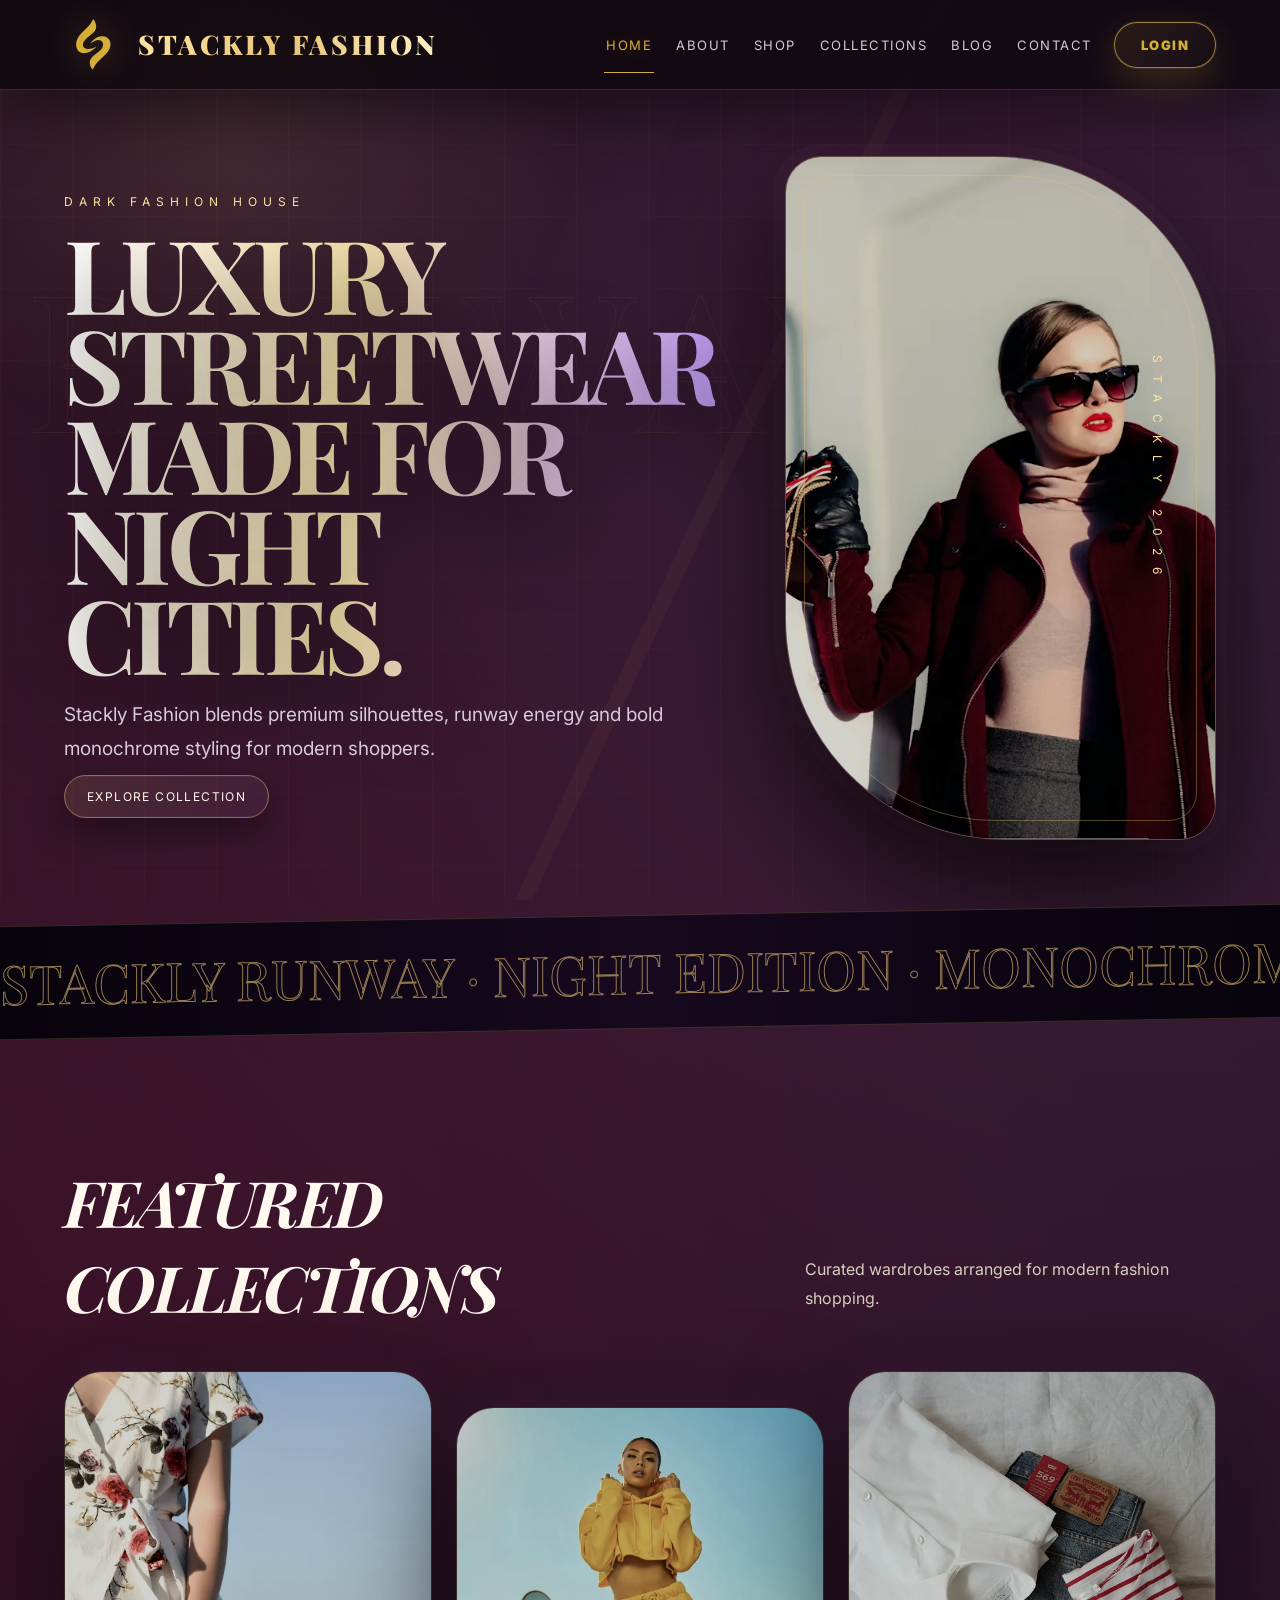
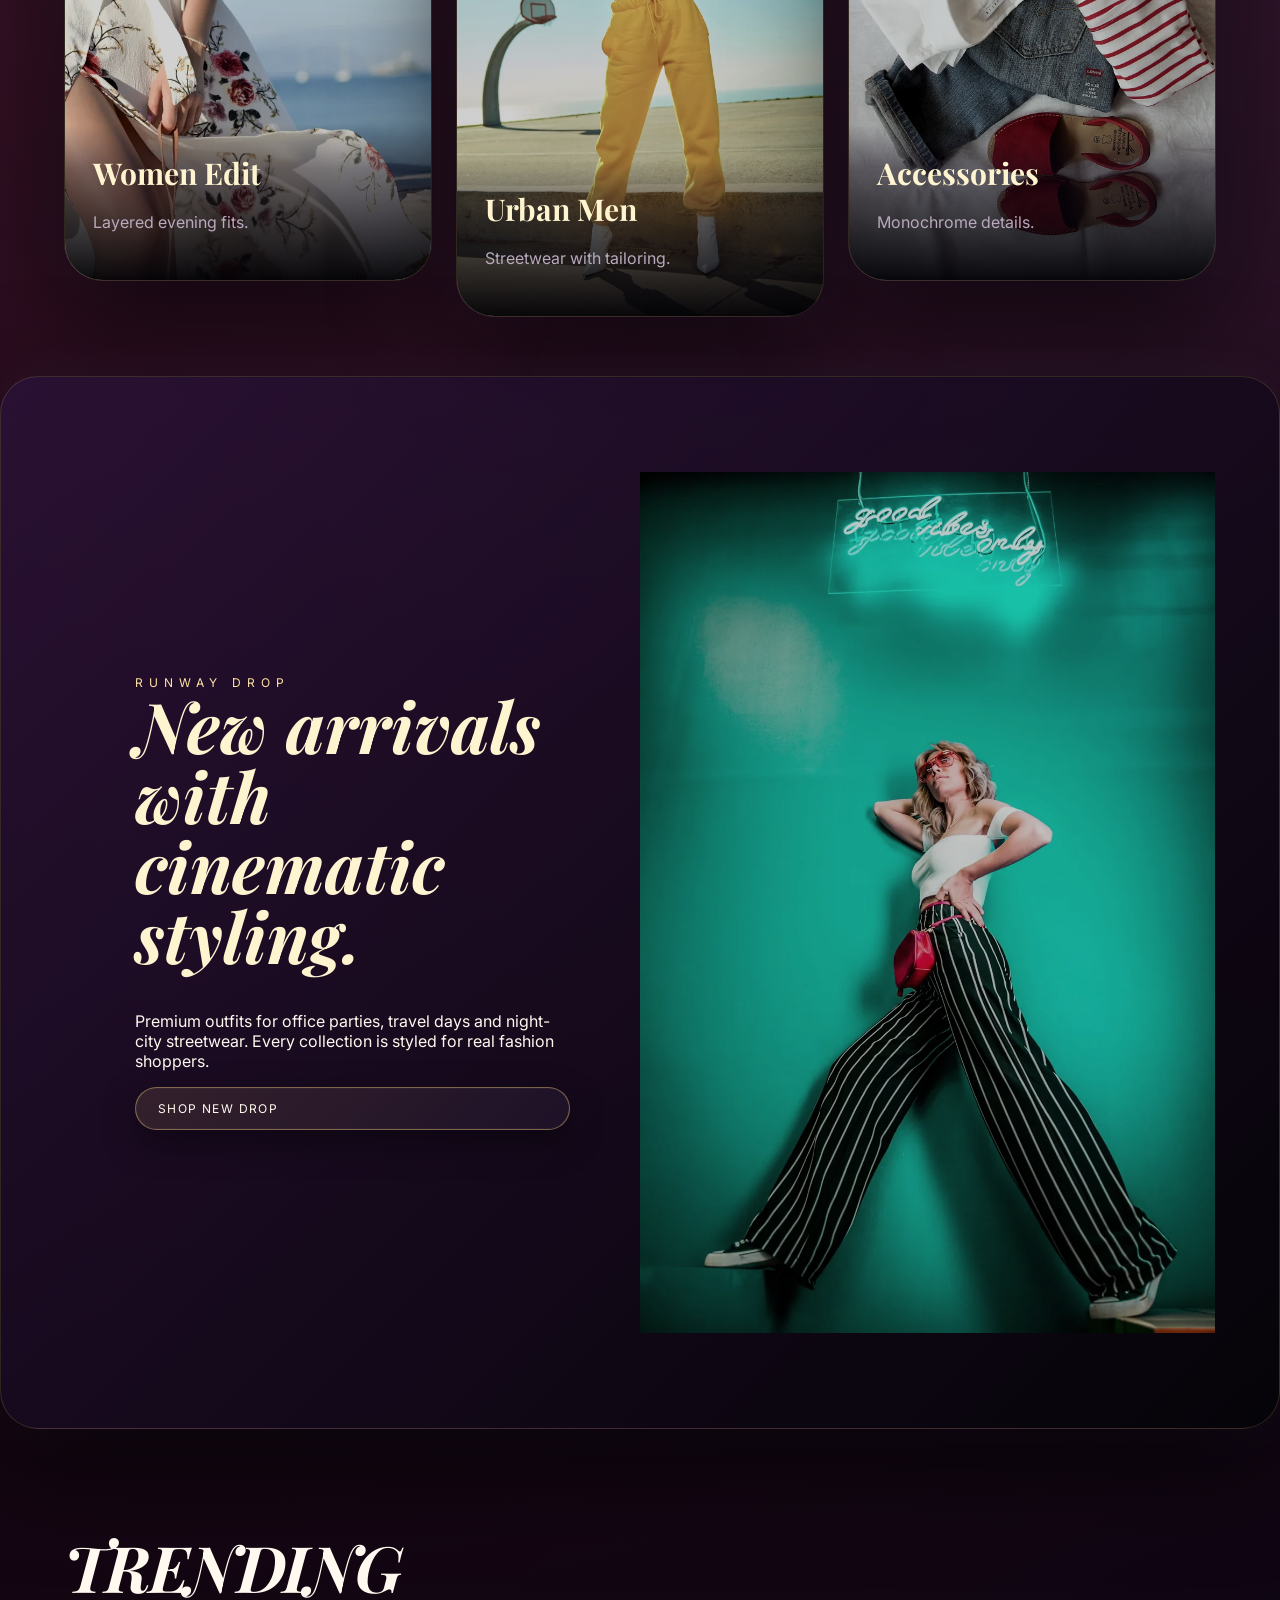
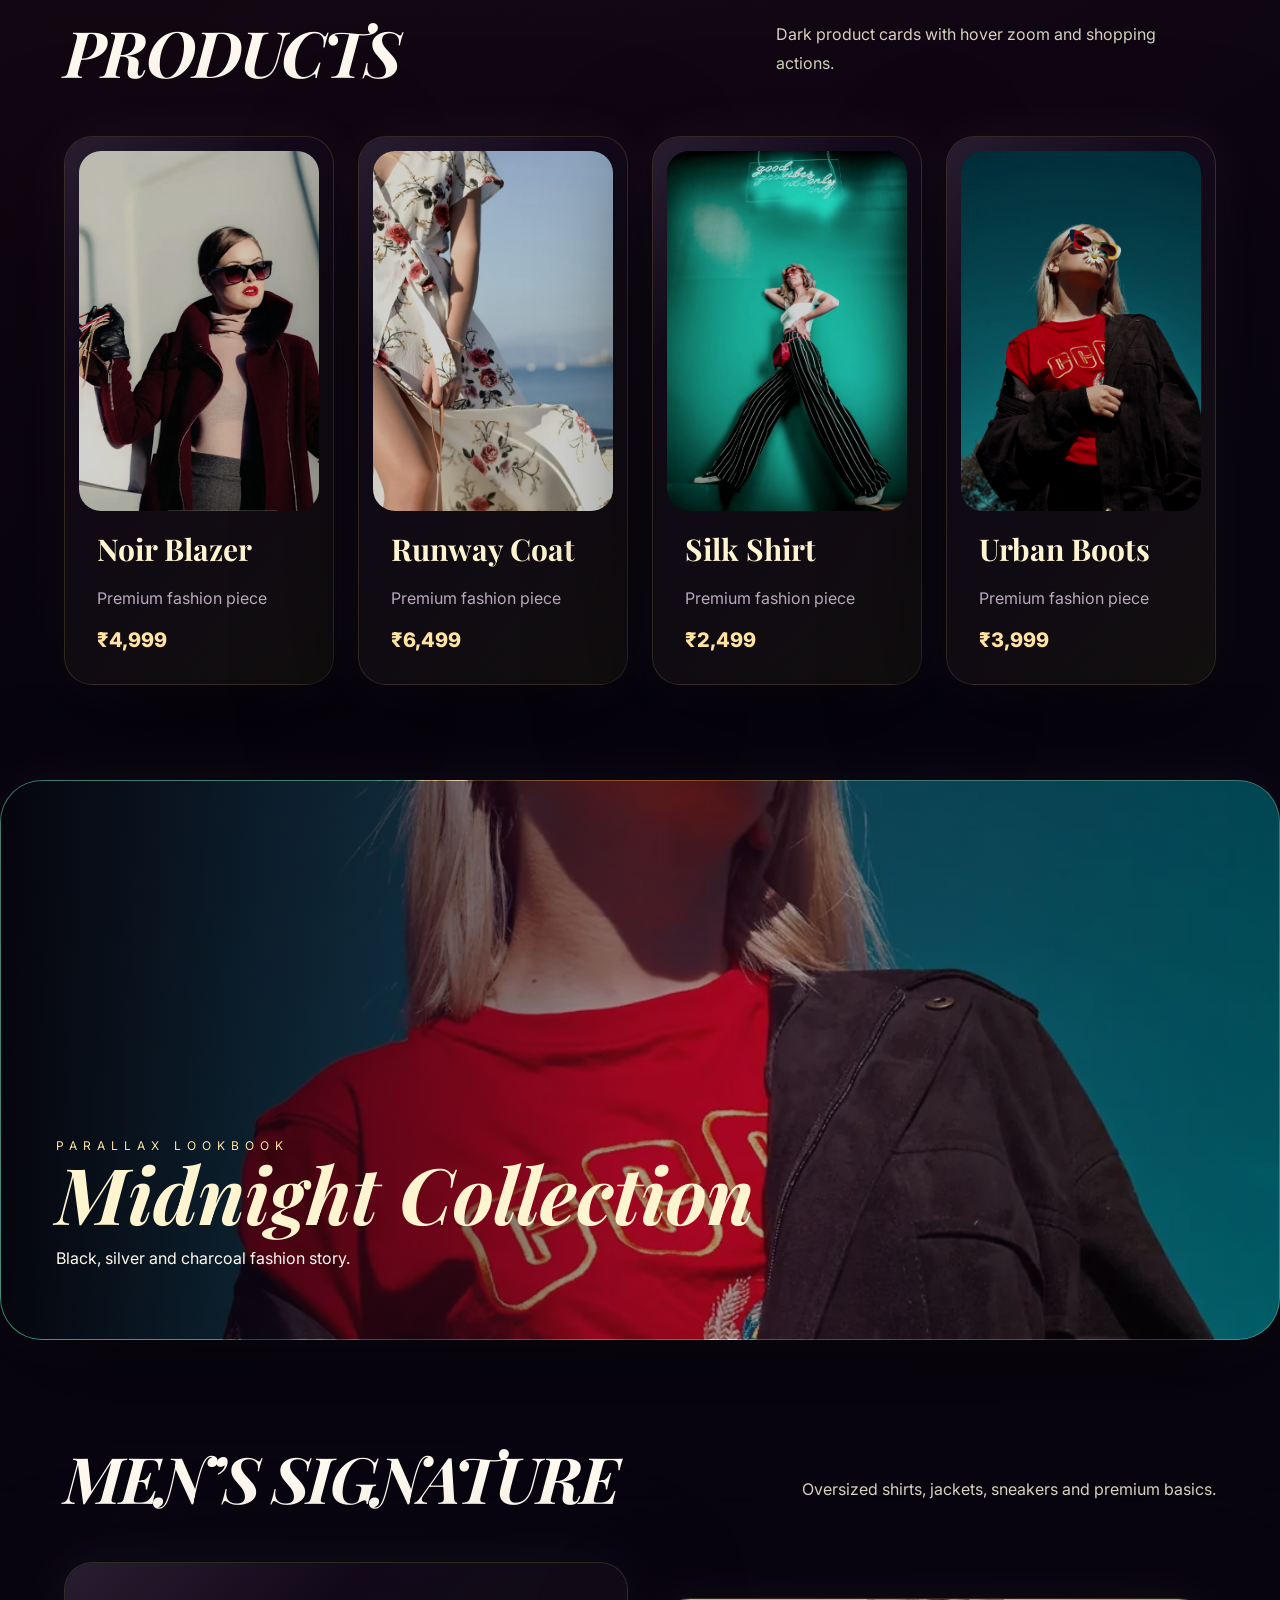
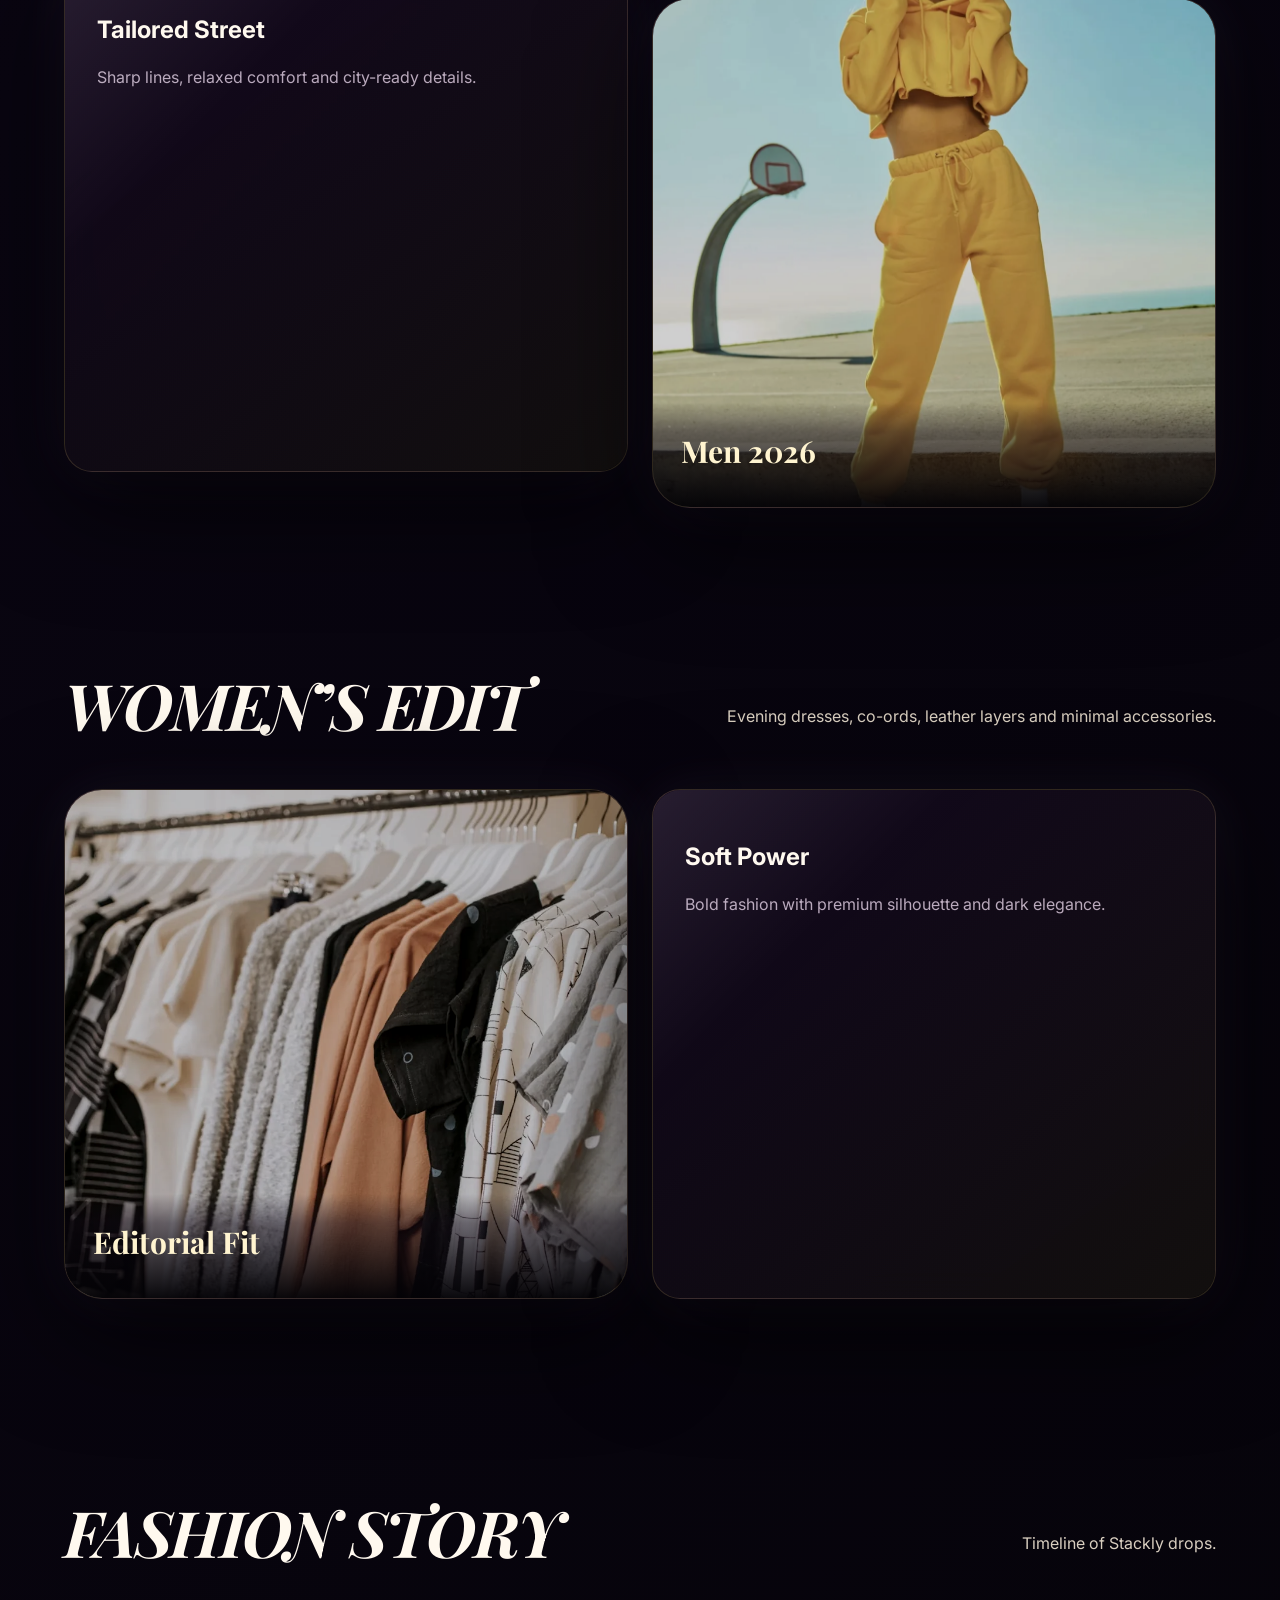
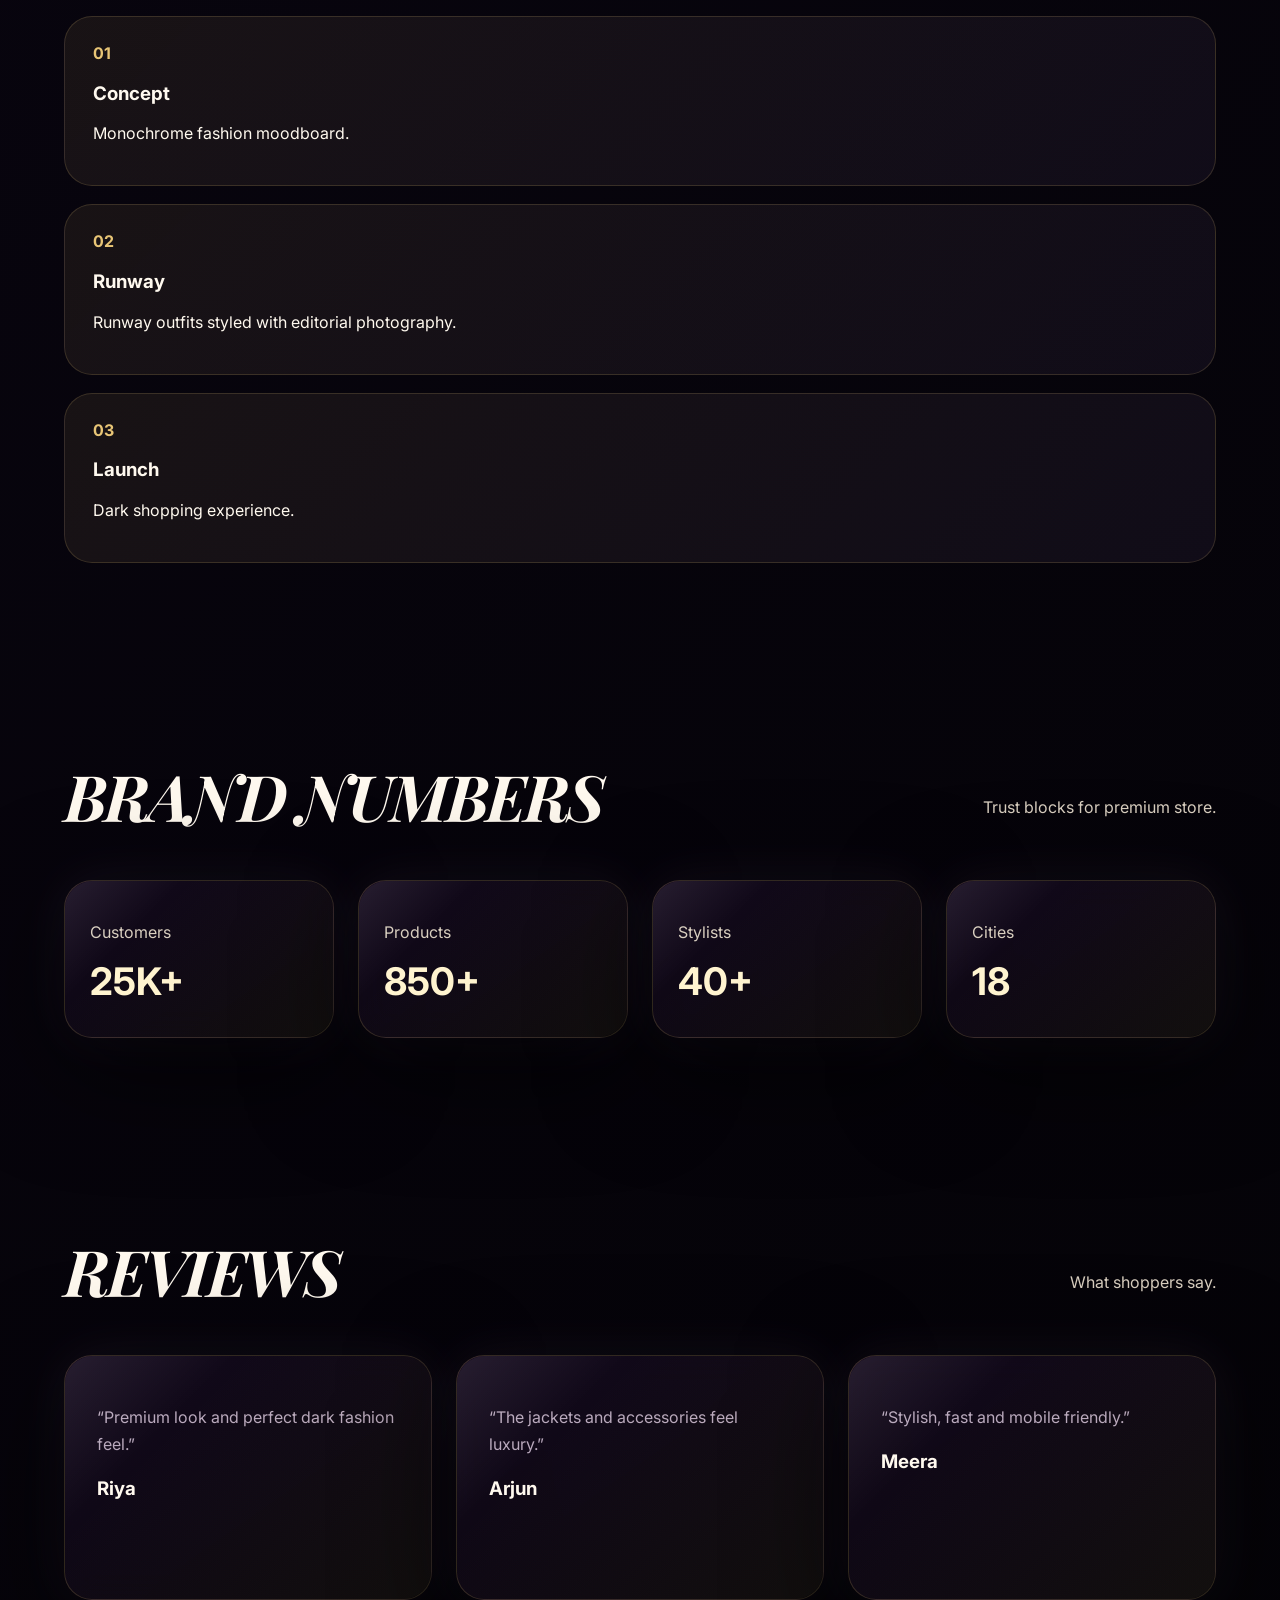
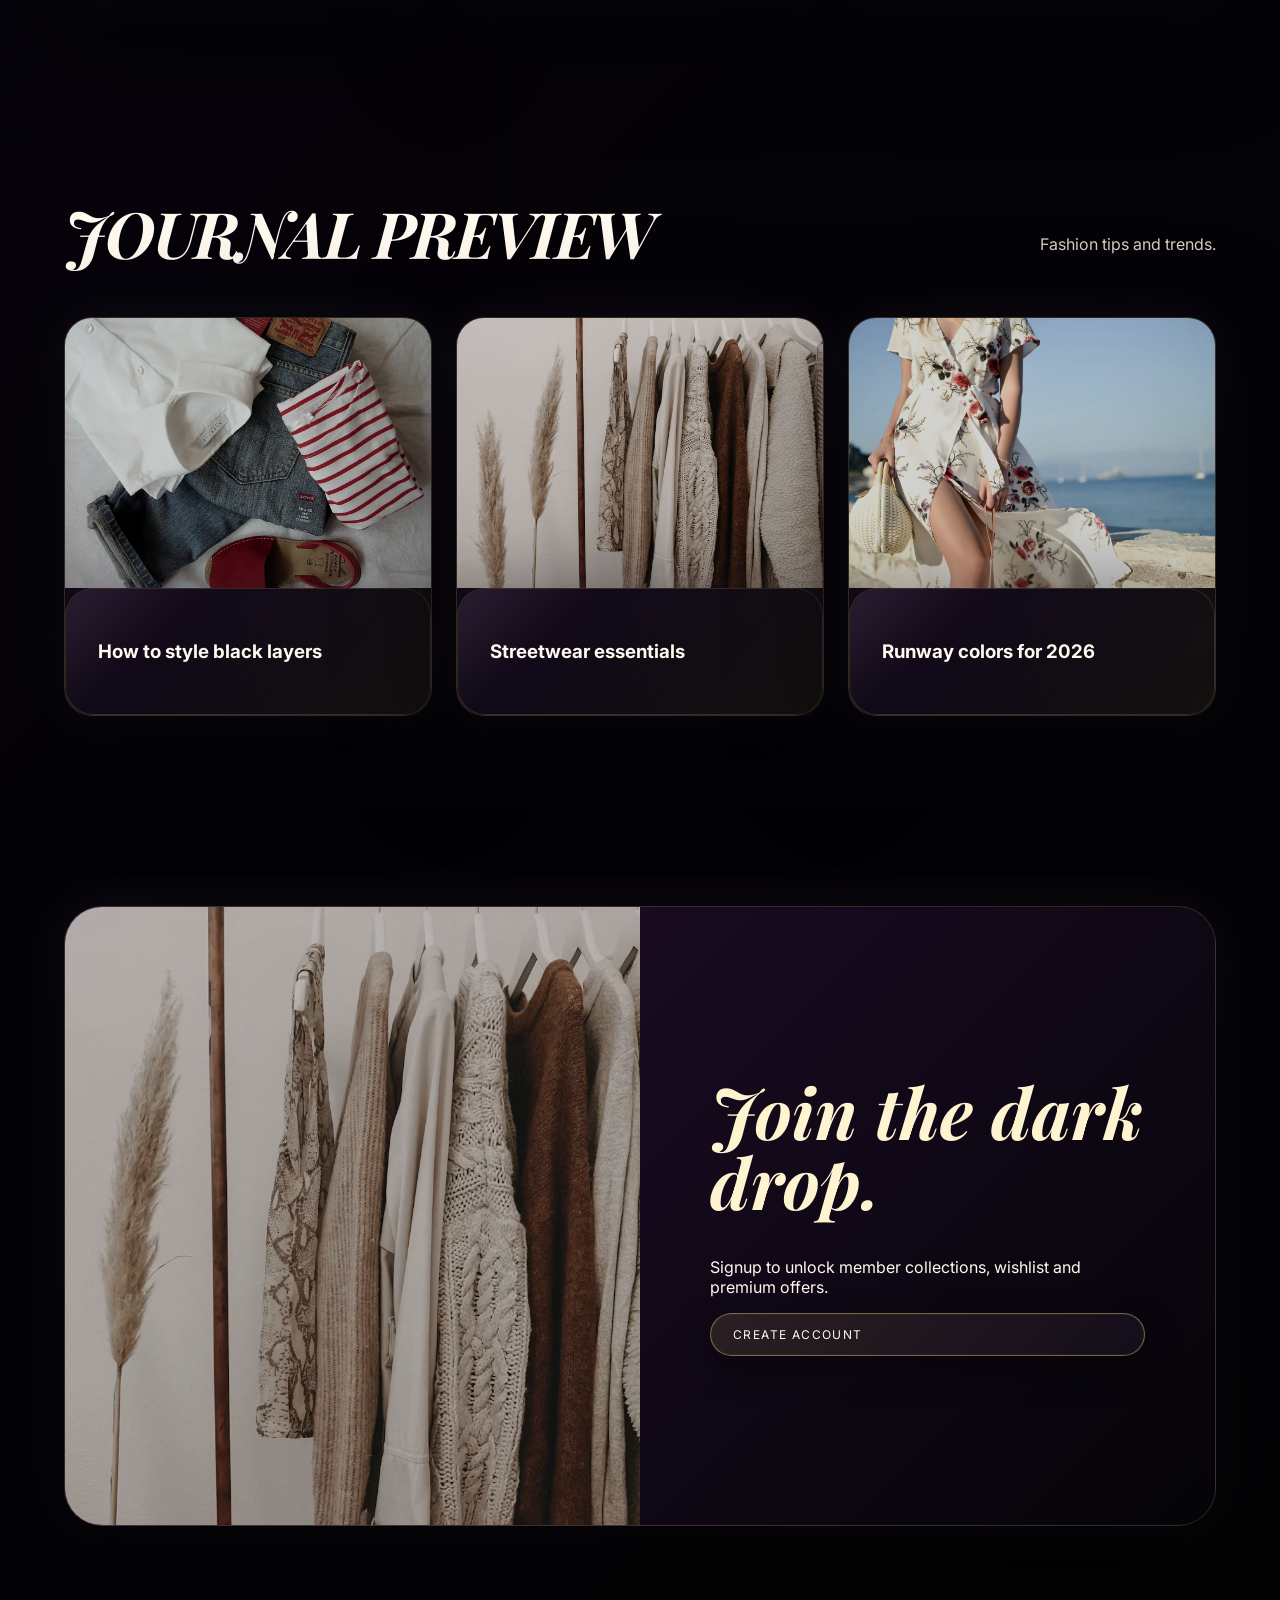
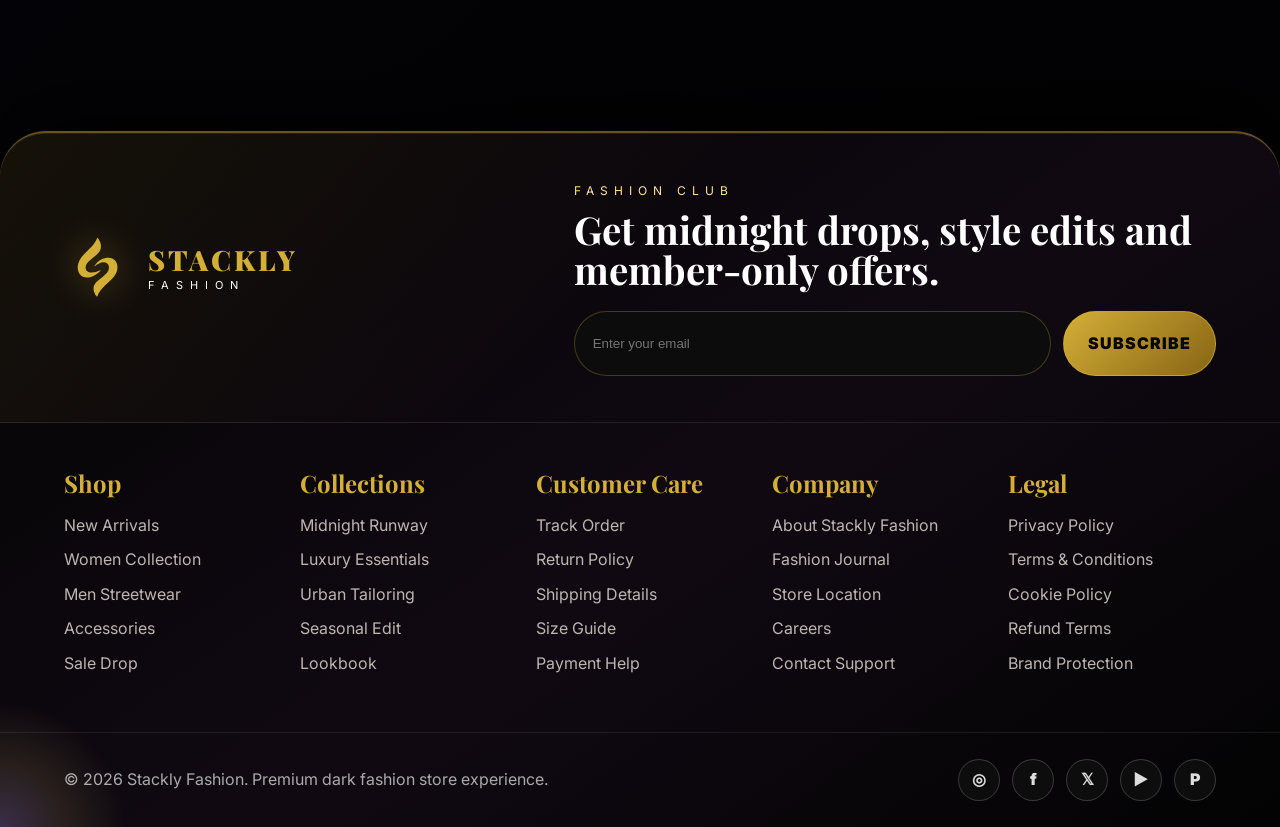
==== index.html @ c0b9db13 "first commit" ====
<!DOCTYPE html><html lang="en"><head><meta charset="UTF-8"><meta name="viewport" content="width=device-width, initial-scale=1.0"><title>Stackly Fashion | Dark Luxury Store</title><link rel="preconnect" href="https://fonts.googleapis.com"><link rel="preconnect" href="https://fonts.gstatic.com" crossorigin><link href="https://fonts.googleapis.com/css2?family=Inter:wght@400;600;800;900&family=Playfair+Display:wght@700;900&display=swap" rel="stylesheet"><link rel="stylesheet" href="css/style.css"></head><body><div class="loader">
  <div class="loader-orbit">
    <span class="orbit-ring ring-one"></span>
    <span class="orbit-ring ring-two"></span>
    <div class="loader-logo-wrap"><img src="assets/stackly-logo.svg" alt="Stackly Fashion Logo"></div>
  </div>
  <div class="loader-brand">
    <span>STACKLY</span>
    <small>FASHION</small>
  </div>
  <div class="loader-line"><span></span></div>
  <p class="loader-copy">Preparing your fashion store</p>
</div><header class="nav"><a class="brand refresh-brand" href="#"><img src="assets/stackly-logo.svg" alt="Stackly Fashion Logo"><span>STACKLY FASHION</span></a><button class="hamb" type="button" aria-label="Open menu">☰</button><nav class="links"><a href="index.html">Home</a><a href="about.html">About</a><a href="shop.html">Shop</a><a href="collections.html">Collections</a><a href="blog.html">Blog</a><a href="contact.html">Contact</a><a class="login-btn" href="login.html">Login</a></nav></header>
<main>
<section class="hero"><div class="reveal"><span class="eyebrow">Dark Fashion House</span><h1>Luxury streetwear made for night cities.</h1><p>Stackly Fashion blends premium silhouettes, runway energy and bold monochrome styling for modern shoppers.</p><a class="btn" href="shop.html">Explore Collection</a></div><div class="hero-img reveal float"><img src="assets/images/fashion-1.webp" alt="Stackly Fashion collection image" loading="lazy"></div></section>
<div class="marquee"><div class="marquee-track"> STACKLY RUNWAY · NIGHT EDITION · MONOCHROME LUXURY · PREMIUM STREETWEAR · STACKLY RUNWAY · NIGHT EDITION · </div></div>
<section class="reveal"><div class="section-title"><h2>Featured Collections</h2><p>Curated wardrobes arranged for modern fashion shopping.</p></div><div class="grid grid-3"><div class="card fashion-card"><img src="assets/images/fashion-2.webp" alt="Stackly Fashion collection image" loading="lazy"><div class="overlay"><h3>Women Edit</h3><p>Layered evening fits.</p></div></div><div class="card fashion-card"><img src="assets/images/fashion-5.webp" alt="Stackly Fashion collection image" loading="lazy"><div class="overlay"><h3>Urban Men</h3><p>Streetwear with tailoring.</p></div></div><div class="card fashion-card"><img src="assets/images/fashion-6.webp" alt="Stackly Fashion collection image" loading="lazy"><div class="overlay"><h3>Accessories</h3><p>Monochrome details.</p></div></div></div></section>
<section class="split reveal"><div class="split-text"><span class="eyebrow">Runway Drop</span><h2>New arrivals with cinematic styling.</h2><p>Premium outfits for office parties, travel days and night-city streetwear. Every collection is styled for real fashion shoppers.</p><a class="btn" href="shop.html">Shop New Drop</a></div><div class="split-img"><img src="assets/images/fashion-3.webp" alt="Stackly Fashion collection image" loading="lazy"></div></section>
<section class="reveal"><div class="section-title"><h2>Trending Products</h2><p>Dark product cards with hover zoom and shopping actions.</p></div><div class="grid grid-4"><div class="product"><div class="pic"><img src="assets/images/fashion-1.webp" alt="Stackly Fashion collection image" loading="lazy"></div><div class="info"><h3>Noir Blazer</h3><p>Premium fashion piece</p><span class="price">₹4,999</span></div></div><div class="product"><div class="pic"><img src="assets/images/fashion-2.webp" alt="Stackly Fashion collection image" loading="lazy"></div><div class="info"><h3>Runway Coat</h3><p>Premium fashion piece</p><span class="price">₹6,499</span></div></div><div class="product"><div class="pic"><img src="assets/images/fashion-3.webp" alt="Stackly Fashion collection image" loading="lazy"></div><div class="info"><h3>Silk Shirt</h3><p>Premium fashion piece</p><span class="price">₹2,499</span></div></div><div class="product"><div class="pic"><img src="assets/images/fashion-7.webp" alt="Stackly Fashion collection image" loading="lazy"></div><div class="info"><h3>Urban Boots</h3><p>Premium fashion piece</p><span class="price">₹3,999</span></div></div></div></section>
<section class="wide-banner reveal" style="background-image:url('assets/images/fashion-7.webp')"><div><span class="eyebrow">Parallax Lookbook</span><h2>Midnight Collection</h2><p>Black, silver and charcoal fashion story.</p></div></section>
<section class="reveal"><div class="section-title"><h2>Men’s Signature</h2><p>Oversized shirts, jackets, sneakers and premium basics.</p></div><div class="grid grid-2"><div class="card pad"><h2>Tailored Street</h2><p>Sharp lines, relaxed comfort and city-ready details.</p></div><div class="card fashion-card"><img src="assets/images/fashion-5.webp" alt="Stackly Fashion collection image" loading="lazy"><div class="overlay"><h3>Men 2026</h3></div></div></div></section>
<section class="reveal"><div class="section-title"><h2>Women’s Edit</h2><p>Evening dresses, co-ords, leather layers and minimal accessories.</p></div><div class="grid grid-2"><div class="card fashion-card"><img src="assets/images/fashion-4.webp" alt="Stackly Fashion collection image" loading="lazy"><div class="overlay"><h3>Editorial Fit</h3></div></div><div class="card pad"><h2>Soft Power</h2><p>Bold fashion with premium silhouette and dark elegance.</p></div></div></section>
<section class="reveal"><div class="section-title"><h2>Fashion Story</h2><p>Timeline of Stackly drops.</p></div><div class="timeline"><div><b>01</b><h3>Concept</h3><p>Monochrome fashion moodboard.</p></div><div><b>02</b><h3>Runway</h3><p>Runway outfits styled with editorial photography.</p></div><div><b>03</b><h3>Launch</h3><p>Dark shopping experience.</p></div></div></section>
<section class="reveal"><div class="section-title"><h2>Brand Numbers</h2><p>Trust blocks for premium store.</p></div><div class="grid grid-4"><div class="stat"><p>Customers</p><h3>25K+</h3></div><div class="stat"><p>Products</p><h3>850+</h3></div><div class="stat"><p>Stylists</p><h3>40+</h3></div><div class="stat"><p>Cities</p><h3>18</h3></div></div></section>
<section class="reviews reveal"><div class="section-title"><h2>Reviews</h2><p>What shoppers say.</p></div><div class="grid grid-3"><div class="card pad"><p>“Premium look and perfect dark fashion feel.”</p><h3>Riya</h3></div><div class="card pad"><p>“The jackets and accessories feel luxury.”</p><h3>Arjun</h3></div><div class="card pad"><p>“Stylish, fast and mobile friendly.”</p><h3>Meera</h3></div></div></section>
<section class="reveal"><div class="section-title"><h2>Journal Preview</h2><p>Fashion tips and trends.</p></div><div class="grid grid-3"><div class="card blog-card"><img src="assets/images/fashion-6.webp" alt="Stackly Fashion collection image" loading="lazy"><div class="card pad"><h3>How to style black layers</h3></div></div><div class="card blog-card"><img src="assets/images/fashion-8.webp" alt="Stackly Fashion collection image" loading="lazy"><div class="card pad"><h3>Streetwear essentials</h3></div></div><div class="card blog-card"><img src="assets/images/fashion-2.webp" alt="Stackly Fashion collection image" loading="lazy"><div class="card pad"><h3>Runway colors for 2026</h3></div></div></div></section>
<section class="reveal"><div class="split"><div class="split-img"><img src="assets/images/fashion-8.webp" alt="Stackly Fashion collection image" loading="lazy"></div><div class="split-text"><h2>Join the dark drop.</h2><p>Signup to unlock member collections, wishlist and premium offers.</p><a class="btn" href="signup.html">Create Account</a></div></div></section>
</main><footer class="footer luxe-footer">
  <div class="footer-top-row">
    <div class="footer-brand refresh-brand" title="Refresh page"><img src="assets/stackly-logo.svg" alt="Stackly Fashion Logo"><div><strong>STACKLY</strong><span>FASHION</span></div></div>
    <div class="footer-newsletter">
      <span class="eyebrow">Fashion Club</span>
      <h3>Get midnight drops, style edits and member-only offers.</h3>
      <div class="footer-input"><input type="email" placeholder="Enter your email"><a href="404.html">Subscribe</a></div>
    </div>
  </div>
  <div class="footer-nav-row">
    <div class="footer-col"><h3>Shop</h3><a href="404.html">New Arrivals</a><a href="404.html">Women Collection</a><a href="404.html">Men Streetwear</a><a href="404.html">Accessories</a><a href="404.html">Sale Drop</a></div>
    <div class="footer-col"><h3>Collections</h3><a href="404.html">Midnight Runway</a><a href="404.html">Luxury Essentials</a><a href="404.html">Urban Tailoring</a><a href="404.html">Seasonal Edit</a><a href="404.html">Lookbook</a></div>
    <div class="footer-col"><h3>Customer Care</h3><a href="404.html">Track Order</a><a href="404.html">Return Policy</a><a href="404.html">Shipping Details</a><a href="404.html">Size Guide</a><a href="404.html">Payment Help</a></div>
    <div class="footer-col"><h3>Company</h3><a href="404.html">About Stackly Fashion</a><a href="404.html">Fashion Journal</a><a href="404.html">Store Location</a><a href="404.html">Careers</a><a href="404.html">Contact Support</a></div>
    <div class="footer-col"><h3>Legal</h3><a href="404.html">Privacy Policy</a><a href="404.html">Terms & Conditions</a><a href="404.html">Cookie Policy</a><a href="404.html">Refund Terms</a><a href="404.html">Brand Protection</a></div>
  </div>
  <div class="footer-bottom-row">
    <p>© <span id="year"></span> Stackly Fashion. Premium dark fashion store experience.</p>
    <div class="footer-social mono-social"><a href="404.html" aria-label="Instagram">◎</a><a href="404.html" aria-label="Facebook">f</a><a href="404.html" aria-label="X">𝕏</a><a href="404.html" aria-label="YouTube">▶</a><a href="404.html" aria-label="Pinterest">P</a></div>
  </div>
</footer><script src="js/main.js"></script></body></html>
---- css/style.css ----
:root{--bg:#050505;--panel:#0d0d0f;--soft:#151517;--line:#28282c;--text:#f4f1ea;--muted:#aaa39a;--silver:#d8d4ca;--gold:#b79b63;--accent:#ffffff;--shadow:0 30px 90px rgba(0,0,0,.55)}*{box-sizing:border-box}html{scroll-behavior:smooth}body{margin:0;background:var(--bg);color:var(--text);font-family:Inter,Arial,sans-serif;overflow-x:hidden}body::before{content:"";position:fixed;inset:0;background:radial-gradient(circle at 20% 10%,rgba(183,155,99,.16),transparent 28%),radial-gradient(circle at 85% 25%,rgba(255,255,255,.07),transparent 22%);pointer-events:none;z-index:-1}
.loader{position:fixed;inset:0;background:radial-gradient(circle at 50% 45%,rgba(212,175,55,.16),transparent 30%),#050505;display:flex;flex-direction:column;align-items:center;justify-content:center;gap:20px;z-index:9999;transition:opacity .9s ease,visibility .9s ease;overflow:hidden}.loader::before{content:"";position:absolute;width:520px;height:520px;border-radius:50%;background:conic-gradient(from 0deg,transparent,#d4af37,transparent,#8f6f24,transparent);filter:blur(32px);opacity:.22;animation:loaderGlowSpin 3s linear infinite}.loader::after{content:"";position:absolute;inset:0;background:linear-gradient(120deg,transparent 0%,rgba(255,255,255,.04) 45%,transparent 65%);transform:translateX(-100%);animation:loaderShine 3s ease-in-out infinite}.loader.hide{opacity:0;visibility:hidden}.loader-orbit{position:relative;width:178px;height:178px;display:grid;place-items:center;z-index:2}.orbit-ring{position:absolute;border-radius:50%;inset:0;border:1px solid rgba(212,175,55,.3)}.ring-one{border-top-color:#d4af37;border-right-color:#f7df91;animation:loaderSpin 1.4s linear infinite}.ring-two{inset:18px;border-bottom-color:#d4af37;border-left-color:#f7df91;animation:loaderSpinReverse 2s linear infinite}.loader-logo-wrap{width:104px;height:104px;border-radius:50%;display:grid;place-items:center;background:radial-gradient(circle,rgba(212,175,55,.18),rgba(255,255,255,.04));border:1px solid rgba(212,175,55,.45);box-shadow:0 0 45px rgba(212,175,55,.32);animation:logoPulse 1.5s ease-in-out infinite}.loader-logo-wrap img{width:74px;height:74px;object-fit:contain;filter:sepia(1) saturate(3.5) hue-rotate(358deg) brightness(1.15)}.loader-brand{position:relative;z-index:2;text-align:center;line-height:.9}.loader-brand span{display:block;font-family:"Playfair Display",serif;font-size:34px;font-weight:900;letter-spacing:8px;color:#d4af37;text-shadow:0 0 24px rgba(212,175,55,.4);animation:brandReveal 1.2s ease both}.loader-brand small{display:block;margin-top:10px;color:#fff;font-size:12px;letter-spacing:12px;animation:brandReveal 1.2s ease .25s both}.loader-line{position:relative;z-index:2;width:220px;height:3px;background:rgba(255,255,255,.12);overflow:hidden;border-radius:20px}.loader-line span{display:block;height:100%;width:0;background:linear-gradient(90deg,#8f6f24,#d4af37,#fff1a8);border-radius:20px;animation:loaderProgress 3s ease forwards}.loader-copy{position:relative;z-index:2;margin:0;color:var(--muted);font-size:13px;letter-spacing:3px;text-transform:uppercase;animation:loaderText 1.2s ease-in-out infinite alternate}@keyframes loaderSpin{to{transform:rotate(360deg)}}@keyframes loaderSpinReverse{to{transform:rotate(-360deg)}}@keyframes loaderGlowSpin{to{transform:rotate(360deg)}}@keyframes loaderShine{50%,100%{transform:translateX(100%)}}@keyframes logoPulse{50%{transform:scale(1.06);box-shadow:0 0 70px rgba(212,175,55,.48)}}@keyframes brandReveal{from{opacity:0;transform:translateY(16px);filter:blur(6px)}to{opacity:1;transform:translateY(0);filter:blur(0)}}@keyframes loaderProgress{to{width:100%}}@keyframes loaderText{from{opacity:.45}to{opacity:1}}
.cursor-glow{position:fixed;width:260px;height:260px;border-radius:50%;background:radial-gradient(circle,rgba(183,155,99,.18),transparent 65%);pointer-events:none;z-index:0;transform:translate(-50%,-50%)}a{color:inherit;text-decoration:none}img{max-width:100%;display:block}.nav{position:fixed;top:0;left:0;width:100%;height:82px;padding:0 5vw;display:flex;align-items:center;justify-content:space-between;z-index:1000;background:rgba(5,5,5,.72);backdrop-filter:blur(22px);border-bottom:1px solid rgba(255,255,255,.08)}.brand{display:flex;align-items:center;gap:13px;font-weight:900;letter-spacing:2px}.brand img{width:48px;height:48px;object-fit:contain;border-radius:50%;filter:grayscale(1) contrast(1.2)}.links{display:flex;align-items:center;gap:27px}.links a{font-size:13px;text-transform:uppercase;color:var(--muted);letter-spacing:1.5px;position:relative}.links a:hover,.links a.active{color:var(--text)}.links a::after{content:"";position:absolute;left:0;bottom:-9px;width:0;height:1px;background:var(--gold);transition:.35s}.links a:hover::after,.links a.active::after{width:100%}.login-btn,.btn{border:1px solid rgba(255,255,255,.25);background:transparent;color:var(--text);padding:13px 22px;text-transform:uppercase;letter-spacing:1.4px;font-size:12px;cursor:pointer;transition:.35s}.login-btn:hover,.btn:hover{background:var(--text);color:#050505}.hamb{display:none;font-size:28px;background:none;color:white;border:0}.hero{min-height:100vh;padding:120px 5vw 50px;display:grid;grid-template-columns:1.05fr .95fr;gap:45px;align-items:center;position:relative}.eyebrow{color:var(--gold);text-transform:uppercase;letter-spacing:4px;font-size:12px}.hero h1,.page-hero h1{font-family:Playfair Display,serif;font-size:clamp(52px,8vw,128px);line-height:.88;margin:18px 0}.hero p,.page-hero p{color:var(--muted);font-size:18px;line-height:1.8;max-width:650px}.hero-img{height:76vh;border-radius:280px 280px 20px 20px;overflow:hidden;box-shadow:var(--shadow);position:relative}.hero-img img{width:100%;height:100%;object-fit:cover;filter:grayscale(.25) contrast(1.1)}.hero-img::after{content:"STACKLY 2026";position:absolute;right:-46px;top:45%;transform:rotate(90deg);letter-spacing:9px;color:#fff;font-size:12px}.marquee{overflow:hidden;border-block:1px solid var(--line);padding:20px 0;background:#080808}.marquee-track{white-space:nowrap;animation:mar 22s linear infinite;font-family:Playfair Display,serif;font-size:44px;color:transparent;-webkit-text-stroke:1px rgba(255,255,255,.45)}@keyframes mar{to{transform:translateX(-50%)}}section{padding:95px 5vw}.section-title{display:flex;justify-content:space-between;align-items:end;gap:30px;margin-bottom:42px}.section-title h2{font-family:Playfair Display,serif;font-size:clamp(36px,5vw,72px);margin:0}.section-title p{color:var(--muted);max-width:520px;line-height:1.8}.grid{display:grid;gap:24px}.grid-2{grid-template-columns:repeat(2,1fr)}.grid-3{grid-template-columns:repeat(3,1fr)}.grid-4{grid-template-columns:repeat(4,1fr)}.card{background:linear-gradient(145deg,#101012,#080809);border:1px solid rgba(255,255,255,.08);box-shadow:var(--shadow);overflow:hidden;position:relative}.card.pad{padding:32px}.fashion-card{height:470px}.fashion-card img,.product img,.story-img img{width:100%;height:100%;object-fit:cover;filter:grayscale(.15);transition:.7s}.fashion-card:hover img,.product:hover img{transform:scale(1.08)}.overlay{position:absolute;inset:auto 0 0;padding:28px;background:linear-gradient(transparent,rgba(0,0,0,.9))}.overlay h3,.product h3{font-family:Playfair Display,serif;font-size:30px;margin:0 0 8px}.overlay p,.card p,.product p{color:var(--muted);line-height:1.7}.split{display:grid;grid-template-columns:1fr 1fr;min-height:620px;background:#0a0a0b;border:1px solid var(--line)}.split-text{padding:70px;display:flex;flex-direction:column;justify-content:center}.split-text h2{font-family:Playfair Display,serif;font-size:70px;line-height:1;margin:0 0 25px}.split-img{overflow:hidden}.split-img img{width:100%;height:100%;object-fit:cover}.product{padding:12px;border:1px solid var(--line);background:#0b0b0c}.product .pic{height:360px;overflow:hidden;background:#111}.product .info{padding:18px}.price{color:var(--gold);font-weight:800}.wide-banner{min-height:560px;display:flex;align-items:end;padding:55px;background-attachment:fixed;background-size:cover;background-position:center;border:1px solid var(--line);position:relative;overflow:hidden}.wide-banner::before{content:"";position:absolute;inset:0;background:linear-gradient(90deg,rgba(0,0,0,.92),rgba(0,0,0,.2))}.wide-banner>*{position:relative}.wide-banner h2{font-family:Playfair Display,serif;font-size:78px;line-height:1;margin:0}.timeline{border-left:1px solid var(--gold);padding-left:35px}.timeline div{margin:0 0 30px}.timeline b{color:var(--gold)}.reviews .card{min-height:245px}.blog-card img{height:270px;width:100%;object-fit:cover}.footer{padding:60px 5vw;background:#020202;border-top:1px solid var(--line);display:grid;grid-template-columns:1.3fr repeat(3,1fr);gap:30px}.footer img{width:70px;filter:grayscale(1) brightness(2)}.footer p,.footer a{color:var(--muted);line-height:1.9}.page-hero{min-height:66vh;padding:145px 5vw 70px;display:flex;align-items:end;background:linear-gradient(rgba(0,0,0,.55),rgba(0,0,0,.85)),var(--hero);background-size:cover;background-position:center}.auth-wrap{min-height:100vh;display:grid;grid-template-columns:1fr 1fr}.auth-art{background:linear-gradient(rgba(0,0,0,.25),rgba(0,0,0,.8)),url('../assets/images/fashion-2.webp');background-size:cover;background-position:center;padding:70px;display:flex;flex-direction:column;justify-content:end}.auth-art h1{font-family:Playfair Display,serif;font-size:74px;line-height:.95}.auth-form{padding:120px 8vw;display:flex;flex-direction:column;justify-content:center;background:#070707}.auth-form img{width:82px;filter:grayscale(1) brightness(2);margin-bottom:25px}.form-box{display:grid;gap:16px}.form-box input,.form-box select,.form-box textarea{width:100%;background:#111;border:1px solid #333;color:white;padding:16px;outline:none}.social{display:flex;gap:12px;margin:18px 0}.social span{width:42px;height:42px;border:1px solid #333;display:grid;place-items:center;border-radius:50%;font-weight:800;color:#ddd}.dash{display:grid;grid-template-columns:260px 1fr;min-height:100vh}.side{background:#050505;border-right:1px solid var(--line);padding:35px;position:sticky;top:0;height:100vh}.side img{width:70px;filter:grayscale(1) brightness(2);margin-bottom:35px}.side a{display:block;color:var(--muted);padding:14px 0;border-bottom:1px solid #151515}.dash-main{padding:45px}.stat{padding:25px;border:1px solid var(--line);background:#0d0d0e}.stat h3{font-size:38px;margin:8px 0}.reveal{opacity:0;transform:translateY(55px);transition:1s}.reveal.show{opacity:1;transform:none}.float{animation:float 5s ease-in-out infinite}@keyframes float{50%{transform:translateY(-22px)}}@media(max-width:980px){.hamb{display:block}.links{position:fixed;top:82px;right:-100%;width:78%;height:calc(100vh - 82px);background:#080808;flex-direction:column;align-items:flex-start;padding:35px;transition:.4s}.links.open{right:0}.hero,.split,.auth-wrap,.dash{grid-template-columns:1fr}.hero-img{height:58vh}.grid-3,.grid-4,.grid-2,.footer{grid-template-columns:1fr}.split-text{padding:40px}.split-text h2,.wide-banner h2{font-size:48px}.dash{display:block}.side{height:auto;position:relative}.auth-art{min-height:55vh}.auth-form{padding:55px 6vw}.fashion-card{height:390px}.product .pic{height:300px}}@media(max-width:560px){section{padding:70px 22px}.nav{padding:0 20px}.brand span{font-size:14px}.hero{padding:110px 22px 40px}.hero h1,.page-hero h1{font-size:48px}.section-title{display:block}.marquee-track{font-size:32px}.wide-banner{padding:25px;min-height:430px}.footer{padding:45px 22px}.auth-art h1{font-size:48px}}
/* ===== Stackly Fashion premium theme update ===== */
.unique-hero,.about-hero,.shop-hero,.collection-hero,.journal-hero,.contact-hero{min-height:82vh;padding:145px 5vw 80px;display:grid;grid-template-columns:1fr .8fr;gap:55px;align-items:end;background:radial-gradient(circle at 25% 20%,rgba(183,155,99,.18),transparent 32%),#050505;overflow:hidden}.unique-hero h1,.shop-hero h1,.collection-hero h1,.journal-hero h1,.contact-hero h1{font-family:Playfair Display,serif;font-size:clamp(48px,7vw,112px);line-height:.9}.tilt-img{height:620px;width:100%;object-fit:cover;border-radius:50% 50% 8px 8px;transform:rotate(3deg);box-shadow:var(--shadow);animation:float 6s ease-in-out infinite}.founder-grid{display:grid;grid-template-columns:1.2fr .6fr 1fr;gap:30px;align-items:center}.founder-grid h2,.featured-article h2,.editor-pick h2,.newsletter h2{font-family:Playfair Display,serif;font-size:58px}.big-number{font-family:Playfair Display,serif;font-size:100px;color:transparent;-webkit-text-stroke:1px var(--gold)}.values{display:grid;grid-template-columns:repeat(3,1fr);gap:22px}.value-card,.contact-card{padding:35px;background:linear-gradient(145deg,#111,#070707);border:1px solid var(--line);transition:.4s}.value-card:hover,.contact-card:hover,.dash-card:hover{transform:translateY(-10px);border-color:var(--gold)}.studio-strip{border-block:1px solid var(--line);display:flex;justify-content:space-between;gap:30px;align-items:center}.studio-strip h2{font-family:Playfair Display,serif;font-size:62px}.studio-strip div{display:flex;gap:22px;flex-wrap:wrap;color:var(--gold);text-transform:uppercase;letter-spacing:2px}.shop-hero{background:linear-gradient(rgba(0,0,0,.35),rgba(0,0,0,.88)),url('../assets/images/fashion-1.webp');background-size:cover;background-position:center;display:flex}.shop-filter{display:flex;gap:15px;flex-wrap:wrap}.shop-filter button,.category-lanes div{background:#0d0d0f;border:1px solid var(--line);color:white;padding:14px 24px;text-transform:uppercase;letter-spacing:1px}.shop-filter .active{background:white;color:black}.category-lanes{display:grid;grid-template-columns:repeat(5,1fr);gap:15px;padding-top:0}.category-lanes div{text-align:center;min-height:110px;display:grid;place-items:center}.deal-tunnel,.editor-pick,.newsletter,.support-strip{margin:80px 5vw;padding:60px;background:linear-gradient(120deg,#151515,#050505);border:1px solid var(--line);text-align:center}.deal-tunnel h2{font-family:Playfair Display,serif;font-size:72px}.look-row,.featured-article,.contact-form-section{display:grid;grid-template-columns:1fr 1fr;gap:45px;align-items:center}.look-row img,.featured-article img{height:520px;width:100%;object-fit:cover}.collection-hero{background:linear-gradient(rgba(0,0,0,.15),rgba(0,0,0,.9)),url('../assets/images/fashion-7.webp');background-size:cover;background-position:center;display:flex}.collection-wall{display:grid;grid-template-columns:1fr 1.2fr 1fr;gap:24px}.collection-wall article{height:560px;position:relative;overflow:hidden;border:1px solid var(--line)}.collection-wall img{width:100%;height:100%;object-fit:cover;transition:.8s}.collection-wall article:hover img{transform:scale(1.1)}.collection-wall h2{position:absolute;bottom:25px;left:25px;font-family:Playfair Display,serif;font-size:40px}.mosaic{display:grid;grid-template-columns:repeat(4,1fr);gap:18px}.mosaic div{min-height:190px;background:#101010;border:1px solid var(--line);display:grid;place-items:center;font-family:Playfair Display,serif;font-size:30px}.horizontal-gallery{display:flex;gap:25px;overflow-x:auto}.horizontal-gallery img{min-width:360px;height:500px;object-fit:cover}.journal-hero{display:flex;background:radial-gradient(circle at 70% 20%,rgba(183,155,99,.2),transparent 26%),#050505}.blog-ticker{display:flex;gap:30px;overflow:hidden;border-block:1px solid var(--line);font-size:42px;font-family:Playfair Display,serif;color:transparent;-webkit-text-stroke:1px #aaa}.newsletter input{background:#111;border:1px solid #333;color:white;padding:16px;min-width:280px}.contact-hero{display:flex;background:linear-gradient(rgba(0,0,0,.55),rgba(0,0,0,.9)),url('../assets/images/fashion-8.webp');background-size:cover;background-position:center}.contact-grid{display:grid;grid-template-columns:1fr 1fr;gap:24px}.map-section iframe{width:100%;height:450px;border:0;filter:grayscale(1) invert(.9);border-radius:20px}.faq details{border:1px solid var(--line);padding:22px;margin-bottom:15px;background:#0c0c0d}.support-strip{display:flex;justify-content:space-between;align-items:center;text-align:left}.new-auth{min-height:100vh;display:grid;grid-template-columns:1fr 1fr;background:#030303}.auth-visual{padding:120px 6vw 70px;background:linear-gradient(rgba(0,0,0,.25),rgba(0,0,0,.85)),url('../assets/images/fashion-5.webp');background-size:cover;background-position:center;display:flex;flex-direction:column;justify-content:end}.signup-art{background-image:linear-gradient(rgba(0,0,0,.25),rgba(0,0,0,.85)),url('../assets/images/fashion-3.webp')}.auth-visual h1{font-family:Playfair Display,serif;font-size:74px;line-height:.95}.auth-badge{border:1px solid #fff;padding:12px 18px;width:max-content;letter-spacing:3px}.auth-panel{padding:125px 8vw 70px;display:flex;flex-direction:column;justify-content:center;background:radial-gradient(circle at 10% 20%,rgba(183,155,99,.12),transparent 30%),#070707}.auth-logo{width:80px;filter:grayscale(1) brightness(2);margin-bottom:25px}.auth-panel h2{font-family:Playfair Display,serif;font-size:54px;margin:0 0 22px}.form-box label{font-size:12px;color:var(--gold);text-transform:uppercase;letter-spacing:1px}.auth-links{display:flex;justify-content:space-between;margin:18px 0;color:var(--muted)}.mono span{filter:grayscale(1);transition:.3s}.mono span:hover{background:white;color:black;transform:translateY(-5px)}.dash-link.active{color:white;border-color:var(--gold)}.dash-panels{display:grid;grid-template-columns:repeat(2,1fr);gap:22px}.dash-card{display:none;padding:30px;background:#0d0d0f;border:1px solid var(--line);transition:.4s}.dash-card.active{display:block;animation:panelIn .45s ease}.dash-card h3{font-family:Playfair Display,serif;font-size:38px;margin:0 0 10px}@keyframes panelIn{from{opacity:0;transform:translateY(20px)}to{opacity:1;transform:none}}.add-cart{margin-top:14px;width:100%}
@media(max-width:980px){.unique-hero,.about-hero,.shop-hero,.collection-hero,.journal-hero,.contact-hero,.founder-grid,.values,.look-row,.featured-article,.contact-form-section,.new-auth,.contact-grid{grid-template-columns:1fr}.category-lanes,.mosaic{grid-template-columns:1fr 1fr}.collection-wall{grid-template-columns:1fr}.dash-panels{grid-template-columns:1fr}.support-strip{display:block}.auth-visual h1{font-size:48px}}
@media(max-width:560px){.category-lanes,.mosaic{grid-template-columns:1fr}.tilt-img{height:430px}.studio-strip{display:block}.collection-wall article{height:420px}.auth-panel,.auth-visual{padding:110px 24px 50px}.newsletter input{min-width:100%;margin-bottom:12px}}


/* ===== Gold SVG Logo Size Fix - Applied Globally ===== */
:root{
  --gold:#D4AF37;
  --gold-light:#F5D67A;
  --gold-dark:#B8860B;
}
.brand{
  display:flex !important;
  align-items:center !important;
  gap:14px !important;
  text-decoration:none !important;
  min-width:max-content;
}
.brand img{
  width:56px !important;
  height:56px !important;
  object-fit:contain !important;
  border-radius:0 !important;
  filter:none !important;
  flex:0 0 auto;
  transition:transform .4s ease, filter .4s ease;
}
.brand span{
  font-size:25px !important;
  line-height:1 !important;
  font-weight:900 !important;
  letter-spacing:2px !important;
  color:var(--gold) !important;
  text-transform:uppercase !important;
  white-space:nowrap !important;
  text-shadow:0 0 18px rgba(212,175,55,.22);
}
.brand:hover img{transform:rotate(8deg) scale(1.08)}
.loader img{
  width:170px !important;
  height:auto !important;
  object-fit:contain !important;
  filter:none !important;
}
.footer img{
  width:78px !important;
  height:78px !important;
  object-fit:contain !important;
  filter:none !important;
  margin-bottom:14px;
}
.footer h2{
  color:var(--gold) !important;
  font-size:30px !important;
  letter-spacing:1px;
}
.auth-logo,
.auth-form img{
  width:76px !important;
  height:76px !important;
  object-fit:contain !important;
  filter:none !important;
  margin-bottom:24px !important;
}
.side img{
  width:68px !important;
  height:68px !important;
  object-fit:contain !important;
  filter:none !important;
  margin-bottom:16px !important;
}
.side h2{
  color:var(--gold) !important;
  font-size:22px !important;
  line-height:1.2;
  margin:0 0 28px !important;
}
@media(max-width:980px){
  .brand img{width:48px !important;height:48px !important;}
  .brand span{font-size:20px !important;letter-spacing:1.4px !important;}
}
@media(max-width:560px){
  .brand{gap:9px !important;}
  .brand img{width:42px !important;height:42px !important;}
  .brand span{font-size:15px !important;letter-spacing:.8px !important;}
  .loader img{width:135px !important;}
  .footer img{width:64px !important;height:64px !important;}
  .auth-logo,.auth-form img{width:62px !important;height:62px !important;}
  .side img{width:58px !important;height:58px !important;}
}

/* =========================================================
   NEW THEME: STACKLY FASHION — OBSIDIAN RUNWAY
   Fashion theme refresh. Functionality/classes preserved.
   ========================================================= */
:root{
  --bg:#030206;
  --panel:#0b0711;
  --soft:#130c1d;
  --line:rgba(232,197,118,.18);
  --text:#fff9ef;
  --muted:#b9a9bd;
  --silver:#f2dfb1;
  --gold:#E8C576;
  --gold-light:#FFE3A3;
  --gold-dark:#B9862F;
  --accent:#C7A0FF;
  --wine:#6f1637;
  --plum:#2a1238;
  --shadow:0 30px 110px rgba(0,0,0,.74),0 0 55px rgba(199,160,255,.08);
}
body{
  background:
    radial-gradient(circle at 8% 12%,rgba(111,22,55,.42),transparent 29%),
    radial-gradient(circle at 88% 4%,rgba(199,160,255,.20),transparent 24%),
    linear-gradient(135deg,#030206 0%,#090511 42%,#020202 100%);
}
body::before{
  background:
    linear-gradient(90deg,rgba(232,197,118,.035) 1px,transparent 1px),
    linear-gradient(rgba(232,197,118,.025) 1px,transparent 1px),
    radial-gradient(circle at 18% 14%,rgba(232,197,118,.13),transparent 28%),
    radial-gradient(circle at 78% 28%,rgba(111,22,55,.20),transparent 30%);
  background-size:72px 72px,72px 72px,auto,auto;
  opacity:.88;
}
body::after{content:"";position:fixed;inset:0;pointer-events:none;z-index:-1;background:linear-gradient(115deg,transparent 0 55%,rgba(232,197,118,.045) 55% 56%,transparent 56% 100%)}
.loader{background:radial-gradient(circle,rgba(232,197,118,.12),#020202 54%)}
.cursor-glow{background:radial-gradient(circle,rgba(199,160,255,.24),rgba(232,197,118,.12),transparent 68%);mix-blend-mode:screen}
.nav{height:90px;background:rgba(3,2,6,.68);border-bottom:1px solid rgba(232,197,118,.18);box-shadow:0 16px 70px rgba(0,0,0,.55)}
.brand img{width:60px!important;height:60px!important;filter:drop-shadow(0 0 18px rgba(232,197,118,.32))!important}
.brand span{font-family:Playfair Display,serif!important;font-size:27px!important;letter-spacing:3px!important;background:linear-gradient(90deg,var(--gold-light),var(--gold),#fff0c2);-webkit-background-clip:text;background-clip:text;color:transparent!important;text-shadow:none!important}
.links{gap:20px}
.links a{padding:11px 2px;color:#d7cbdc;border-radius:999px;transition:.35s}
.links a:not(.login-btn):hover,.links a.active{color:#fff;letter-spacing:2px}
.login-btn,.btn{border:1px solid rgba(232,197,118,.45);background:linear-gradient(135deg,rgba(232,197,118,.12),rgba(199,160,255,.06));box-shadow:inset 0 0 0 1px rgba(255,255,255,.03),0 12px 35px rgba(0,0,0,.4);border-radius:999px;color:#fff9ef!important}
.login-btn:hover,.btn:hover{background:linear-gradient(135deg,var(--gold-light),var(--gold-dark));color:#0b0711!important;transform:translateY(-3px);box-shadow:0 18px 60px rgba(232,197,118,.24)}
.hero{grid-template-columns:.92fr 1.08fr;gap:70px;padding-top:145px;isolation:isolate}
.hero::before{content:"RUNWAY";position:absolute;left:2vw;top:25%;font-family:Playfair Display,serif;font-size:15vw;color:transparent;-webkit-text-stroke:1px rgba(232,197,118,.08);z-index:-1;letter-spacing:.08em}
.eyebrow{color:var(--gold-light);letter-spacing:6px}
.hero h1,.page-hero h1,.unique-hero h1,.shop-hero h1,.collection-hero h1,.journal-hero h1,.contact-hero h1{font-family:Playfair Display,serif;text-transform:uppercase;letter-spacing:-.045em;background:linear-gradient(92deg,#fff 0%,#fde7b0 43%,#c7a0ff 100%);-webkit-background-clip:text;background-clip:text;color:transparent;text-shadow:0 30px 80px rgba(0,0,0,.62)}
.hero p,.page-hero p{font-size:19px;color:#d7cbdc}
.hero-img{border-radius:36px 220px 36px 220px;border:1px solid rgba(232,197,118,.28);box-shadow:0 45px 120px rgba(0,0,0,.78),0 0 0 12px rgba(255,255,255,.025);transform:rotate(-2deg)}
.hero-img img{filter:saturate(.85) contrast(1.15) brightness(.82)}
.hero-img::before{content:"";position:absolute;inset:18px;border:1px solid rgba(232,197,118,.34);border-radius:28px 190px 28px 190px;z-index:2;pointer-events:none}.hero-img::after{color:var(--gold-light);right:-58px;letter-spacing:12px}
.marquee{background:linear-gradient(90deg,#07030c,#17091e,#07030c);border-block:1px solid rgba(232,197,118,.2);transform:skewY(-1deg);margin:15px 0 35px}.marquee-track{font-size:54px;-webkit-text-stroke:1px rgba(232,197,118,.62);animation-duration:18s}
section{position:relative}.section-title h2{font-style:italic;text-transform:uppercase;letter-spacing:-.04em}.section-title p{color:#cfc0d3}
.card,.product,.stat,.value-card,.contact-card,.dash-card{background:linear-gradient(145deg,rgba(24,12,34,.86),rgba(5,4,8,.93));border:1px solid rgba(232,197,118,.18);border-radius:28px;box-shadow:var(--shadow);backdrop-filter:blur(16px)}
.card::before,.product::before,.stat::before,.value-card::before,.contact-card::before,.dash-card::before{content:"";position:absolute;inset:0;border-radius:inherit;background:linear-gradient(135deg,rgba(255,255,255,.08),transparent 28%,rgba(232,197,118,.06));pointer-events:none}.card,.product,.stat,.value-card,.contact-card,.dash-card{overflow:hidden;position:relative}
.card:hover,.product:hover,.stat:hover{transform:translateY(-10px) scale(1.01);border-color:rgba(232,197,118,.48);box-shadow:0 40px 130px rgba(0,0,0,.85),0 0 60px rgba(232,197,118,.09)}
.fashion-card{height:510px;border-radius:38px}.fashion-card:nth-child(2){transform:translateY(36px)}.fashion-card img,.product img,.blog-card img{filter:saturate(.75) contrast(1.12) brightness(.82)}
.overlay{background:linear-gradient(transparent 0%,rgba(13,6,20,.45) 28%,rgba(3,2,6,.96) 100%)}.overlay h3,.product h3{color:#fff4d0}.price{color:var(--gold-light);font-size:20px}
.split{border:1px solid rgba(232,197,118,.18);border-radius:38px;overflow:hidden;background:linear-gradient(135deg,rgba(42,18,56,.82),rgba(5,4,8,.95));box-shadow:var(--shadow)}.split-text h2{font-style:italic;color:#fff4d0}.split-img img{filter:saturate(.85) brightness(.78)}
.product .pic{border-radius:22px;background:#08050d}.product{padding:14px;transition:.45s}.product .info{position:relative;z-index:2}.wide-banner{border-radius:42px;border-color:rgba(232,197,118,.28);box-shadow:var(--shadow);background-attachment:scroll!important}.wide-banner::before{background:linear-gradient(90deg,rgba(6,2,10,.97),rgba(45,14,45,.42),rgba(0,0,0,.22))}.wide-banner h2{font-style:italic;color:#fff4d0}.timeline{border-left:0;padding-left:0;display:grid;gap:18px}.timeline div{margin:0;padding:26px 28px;border-radius:28px;background:linear-gradient(135deg,rgba(232,197,118,.08),rgba(199,160,255,.06));border:1px solid rgba(232,197,118,.17)}
.footer{background:linear-gradient(145deg,#050307,#12091a);border-top:1px solid rgba(232,197,118,.18);border-radius:50px 50px 0 0;margin-top:50px}.footer img{filter:drop-shadow(0 0 22px rgba(232,197,118,.35))!important}.footer h2,.footer h3{color:var(--gold-light)}
.page-hero,.unique-hero,.about-hero,.shop-hero,.collection-hero,.journal-hero,.contact-hero{border-bottom:1px solid rgba(232,197,118,.18);position:relative;overflow:hidden}.page-hero::after,.unique-hero::after,.shop-hero::after,.collection-hero::after,.journal-hero::after,.contact-hero::after{content:"";position:absolute;right:-9vw;top:18%;width:34vw;height:34vw;border:1px solid rgba(232,197,118,.13);border-radius:50%;box-shadow:inset 0 0 90px rgba(199,160,255,.08)}
.tilt-img{border-radius:260px 40px 260px 40px;border:1px solid rgba(232,197,118,.24);filter:saturate(.78) brightness(.82);transform:rotate(-4deg)}
.values,.category-lanes,.mosaic{gap:28px}.studio-strip,.deal-tunnel,.editor-pick,.newsletter,.support-strip{border-radius:40px;background:linear-gradient(120deg,rgba(42,18,56,.8),rgba(5,4,8,.95));border:1px solid rgba(232,197,118,.22);box-shadow:var(--shadow)}
.collection-wall article{border-radius:42px;border-color:rgba(232,197,118,.24)}.collection-wall h2{color:#fff4d0;text-shadow:0 15px 50px #000}.horizontal-gallery img{border-radius:170px 170px 22px 22px;border:1px solid rgba(232,197,118,.24);filter:saturate(.82) brightness(.78)}
.blog-ticker{background:linear-gradient(90deg,#0d0613,#1b0a20);padding:20px 0;-webkit-text-stroke:1px rgba(232,197,118,.65);border-color:rgba(232,197,118,.18)}
.map-section iframe{border-radius:38px;filter:grayscale(1) invert(.92) contrast(1.15) sepia(.25);box-shadow:var(--shadow)}.faq details{border-radius:24px;border-color:rgba(232,197,118,.18);background:rgba(14,8,20,.92)}
.new-auth{background:radial-gradient(circle at 80% 15%,rgba(232,197,118,.14),transparent 28%),linear-gradient(135deg,#030206,#12091a)}.auth-visual{border-right:1px solid rgba(232,197,118,.22)}.auth-badge{border-radius:999px;color:var(--gold-light);border-color:rgba(232,197,118,.44);background:rgba(0,0,0,.25)}.auth-panel{background:radial-gradient(circle at 15% 10%,rgba(199,160,255,.18),transparent 30%),rgba(5,3,8,.94)}.auth-panel h2{font-style:italic;color:#fff4d0}.form-box input,.form-box select,.form-box textarea{border-radius:999px;background:rgba(255,255,255,.045);border:1px solid rgba(232,197,118,.2);transition:.3s}.form-box textarea{border-radius:28px}.form-box input:focus,.form-box select:focus,.form-box textarea:focus{border-color:var(--gold-light);box-shadow:0 0 0 4px rgba(232,197,118,.08)}.social span{border-color:rgba(232,197,118,.3);background:rgba(255,255,255,.04)}
.dash{background:linear-gradient(135deg,#030206,#0b0611 46%,#020202)}.side{background:linear-gradient(180deg,#100818,#050307);border-right:1px solid rgba(232,197,118,.18)}.side a{border-bottom:1px solid rgba(232,197,118,.1);border-radius:16px;padding:14px 18px;margin-bottom:6px}.side a:hover,.dash-link.active{background:linear-gradient(90deg,rgba(232,197,118,.16),rgba(199,160,255,.07));color:#fff!important;border-color:rgba(232,197,118,.22)}.dash-main{background:radial-gradient(circle at 90% 0,rgba(199,160,255,.14),transparent 30%)}.dash-card h3,.stat h3{color:#fff4d0}
.reveal{transform:translateY(70px) scale(.98);transition:opacity .95s ease,transform .95s cubic-bezier(.2,.8,.2,1)}.reveal.show{transform:none}.float{animation:float 5.5s ease-in-out infinite}.hamb{color:var(--gold-light)}
@media(max-width:980px){.links{background:rgba(8,4,12,.96);border-left:1px solid rgba(232,197,118,.18)}.hero{grid-template-columns:1fr}.fashion-card:nth-child(2){transform:none}.brand img{width:50px!important;height:50px!important}.brand span{font-size:20px!important}.nav{height:84px}.links{top:84px;height:calc(100vh - 84px)}}
@media(max-width:560px){.brand span{font-size:14px!important}.brand img{width:42px!important;height:42px!important}.hero-img{border-radius:28px 120px 28px 120px}.marquee-track{font-size:36px}.card,.product,.stat,.split,.wide-banner,.studio-strip,.deal-tunnel,.editor-pick,.newsletter,.support-strip{border-radius:24px}}

/* Fixed Stackly Fashion brand beside logo */
.auth-brand{
    display:flex;
    align-items:center;
    gap:14px;
    margin-bottom:28px;
}
.auth-brand img{
    width:62px;
    height:62px;
    object-fit:contain;
}
.auth-brand div{
    display:flex;
    flex-direction:column;
    line-height:1;
}
.auth-brand strong{
    color:#D4AF37;
    font-size:28px;
    font-weight:900;
    letter-spacing:3px;
}
.auth-brand span{
    color:#fff;
    font-size:12px;
    letter-spacing:8px;
    margin-top:7px;
}
.brand span{
    color:#D4AF37;
}
.login-btn.dashboard-visible{
    border-color:#D4AF37;
    color:#D4AF37;
}
.side img{
    width:62px;
    height:62px;
    object-fit:contain;
}
.side h2{
    color:#D4AF37;
}
@media(max-width:640px){
    .auth-brand img{width:48px;height:48px}
    .auth-brand strong{font-size:22px}
    .auth-brand span{font-size:10px;letter-spacing:5px}
}

/* Final functionality/content polish */
.dashboard-page .nav{display:none!important}
.dashboard-page .loader{z-index:9999}
.dash{padding-top:0!important;min-height:100vh}
.dash-main{padding:48px 4vw!important}
.dash-main h1{font-family:Playfair Display,serif;font-size:clamp(42px,5vw,72px);line-height:.95;margin:12px 0 34px;color:#fff4d0}
.dash-content{padding:55px 0!important}
.side-brand,.footer-brand{display:flex;align-items:center;gap:14px;margin-bottom:28px}
.side-brand img,.footer-brand img{width:62px!important;height:62px!important;object-fit:contain;filter:drop-shadow(0 0 18px rgba(212,175,55,.45))!important;margin:0!important}
.side-brand div,.footer-brand div{display:flex;flex-direction:column;line-height:1}
.side-brand strong,.footer-brand strong{font-size:25px;font-weight:900;letter-spacing:3px;color:#D4AF37;font-family:Playfair Display,serif}
.side-brand span,.footer-brand span{font-size:11px;letter-spacing:7px;color:#fff;margin-top:6px}
.footer-brand{margin-bottom:18px}.footer-brand img{width:70px!important;height:70px!important}.footer-brand strong{font-size:28px}
.login-btn{position:relative;overflow:hidden;border:1px solid rgba(212,175,55,.75)!important;background:linear-gradient(135deg,#d4af37,#7a5b18)!important;color:#050505!important;font-weight:900!important;padding:14px 26px!important;box-shadow:0 0 0 1px rgba(255,255,255,.08),0 14px 40px rgba(212,175,55,.22)!important}
.login-btn::before{content:"";position:absolute;top:0;left:-80%;width:55%;height:100%;background:linear-gradient(90deg,transparent,rgba(255,255,255,.65),transparent);transform:skewX(-18deg);transition:.55s}.login-btn:hover::before{left:130%}.login-btn:hover{transform:translateY(-4px) scale(1.03)!important;color:#050505!important}
.dash-panels{grid-template-columns:1fr!important}.dash-card{min-height:230px}.dash-card p{font-size:17px;max-width:820px}.dash-detail{margin:22px 0;padding:20px;border:1px solid rgba(212,175,55,.2);border-radius:20px;background:rgba(212,175,55,.07);color:#f8e7b6;font-weight:700;line-height:1.7}.side a{font-size:14px;letter-spacing:.4px}.side h2{margin-top:4px;margin-bottom:22px;color:#fff4d0!important;font-family:Playfair Display,serif}.stat p,.dash-card p,.section-title p{color:#d9cfc0}
@media(max-width:980px){.dash{display:block}.side{height:auto;position:relative}.side-brand img{width:52px!important;height:52px!important}.dash-main{padding:35px 22px!important}.dash-main h1{font-size:44px}.footer-brand strong{font-size:24px}.footer-brand span{letter-spacing:5px}}

/* =========================================================
   Final responsive + loader dark background improvement
   ========================================================= */
.loader{
  background:
    radial-gradient(circle at center, rgba(212,175,55,.16) 0%, rgba(212,175,55,.06) 24%, transparent 42%),
    linear-gradient(135deg,#000000 0%,#030303 42%,#08050d 100%) !important;
  backdrop-filter: blur(12px);
}
.loader::before{opacity:.28 !important;filter:blur(24px) !important;}
.loader::after{background:linear-gradient(120deg,transparent 0%,rgba(212,175,55,.045) 45%,transparent 68%) !important;}
.loader-logo-wrap{background:#060606 !important;border:1px solid rgba(212,175,55,.75) !important;}
.loader-copy{color:#d9c792 !important;}

html{overflow-x:hidden;}
body{overflow-x:hidden;width:100%;}
.nav{max-width:100vw;}
.brand{min-width:0;}
.brand span{white-space:nowrap;}

@media(max-width:1180px){
  .links{gap:14px;}
  .links a{font-size:12px;letter-spacing:1px;}
  .login-btn{padding:12px 18px!important;}
  .grid-4{grid-template-columns:repeat(2,1fr);}
  .hero{gap:38px;}
}

@media(max-width:980px){
  .cursor-glow{display:none;}
  .nav{height:78px!important;padding:0 24px!important;}
  .brand img{width:48px!important;height:48px!important;}
  .brand span{font-size:18px!important;letter-spacing:1.6px!important;}
  .hamb{display:grid!important;place-items:center;width:46px;height:46px;border:1px solid rgba(212,175,55,.35);border-radius:50%;font-size:24px;z-index:1002;}
  .links{
    top:78px!important;
    height:calc(100vh - 78px)!important;
    width:min(86vw,360px)!important;
    padding:30px 24px!important;
    gap:0!important;
    overflow-y:auto;
    box-shadow:-30px 0 80px rgba(0,0,0,.65);
  }
  .links a{width:100%;padding:17px 0!important;border-bottom:1px solid rgba(212,175,55,.13);font-size:14px!important;}
  .links .login-btn{width:100%;margin-top:18px;text-align:center;border-radius:999px!important;padding:15px 20px!important;}
  .hero{min-height:auto;padding:118px 24px 45px!important;grid-template-columns:1fr!important;gap:34px!important;}
  .hero h1,.page-hero h1,.unique-hero h1,.shop-hero h1,.collection-hero h1,.journal-hero h1,.contact-hero h1{font-size:clamp(42px,10vw,72px)!important;line-height:.95!important;letter-spacing:-.035em!important;}
  .hero p,.page-hero p{font-size:16px!important;line-height:1.7!important;}
  .hero-img{height:60vh!important;min-height:420px;max-height:620px;width:100%;transform:none!important;border-radius:30px 140px 30px 140px!important;}
  section{padding:74px 24px!important;}
  .section-title{display:block!important;margin-bottom:30px!important;}
  .section-title h2{font-size:clamp(34px,8vw,56px)!important;}
  .grid-2,.grid-3,.grid-4,.founder-grid,.values,.look-row,.featured-article,.contact-grid,.contact-form-section,.unique-hero,.about-hero,.shop-hero,.collection-hero,.journal-hero,.contact-hero{grid-template-columns:1fr!important;}
  .fashion-card{height:430px!important;transform:none!important;}
  .product .pic{height:320px!important;}
  .split{grid-template-columns:1fr!important;min-height:auto!important;}
  .split-text{padding:44px 28px!important;}
  .split-text h2,.wide-banner h2{font-size:clamp(38px,9vw,58px)!important;}
  .wide-banner{min-height:420px!important;padding:34px!important;background-attachment:scroll!important;}
  .footer{grid-template-columns:1fr 1fr!important;border-radius:34px 34px 0 0!important;gap:24px!important;}
  .new-auth,.auth-wrap{grid-template-columns:1fr!important;}
  .auth-visual,.auth-art{min-height:420px!important;padding:120px 28px 44px!important;border-right:0!important;border-bottom:1px solid rgba(212,175,55,.18);}
  .auth-visual h1,.auth-art h1{font-size:clamp(44px,10vw,70px)!important;}
  .auth-panel,.auth-form{padding:50px 28px!important;}
  .dash{display:block!important;}
  .side{position:relative!important;height:auto!important;padding:24px!important;}
  .side-brand{margin-bottom:20px!important;}
  .side nav{display:grid;grid-template-columns:repeat(2,minmax(0,1fr));gap:10px;}
  .side a{margin:0!important;padding:13px 12px!important;font-size:13px!important;text-align:center;border:1px solid rgba(212,175,55,.12)!important;}
  .dash-main{padding:32px 22px!important;}
  .dash-main h1{font-size:clamp(36px,9vw,56px)!important;}
  .dash-panels,.grid{gap:18px!important;}
}

@media(max-width:640px){
  .loader-orbit{width:142px!important;height:142px!important;}
  .loader-logo-wrap{width:84px!important;height:84px!important;}
  .loader-logo-wrap img{width:58px!important;height:58px!important;}
  .loader-brand span{font-size:25px!important;letter-spacing:5px!important;}
  .loader-brand small{font-size:10px!important;letter-spacing:8px!important;}
  .loader-line{width:178px!important;}
  .loader-copy{font-size:11px!important;letter-spacing:2px!important;text-align:center;padding:0 20px;}
  .nav{height:72px!important;padding:0 16px!important;}
  .brand{gap:9px!important;max-width:calc(100vw - 80px);}
  .brand img{width:40px!important;height:40px!important;}
  .brand span{font-size:14px!important;letter-spacing:.8px!important;overflow:hidden;text-overflow:ellipsis;}
  .hamb{width:40px;height:40px;font-size:20px;}
  .links{top:72px!important;height:calc(100vh - 72px)!important;width:88vw!important;}
  .hero{padding:104px 18px 35px!important;}
  .hero h1,.page-hero h1{font-size:42px!important;}
  .hero-img{height:430px!important;min-height:360px!important;border-radius:24px 95px 24px 95px!important;}
  .hero-img::after{display:none;}
  section{padding:58px 18px!important;}
  .page-hero{min-height:52vh!important;padding:120px 18px 48px!important;}
  .marquee{margin:0 0 20px!important;}
  .marquee-track{font-size:30px!important;}
  .fashion-card{height:360px!important;border-radius:26px!important;}
  .overlay{padding:22px!important;}
  .overlay h3,.product h3{font-size:25px!important;}
  .product{padding:10px!important;}
  .product .pic{height:270px!important;}
  .product .info{padding:15px!important;}
  .wide-banner{min-height:360px!important;padding:24px!important;border-radius:24px!important;}
  .split-text{padding:32px 22px!important;}
  .card.pad{padding:24px!important;}
  .stat h3{font-size:30px!important;}
  .footer{grid-template-columns:1fr!important;padding:42px 20px!important;margin-top:25px!important;}
  .footer-brand img{width:54px!important;height:54px!important;}
  .footer-brand strong{font-size:22px!important;}
  .footer-brand span{font-size:10px!important;letter-spacing:4px!important;}
  .auth-brand img{width:46px!important;height:46px!important;}
  .auth-brand strong{font-size:20px!important;letter-spacing:2px!important;}
  .auth-brand span{font-size:9px!important;letter-spacing:4px!important;}
  .auth-visual,.auth-art{min-height:360px!important;padding:96px 20px 34px!important;}
  .auth-panel,.auth-form{padding:38px 20px!important;}
  .form-box input,.form-box select,.form-box textarea{padding:14px 16px!important;font-size:14px;}
  .social{flex-wrap:wrap;}
  .side{padding:20px 16px!important;}
  .side-brand img{width:46px!important;height:46px!important;}
  .side-brand strong{font-size:20px!important;}
  .side-brand span{font-size:9px!important;letter-spacing:4px!important;}
  .side nav{grid-template-columns:1fr!important;}
  .dash-main{padding:28px 16px!important;}
  .dash-card{min-height:auto!important;padding:22px!important;}
  .dash-detail{padding:16px!important;font-size:14px!important;}
  .category-lanes,.mosaic{grid-template-columns:1fr!important;}
  .collection-wall article{height:360px!important;}
  .tilt-img{height:350px!important;}
  .studio-strip,.deal-tunnel,.editor-pick,.newsletter,.support-strip{border-radius:24px!important;padding:24px!important;}
  .newsletter input{min-width:100%!important;width:100%!important;}
}

@media(max-width:380px){
  .brand span{font-size:12px!important;}
  .hero h1,.page-hero h1{font-size:36px!important;}
  .hero-img{height:360px!important;}
  .btn,.login-btn{padding:12px 16px!important;font-size:11px!important;}
}


/* Final footer, 404, brand refresh and dashboard polish */
.luxe-footer{display:block!important;padding:0!important;background:linear-gradient(145deg,#040404,#100912 55%,#030303)!important;border-top:1px solid rgba(212,175,55,.25)!important;border-radius:46px 46px 0 0!important;margin-top:70px!important;overflow:hidden!important}
.footer-top-row{display:grid;grid-template-columns:1fr 1.35fr;gap:34px;align-items:center;padding:46px 5vw;border-bottom:1px solid rgba(255,255,255,.08)}
.footer-newsletter h3{font-family:Playfair Display,serif;font-size:clamp(28px,3vw,48px);line-height:1.05;margin:10px 0 22px;color:#fff}.footer-input{display:flex;gap:12px;max-width:650px}.footer-input input{flex:1;background:#0c0c0d;border:1px solid rgba(212,175,55,.28);color:#fff;padding:16px 18px;border-radius:999px;outline:none}.footer-input a{border:1px solid rgba(212,175,55,.65);background:linear-gradient(135deg,#d4af37,#876414);color:#060606!important;padding:16px 24px;border-radius:999px;text-transform:uppercase;letter-spacing:1px;font-weight:900;white-space:nowrap}.footer-nav-row{display:grid!important;grid-template-columns:repeat(5,minmax(150px,1fr));gap:28px;padding:44px 5vw;border-bottom:1px solid rgba(255,255,255,.08)}.footer-col{min-width:0}.footer-col h3{color:#D4AF37!important;font-family:Playfair Display,serif;font-size:24px;margin:0 0 16px}.footer-col a{display:block;color:#bdb7b1!important;line-height:1.35!important;margin:0 0 13px;transition:.25s}.footer-col a:hover{color:#fff!important;transform:translateX(6px)}.footer-bottom-row{display:flex;align-items:center;justify-content:space-between;gap:24px;padding:26px 5vw}.footer-bottom-row p{margin:0;color:#aaa!important}.mono-social{display:flex;align-items:center;gap:12px;flex-wrap:wrap}.mono-social a,.social.mono a{width:42px;height:42px;border:1px solid rgba(255,255,255,.18);border-radius:50%;display:grid;place-items:center;color:#ddd!important;background:#0d0d0e;text-decoration:none;font-weight:900;filter:grayscale(1);transition:.3s}.mono-social a:hover,.social.mono a:hover{border-color:#D4AF37;color:#D4AF37!important;transform:translateY(-4px)}.footer-brand.refresh-brand{width:max-content}.refresh-brand:hover img{transform:rotate(6deg) scale(1.06);transition:.35s}.not-found-hero{min-height:100vh!important}.error-actions{display:flex;gap:16px;flex-wrap:wrap;margin-top:26px}.dash-main #userDashHeading{text-transform:none;font-family:Playfair Display,serif}.dash-card.active{display:block}.dash-card{display:none}.side-brand.refresh-brand{cursor:pointer}.auth-brand.refresh-brand{width:max-content}.brand.refresh-brand{cursor:pointer}
@media(max-width:1050px){.footer-top-row{grid-template-columns:1fr}.footer-nav-row{grid-template-columns:repeat(3,1fr)}}
@media(max-width:720px){.footer-top-row{padding:36px 22px}.footer-nav-row{grid-template-columns:1fr 1fr;padding:34px 22px;gap:22px}.footer-bottom-row{padding:24px 22px;display:block}.footer-social{margin-top:18px}.footer-input{display:grid}.footer-input a{text-align:center}.mono-social a,.social.mono a{width:40px;height:40px}.error-actions .btn{width:100%;text-align:center}.not-found-hero{padding-inline:22px!important}}
@media(max-width:430px){.footer-nav-row{grid-template-columns:1fr}.footer-col a{margin-bottom:10px}.footer-newsletter h3{font-size:30px}.footer-brand strong{font-size:20px!important}.footer-brand span{letter-spacing:4px!important}}

/* Login/Signup centered circular logo */
.login-screen .auth-brand,
.signup-screen .auth-brand{
display:flex;
flex-direction:column;
justify-content:center;
align-items:center;
text-align:center;
gap:12px;
width:100%;
}
.login-screen .auth-brand img,
.signup-screen .auth-brand img{
width:90px;
height:90px;
padding:12px;
border:2px solid #D4AF37;
border-radius:50%;
background:rgba(212,175,55,.08);
box-shadow:0 0 25px rgba(212,175,55,.25);
}


/* === Final requested fixes: keep existing animations, improve auth logo, mobile menus, active nav === */
body.no-scroll{overflow:hidden!important;}

/* Active page differentiation */
.links a.active-page,
.links a[aria-current="page"]{
  color:#D4AF37!important;
  text-shadow:0 0 18px rgba(212,175,55,.42);
}
.links a.active-page::after,
.links a[aria-current="page"]::after{width:100%!important;background:#D4AF37!important;}

/* Premium login button style */
.login-btn{
  border-color:rgba(212,175,55,.7)!important;
  color:#D4AF37!important;
  border-radius:999px!important;
  background:linear-gradient(135deg,rgba(212,175,55,.12),rgba(255,255,255,.02))!important;
  box-shadow:0 0 0 rgba(212,175,55,0);
}
.login-btn:hover,.login-btn:focus{
  background:linear-gradient(135deg,#D4AF37,#8f6f24)!important;
  color:#050505!important;
  box-shadow:0 12px 34px rgba(212,175,55,.24)!important;
}

/* Login and Signup logo centered with animated golden circle */
.login-screen .auth-brand,
.signup-screen .auth-brand{
  position:relative!important;
  display:flex!important;
  flex-direction:column!important;
  align-items:center!important;
  justify-content:center!important;
  text-align:center!important;
  gap:14px!important;
  width:100%!important;
  margin:0 auto 32px!important;
  padding-top:8px!important;
}
.login-screen .auth-brand::before,
.signup-screen .auth-brand::before{
  content:"";
  position:absolute;
  top:-7px;
  left:50%;
  width:124px;
  height:124px;
  transform:translateX(-50%);
  border-radius:50%;
  border:2px dashed rgba(212,175,55,.78);
  box-shadow:0 0 30px rgba(212,175,55,.22), inset 0 0 18px rgba(212,175,55,.08);
  animation:authCircleRotate 12s linear infinite;
  pointer-events:none;
}
.login-screen .auth-brand::after,
.signup-screen .auth-brand::after{
  content:"";
  position:absolute;
  top:3px;
  left:50%;
  width:104px;
  height:104px;
  transform:translateX(-50%);
  border-radius:50%;
  background:radial-gradient(circle,rgba(212,175,55,.15),transparent 68%);
  filter:blur(2px);
  animation:authGlow 2.6s ease-in-out infinite;
  pointer-events:none;
}
.login-screen .auth-brand img,
.signup-screen .auth-brand img{
  position:relative!important;
  z-index:2!important;
  width:92px!important;
  height:92px!important;
  padding:14px!important;
  margin:0 auto 14px!important;
  border:2px solid #D4AF37!important;
  border-radius:50%!important;
  background:linear-gradient(145deg,rgba(212,175,55,.18),rgba(255,255,255,.03))!important;
  box-shadow:0 0 32px rgba(212,175,55,.34)!important;
  animation:authLogoFloat 3s ease-in-out infinite, logoPulse 2.2s ease-in-out infinite!important;
}
.login-screen .auth-brand div,
.signup-screen .auth-brand div{position:relative;z-index:3;text-align:center!important;display:block!important;}
.login-screen .auth-brand strong,
.signup-screen .auth-brand strong{display:block!important;color:#D4AF37!important;font-size:28px!important;letter-spacing:4px!important;line-height:1!important;}
.login-screen .auth-brand span,
.signup-screen .auth-brand span{display:block!important;color:#fff!important;font-size:11px!important;letter-spacing:9px!important;margin-top:7px!important;}
@keyframes authCircleRotate{from{transform:translateX(-50%) rotate(0deg)}to{transform:translateX(-50%) rotate(360deg)}}
@keyframes authGlow{0%,100%{opacity:.55;transform:translateX(-50%) scale(.96)}50%{opacity:1;transform:translateX(-50%) scale(1.08)}}
@keyframes authLogoFloat{0%,100%{transform:translateY(0)}50%{transform:translateY(-7px)}}

/* Mobile public hamburger: cover full screen without content overflow */
@media(max-width:900px){
  .hamb{display:grid!important;place-items:center;border:1px solid rgba(212,175,55,.34)!important;border-radius:50%;background:rgba(212,175,55,.08)!important;color:#D4AF37!important;z-index:1002;}
  .links{
    position:fixed!important;
    top:0!important;
    right:-100%!important;
    width:100vw!important;
    height:100vh!important;
    padding:110px 28px 34px!important;
    display:flex!important;
    flex-direction:column!important;
    justify-content:center!important;
    align-items:center!important;
    gap:21px!important;
    background:radial-gradient(circle at 50% 10%,rgba(212,175,55,.16),transparent 32%),rgba(3,3,3,.98)!important;
    backdrop-filter:blur(26px)!important;
    transition:right .45s ease!important;
    z-index:1001!important;
    overflow-y:auto!important;
  }
  .links.open{right:0!important;}
  .links a{font-size:17px!important;letter-spacing:2px!important;color:#eee!important;padding:10px 0!important;}
  .links a.active-page{color:#D4AF37!important;}
  .links .login-btn{width:min(320px,88vw)!important;text-align:center!important;margin-top:10px!important;}
}

/* Dashboard mobile hamburger menu */
.dash-menu-btn{display:none;}
@media(max-width:900px){
  .dashboard-page .dash{display:block!important;min-height:100vh;}
  .dash-menu-btn{
    display:grid!important;
    place-items:center;
    position:fixed;
    top:18px;
    right:18px;
    width:48px;
    height:48px;
    border-radius:50%;
    border:1px solid rgba(212,175,55,.55);
    background:rgba(5,5,5,.92);
    color:#D4AF37;
    font-size:24px;
    z-index:1205;
    box-shadow:0 10px 30px rgba(0,0,0,.35);
  }
  .side{
    position:fixed!important;
    top:0!important;
    left:-100%!important;
    width:min(86vw,360px)!important;
    height:100vh!important;
    z-index:1204!important;
    overflow-y:auto!important;
    transition:left .42s ease!important;
    padding:78px 20px 28px!important;
    background:linear-gradient(160deg,#050505,#120d08 65%,#050505)!important;
    border-right:1px solid rgba(212,175,55,.28)!important;
  }
  .dashboard-page.dash-menu-open .side{left:0!important;}
  .dashboard-page.dash-menu-open::after{
    content:"";
    position:fixed;inset:0;background:rgba(0,0,0,.72);z-index:1203;backdrop-filter:blur(3px);
  }
  .side nav,.side{scrollbar-width:thin;}
  .side a{display:block!important;text-align:left!important;margin:0 0 10px!important;}
  .dash-main{padding:92px 18px 34px!important;width:100%!important;}
  .dash-main .grid-4{grid-template-columns:1fr 1fr!important;}
  .dash-content{overflow:hidden!important;}
  .dash-card{width:100%!important;}
}
@media(max-width:520px){
  .dash-main .grid-4{grid-template-columns:1fr!important;}
  .dash-main h1{font-size:38px!important;line-height:1!important;}
  .dash-menu-btn{top:14px;right:14px;width:44px;height:44px;}
  .login-screen .auth-brand::before,.signup-screen .auth-brand::before{width:112px;height:112px;}
  .login-screen .auth-brand::after,.signup-screen .auth-brand::after{width:96px;height:96px;}
  .login-screen .auth-brand img,.signup-screen .auth-brand img{width:84px!important;height:84px!important;}
}


/* === Patch: working home hamburger, dashboard mobile header, footer separation === */
.no-scroll{overflow:hidden!important;}
.links.open{right:0!important;}
@media(max-width:980px){
  .nav{isolation:isolate;}
  .hamb{cursor:pointer!important;line-height:1!important;}
  .links{
    position:fixed!important;
    left:auto!important;
    right:-110%!important;
    top:0!important;
    width:100vw!important;
    height:100vh!important;
    padding:105px 28px 36px!important;
    background:radial-gradient(circle at 70% 0%,rgba(212,175,55,.18),transparent 34%),linear-gradient(145deg,#030303,#0d0804 62%,#050505)!important;
    display:flex!important;
    flex-direction:column!important;
    align-items:center!important;
    justify-content:center!important;
    gap:16px!important;
    z-index:1001!important;
    transition:right .42s ease!important;
    overflow-y:auto!important;
  }
  .links.open{right:0!important;}
  .links a{width:min(360px,88vw)!important;text-align:center!important;border-bottom:1px solid rgba(212,175,55,.16)!important;padding:15px 0!important;}
  .hamb{position:relative!important;z-index:1003!important;}
}

/* dashboard mobile top logo left + menu right */
.dashboard-mobile-head{display:none;}
@media(max-width:900px){
  .dashboard-mobile-head{
    display:flex!important;
    align-items:center!important;
    justify-content:space-between!important;
    position:fixed!important;
    top:0!important;left:0!important;right:0!important;
    height:72px!important;
    padding:0 74px 0 16px!important;
    background:rgba(3,3,3,.96)!important;
    border-bottom:1px solid rgba(212,175,55,.22)!important;
    z-index:1202!important;
    backdrop-filter:blur(18px)!important;
  }
  .dashboard-mobile-head .side-brand{display:flex!important;align-items:center!important;gap:10px!important;margin:0!important;cursor:pointer;}
  .dashboard-mobile-head img{width:42px!important;height:42px!important;object-fit:contain!important;}
  .dashboard-mobile-head strong{font-size:18px!important;letter-spacing:1.2px!important;color:#D4AF37!important;display:block!important;line-height:1!important;}
  .dashboard-mobile-head span{font-size:9px!important;letter-spacing:4px!important;color:#fff!important;display:block!important;margin-top:4px!important;}
  .dash-menu-btn{top:14px!important;right:16px!important;z-index:1210!important;}
  .dashboard-page .side{padding-top:92px!important;}
  .dashboard-page .side>.side-brand{display:none!important;}
}

/* clear footer separation so it never merges with home/page content */
main + .luxe-footer,
main + .footer,
.luxe-footer{
  position:relative!important;
  margin-top:110px!important;
  border-top:2px solid rgba(212,175,55,.45)!important;
  box-shadow:0 -36px 80px rgba(0,0,0,.72), inset 0 1px 0 rgba(255,255,255,.07)!important;
  clear:both!important;
}
.luxe-footer::before{
  content:"";
  position:absolute;
  left:5vw;right:5vw;top:-44px;height:1px;
  background:linear-gradient(90deg,transparent,#D4AF37,transparent);
}
.luxe-footer::after{
  content:"STACKLY FASHION FOOTER";
  position:absolute;
  top:-58px;left:50%;transform:translateX(-50%);
  color:#D4AF37;font-size:10px;letter-spacing:4px;
  background:#050505;padding:0 18px;white-space:nowrap;
}
.footer-top-row{background:linear-gradient(135deg,rgba(212,175,55,.08),transparent 48%)!important;}
@media(max-width:640px){
  main + .luxe-footer,.luxe-footer{margin-top:82px!important;border-radius:28px 28px 0 0!important;}
  .luxe-footer::after{font-size:9px;letter-spacing:2px;top:-50px;}
  .luxe-footer::before{top:-36px;}
}
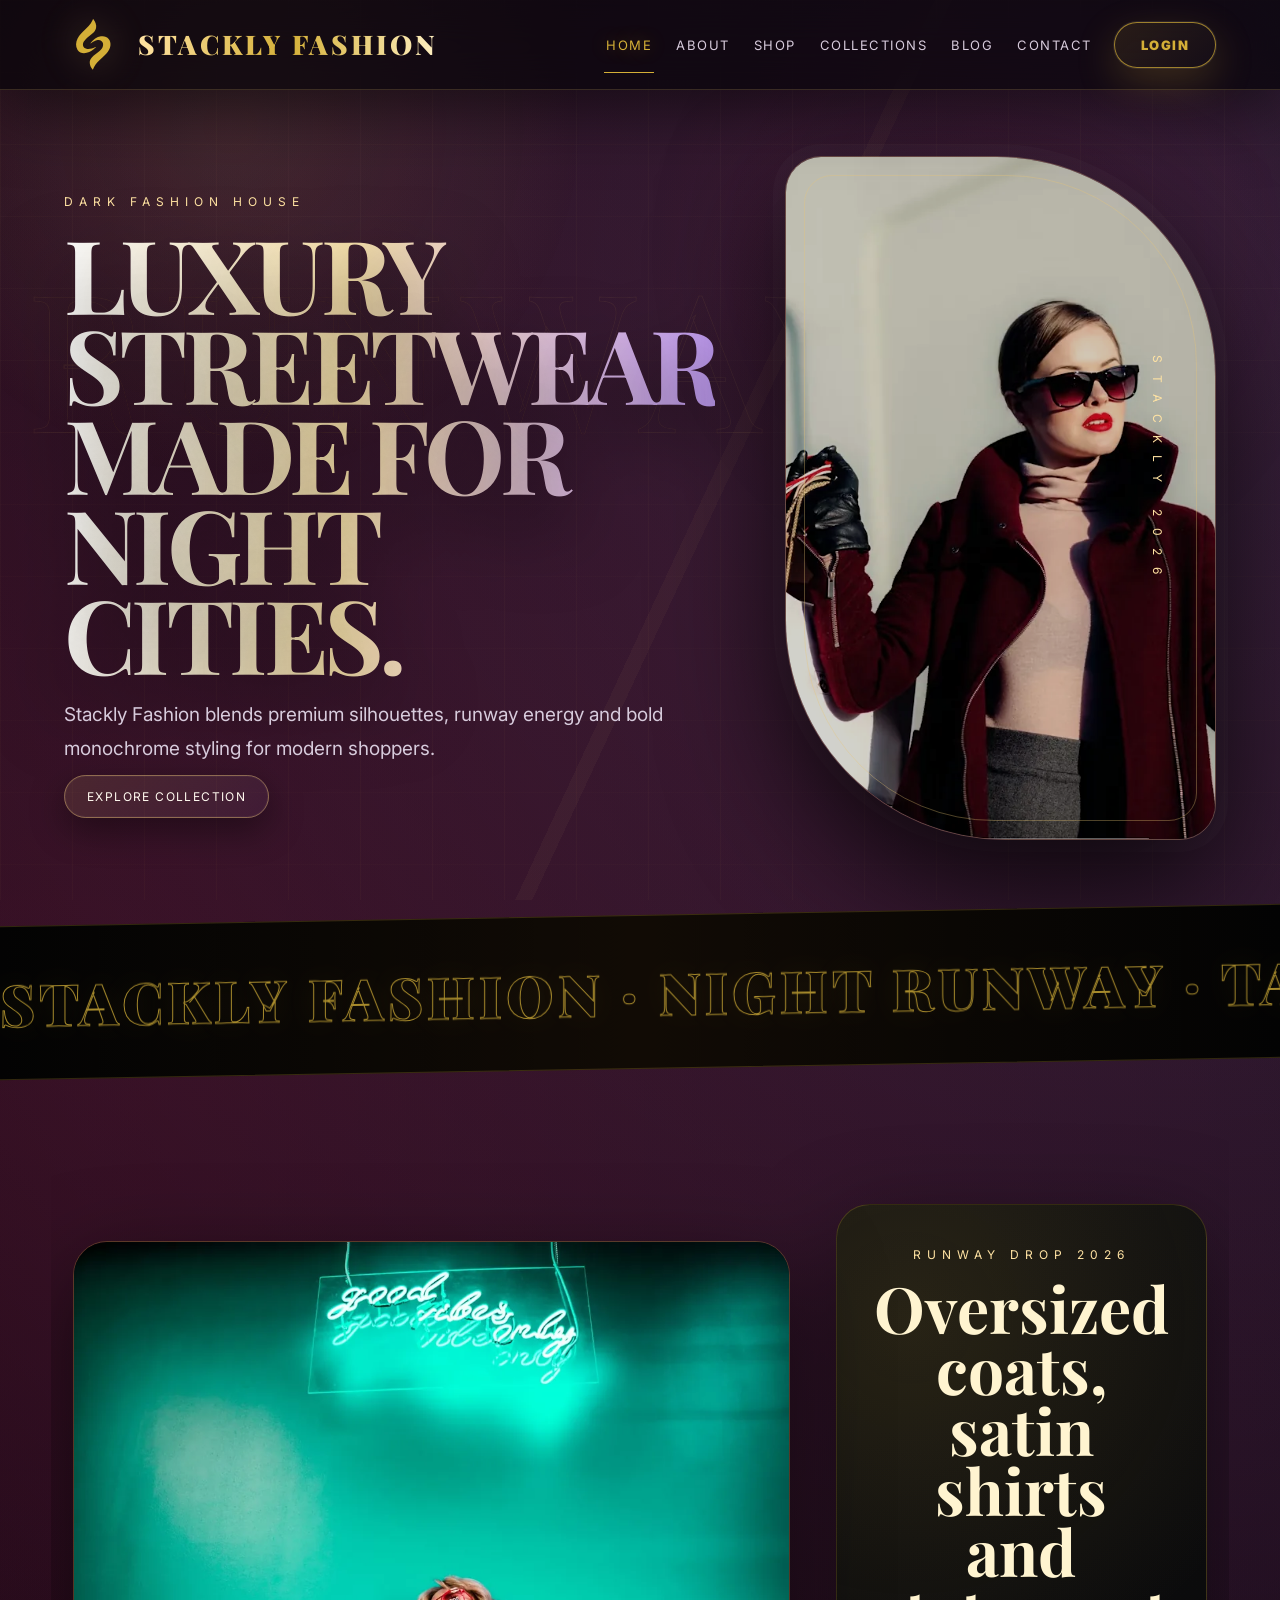
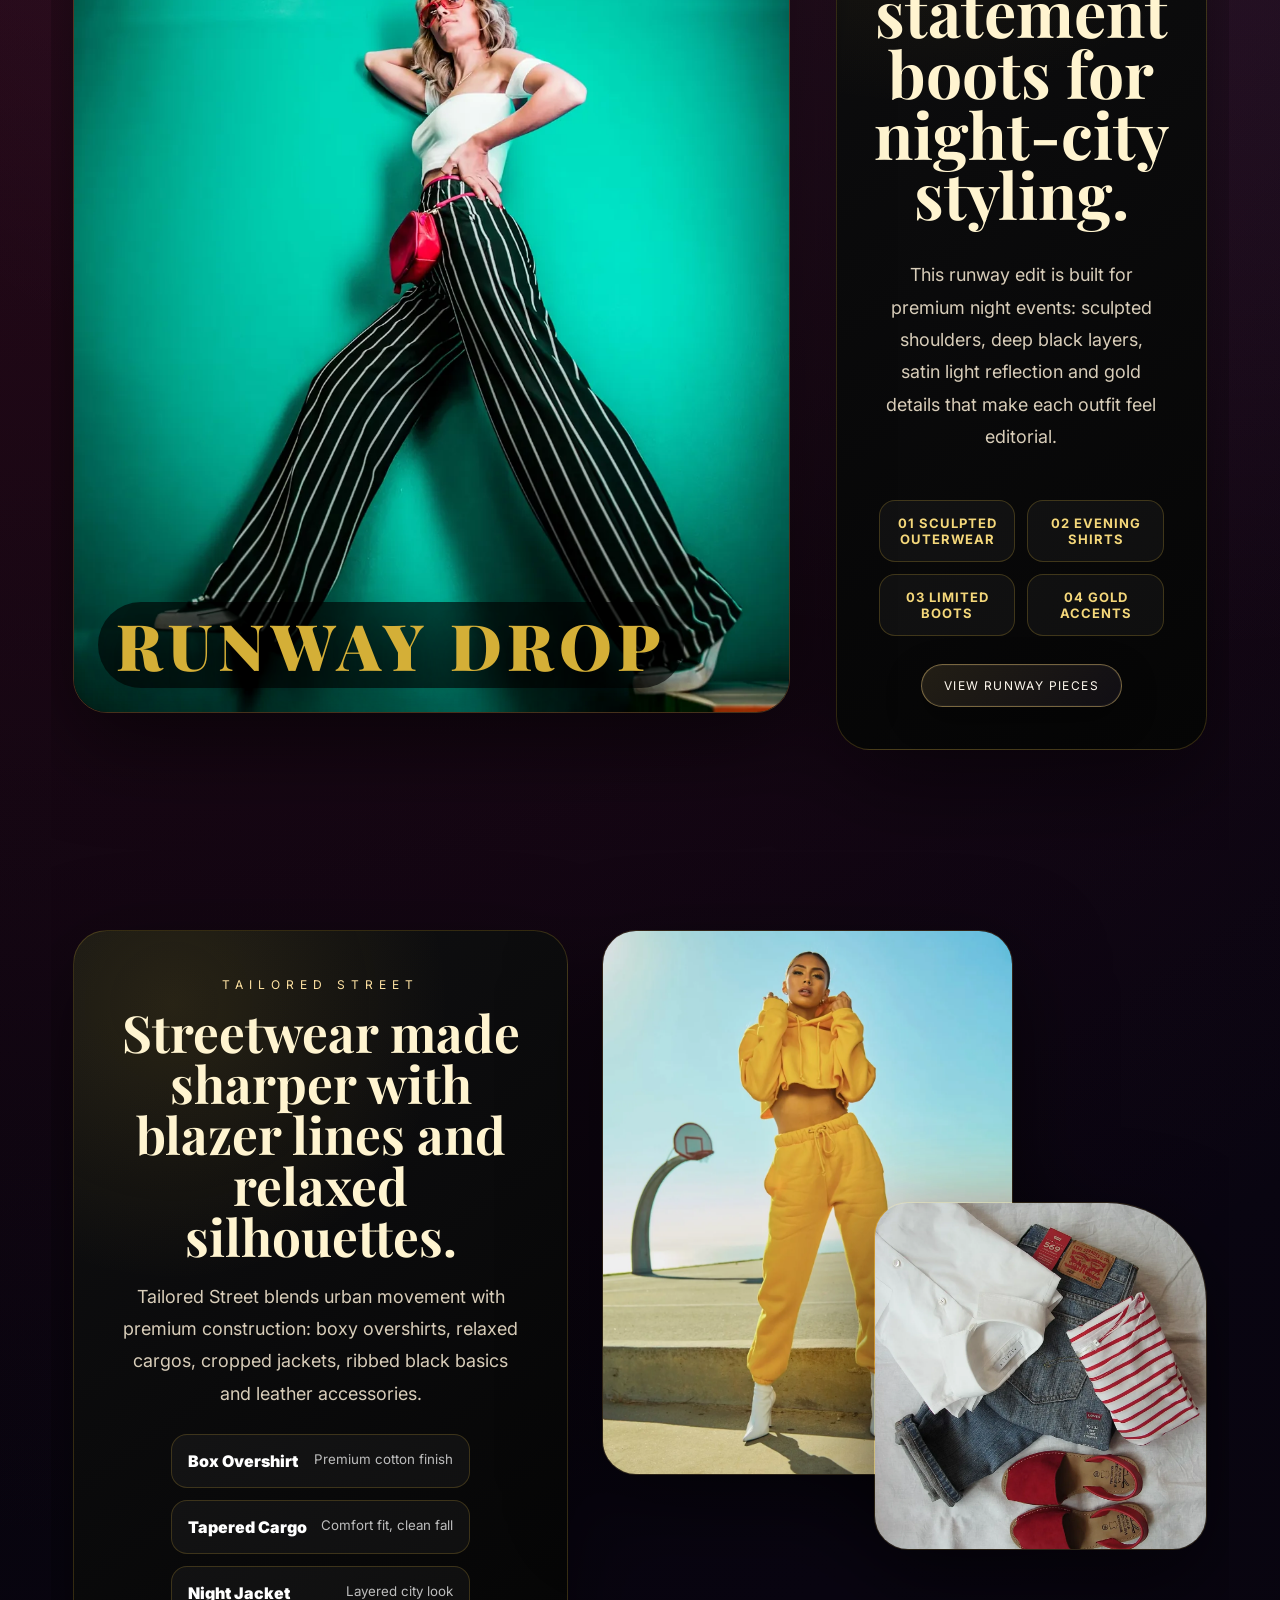
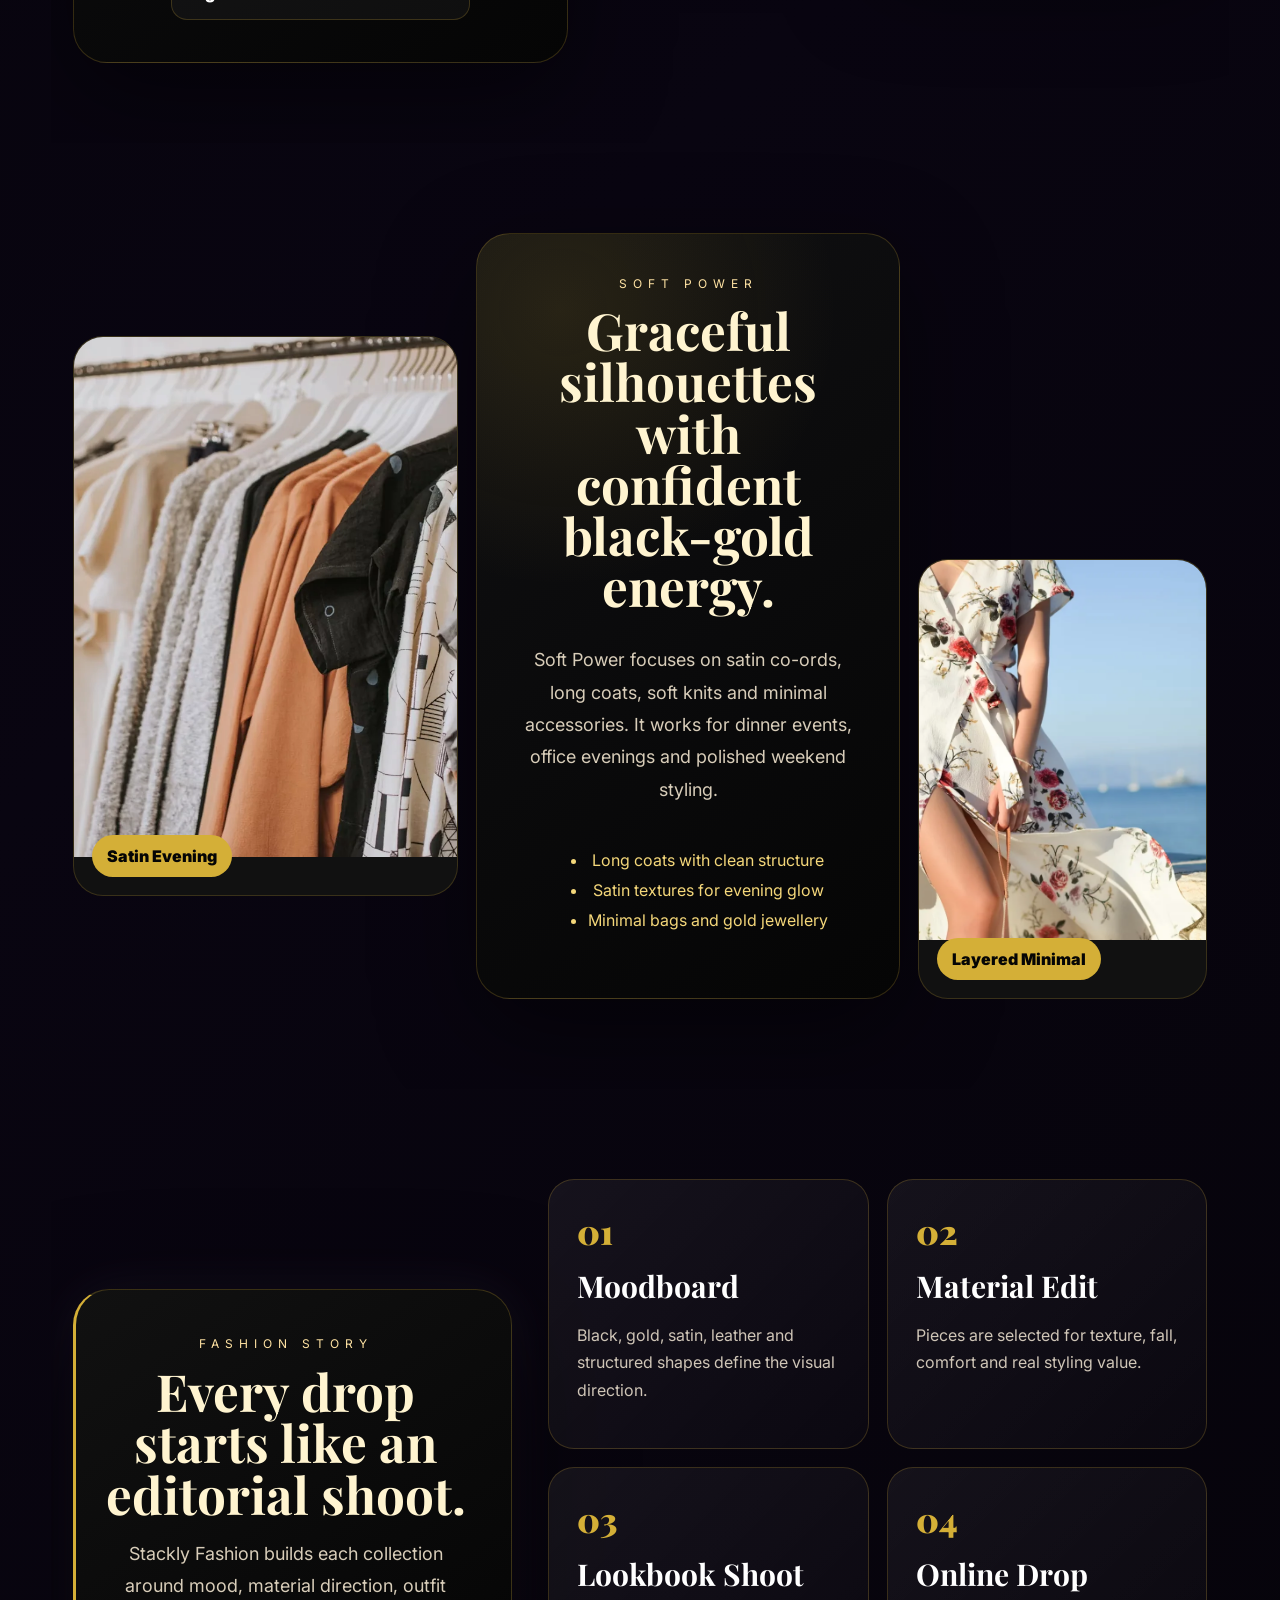
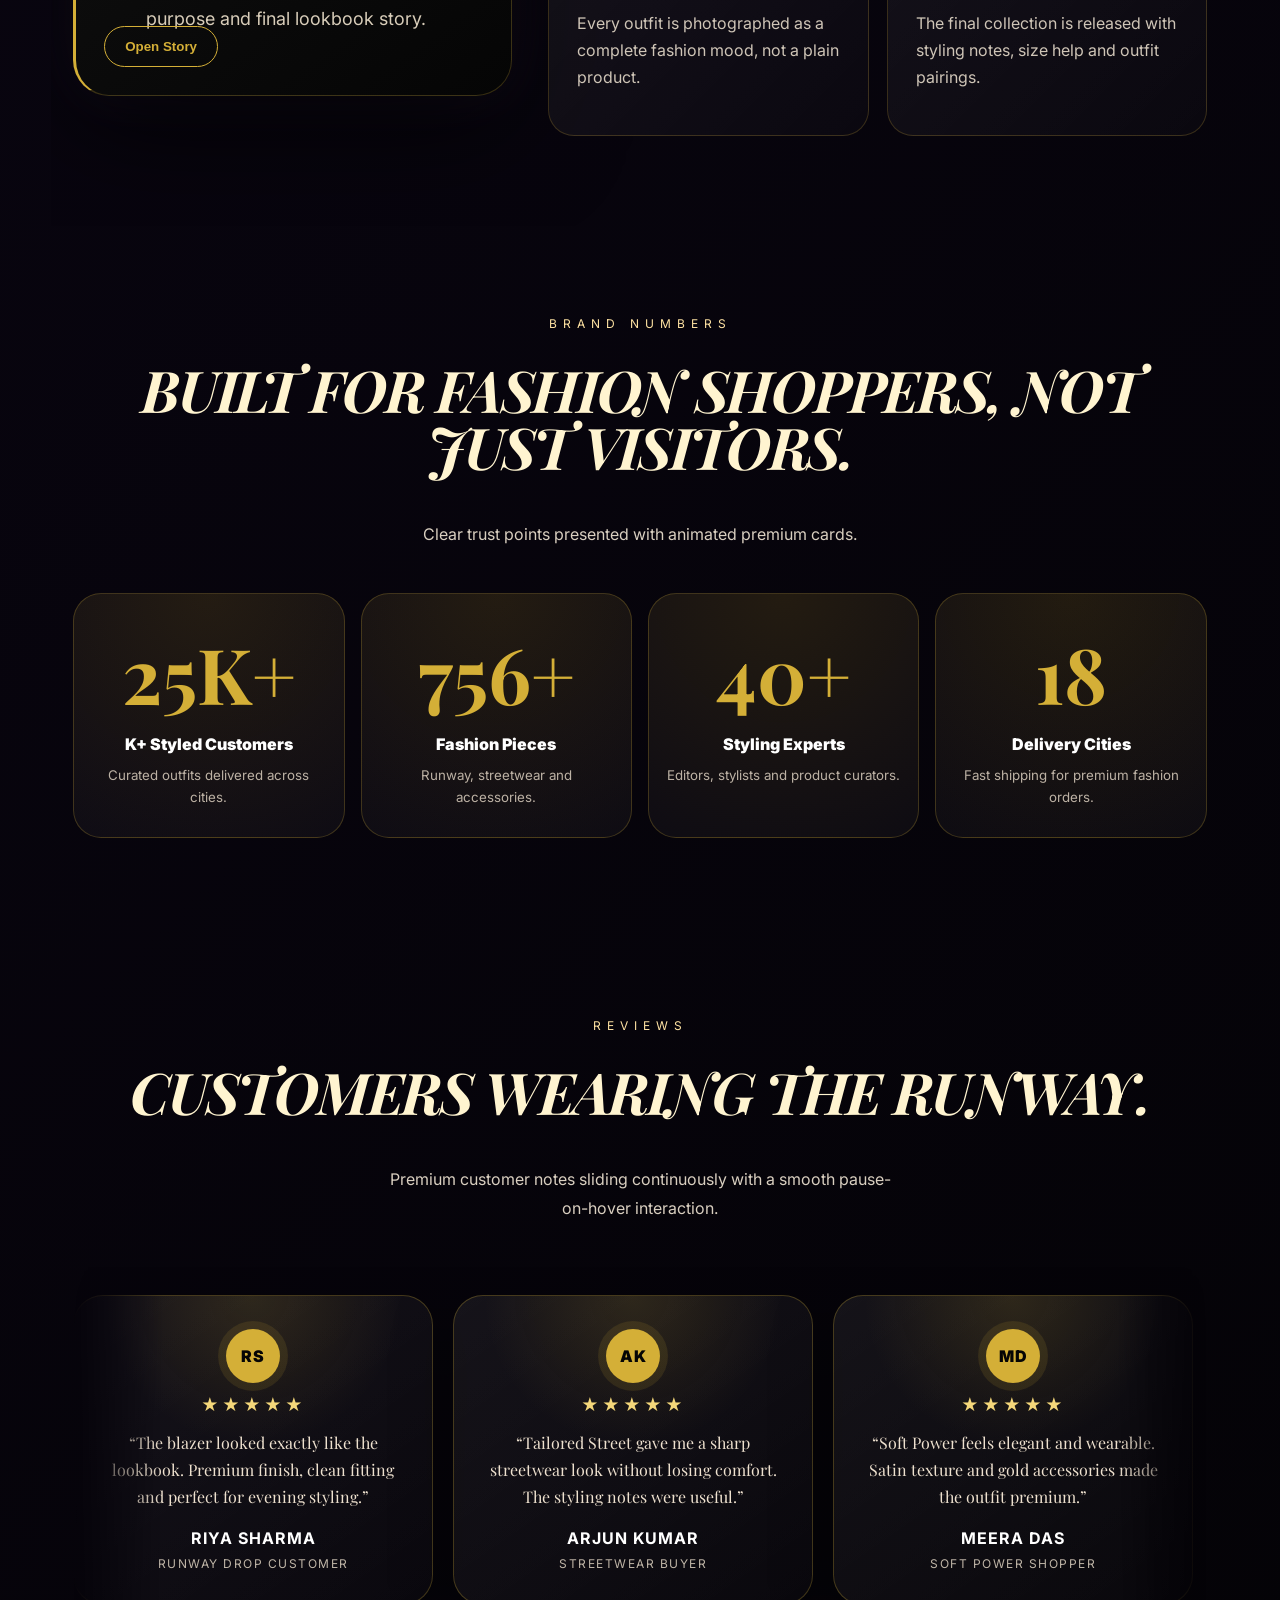
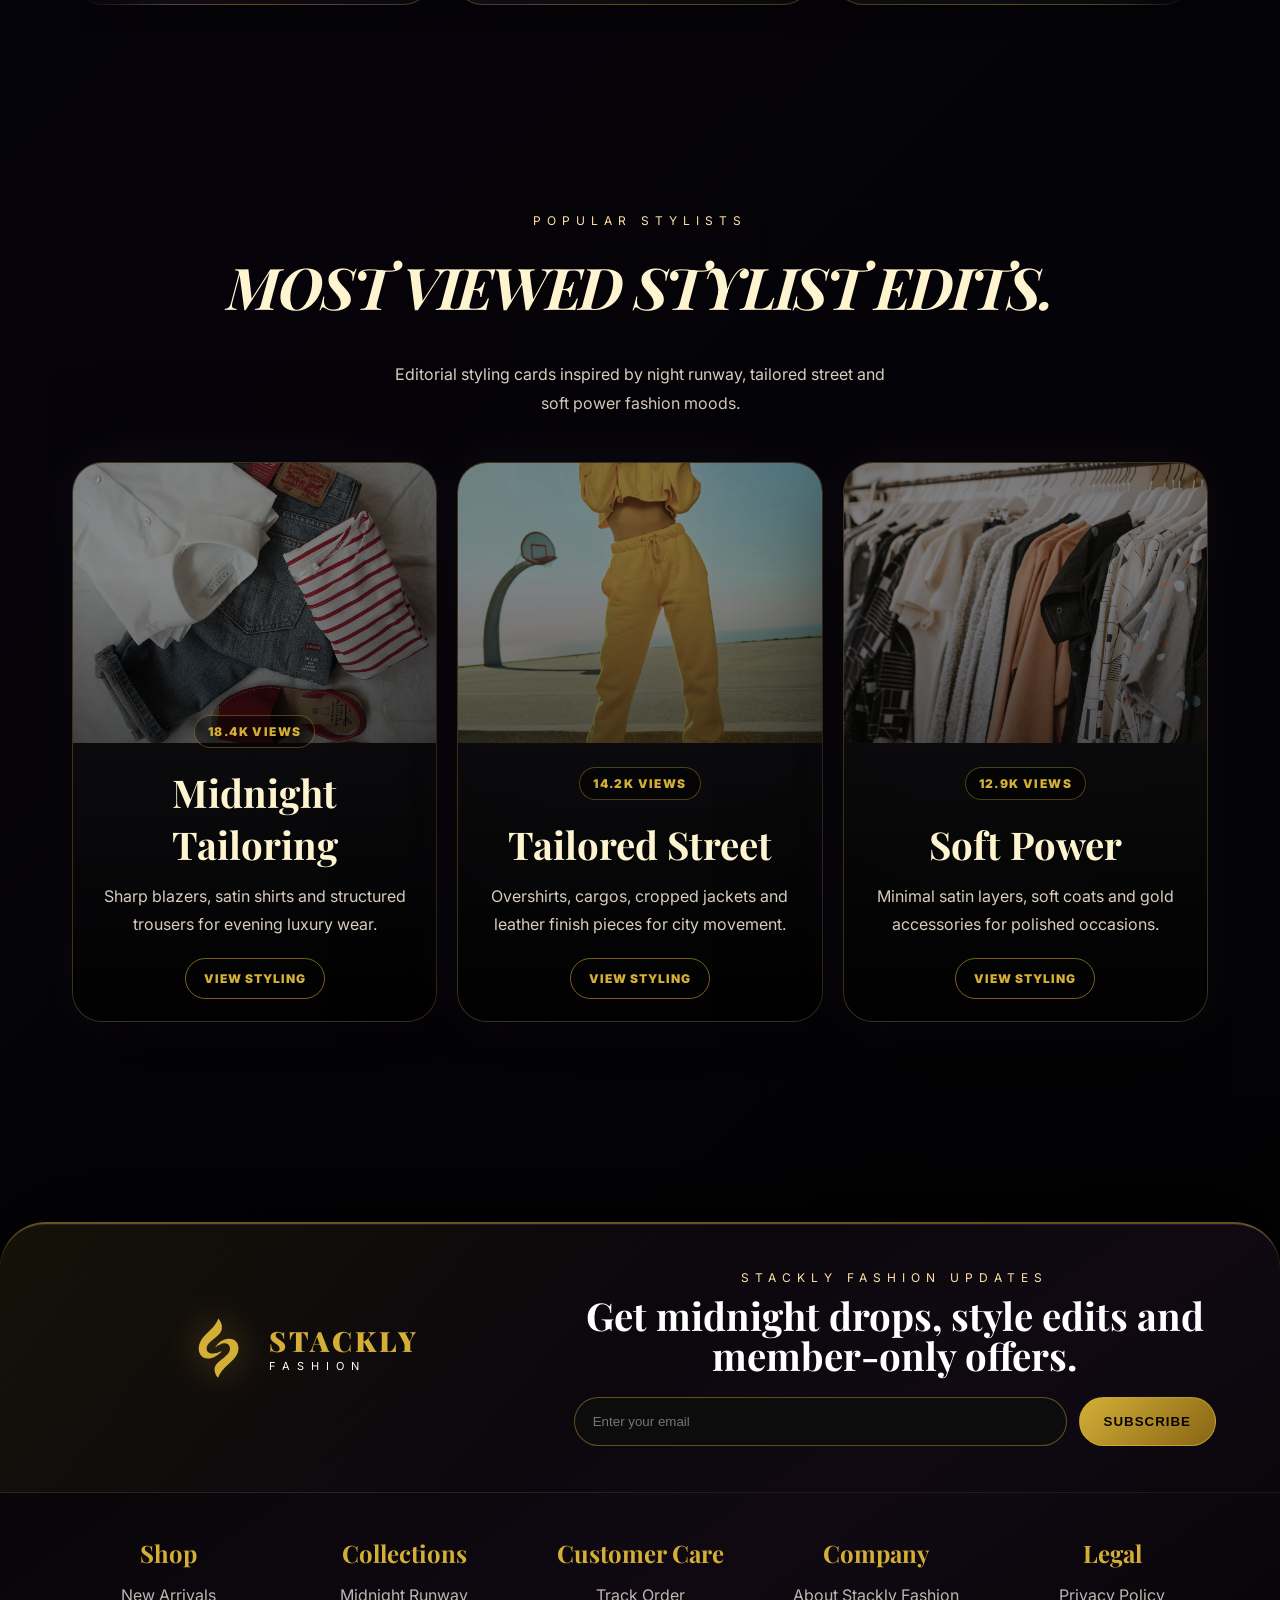
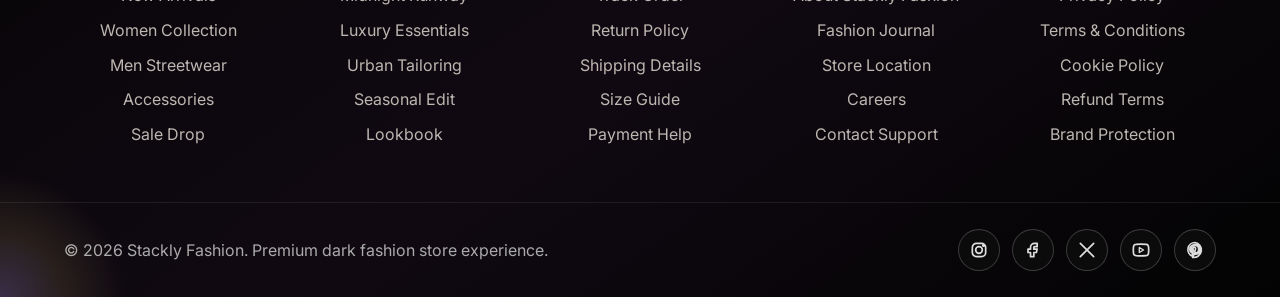
==== commit a88f4de6: "Your second commit message" ====
--- a/index.html
+++ b/index.html
@@ -1,4 +1,4 @@
-<!DOCTYPE html><html lang="en"><head><meta charset="UTF-8"><meta name="viewport" content="width=device-width, initial-scale=1.0"><title>Stackly Fashion | Dark Luxury Store</title><link rel="preconnect" href="https://fonts.googleapis.com"><link rel="preconnect" href="https://fonts.gstatic.com" crossorigin><link href="https://fonts.googleapis.com/css2?family=Inter:wght@400;600;800;900&family=Playfair+Display:wght@700;900&display=swap" rel="stylesheet"><link rel="stylesheet" href="css/style.css"></head><body><div class="loader">
+<!DOCTYPE html><html lang="en"><head><meta charset="UTF-8"><meta name="viewport" content="width=device-width, initial-scale=1.0"><title>Stackly Fashion | Premium Dark Fashion Store</title><link rel="preconnect" href="https://fonts.googleapis.com"><link rel="preconnect" href="https://fonts.gstatic.com" crossorigin><link href="https://fonts.googleapis.com/css2?family=Inter:wght@400;600;800;900&family=Playfair+Display:wght@700;900&display=swap" rel="stylesheet"><link rel="stylesheet" href="css/style.css"></head><body><div class="loader">
   <div class="loader-orbit">
     <span class="orbit-ring ring-one"></span>
     <span class="orbit-ring ring-two"></span>
@@ -13,25 +13,55 @@
 </div><header class="nav"><a class="brand refresh-brand" href="#"><img src="assets/stackly-logo.svg" alt="Stackly Fashion Logo"><span>STACKLY FASHION</span></a><button class="hamb" type="button" aria-label="Open menu">☰</button><nav class="links"><a href="index.html">Home</a><a href="about.html">About</a><a href="shop.html">Shop</a><a href="collections.html">Collections</a><a href="blog.html">Blog</a><a href="contact.html">Contact</a><a class="login-btn" href="login.html">Login</a></nav></header>
 <main>
 <section class="hero"><div class="reveal"><span class="eyebrow">Dark Fashion House</span><h1>Luxury streetwear made for night cities.</h1><p>Stackly Fashion blends premium silhouettes, runway energy and bold monochrome styling for modern shoppers.</p><a class="btn" href="shop.html">Explore Collection</a></div><div class="hero-img reveal float"><img src="assets/images/fashion-1.webp" alt="Stackly Fashion collection image" loading="lazy"></div></section>
-<div class="marquee"><div class="marquee-track"> STACKLY RUNWAY · NIGHT EDITION · MONOCHROME LUXURY · PREMIUM STREETWEAR · STACKLY RUNWAY · NIGHT EDITION · </div></div>
-<section class="reveal"><div class="section-title"><h2>Featured Collections</h2><p>Curated wardrobes arranged for modern fashion shopping.</p></div><div class="grid grid-3"><div class="card fashion-card"><img src="assets/images/fashion-2.webp" alt="Stackly Fashion collection image" loading="lazy"><div class="overlay"><h3>Women Edit</h3><p>Layered evening fits.</p></div></div><div class="card fashion-card"><img src="assets/images/fashion-5.webp" alt="Stackly Fashion collection image" loading="lazy"><div class="overlay"><h3>Urban Men</h3><p>Streetwear with tailoring.</p></div></div><div class="card fashion-card"><img src="assets/images/fashion-6.webp" alt="Stackly Fashion collection image" loading="lazy"><div class="overlay"><h3>Accessories</h3><p>Monochrome details.</p></div></div></div></section>
-<section class="split reveal"><div class="split-text"><span class="eyebrow">Runway Drop</span><h2>New arrivals with cinematic styling.</h2><p>Premium outfits for office parties, travel days and night-city streetwear. Every collection is styled for real fashion shoppers.</p><a class="btn" href="shop.html">Shop New Drop</a></div><div class="split-img"><img src="assets/images/fashion-3.webp" alt="Stackly Fashion collection image" loading="lazy"></div></section>
-<section class="reveal"><div class="section-title"><h2>Trending Products</h2><p>Dark product cards with hover zoom and shopping actions.</p></div><div class="grid grid-4"><div class="product"><div class="pic"><img src="assets/images/fashion-1.webp" alt="Stackly Fashion collection image" loading="lazy"></div><div class="info"><h3>Noir Blazer</h3><p>Premium fashion piece</p><span class="price">₹4,999</span></div></div><div class="product"><div class="pic"><img src="assets/images/fashion-2.webp" alt="Stackly Fashion collection image" loading="lazy"></div><div class="info"><h3>Runway Coat</h3><p>Premium fashion piece</p><span class="price">₹6,499</span></div></div><div class="product"><div class="pic"><img src="assets/images/fashion-3.webp" alt="Stackly Fashion collection image" loading="lazy"></div><div class="info"><h3>Silk Shirt</h3><p>Premium fashion piece</p><span class="price">₹2,499</span></div></div><div class="product"><div class="pic"><img src="assets/images/fashion-7.webp" alt="Stackly Fashion collection image" loading="lazy"></div><div class="info"><h3>Urban Boots</h3><p>Premium fashion piece</p><span class="price">₹3,999</span></div></div></div></section>
-<section class="wide-banner reveal" style="background-image:url('assets/images/fashion-7.webp')"><div><span class="eyebrow">Parallax Lookbook</span><h2>Midnight Collection</h2><p>Black, silver and charcoal fashion story.</p></div></section>
-<section class="reveal"><div class="section-title"><h2>Men’s Signature</h2><p>Oversized shirts, jackets, sneakers and premium basics.</p></div><div class="grid grid-2"><div class="card pad"><h2>Tailored Street</h2><p>Sharp lines, relaxed comfort and city-ready details.</p></div><div class="card fashion-card"><img src="assets/images/fashion-5.webp" alt="Stackly Fashion collection image" loading="lazy"><div class="overlay"><h3>Men 2026</h3></div></div></div></section>
-<section class="reveal"><div class="section-title"><h2>Women’s Edit</h2><p>Evening dresses, co-ords, leather layers and minimal accessories.</p></div><div class="grid grid-2"><div class="card fashion-card"><img src="assets/images/fashion-4.webp" alt="Stackly Fashion collection image" loading="lazy"><div class="overlay"><h3>Editorial Fit</h3></div></div><div class="card pad"><h2>Soft Power</h2><p>Bold fashion with premium silhouette and dark elegance.</p></div></div></section>
-<section class="reveal"><div class="section-title"><h2>Fashion Story</h2><p>Timeline of Stackly drops.</p></div><div class="timeline"><div><b>01</b><h3>Concept</h3><p>Monochrome fashion moodboard.</p></div><div><b>02</b><h3>Runway</h3><p>Runway outfits styled with editorial photography.</p></div><div><b>03</b><h3>Launch</h3><p>Dark shopping experience.</p></div></div></section>
-<section class="reveal"><div class="section-title"><h2>Brand Numbers</h2><p>Trust blocks for premium store.</p></div><div class="grid grid-4"><div class="stat"><p>Customers</p><h3>25K+</h3></div><div class="stat"><p>Products</p><h3>850+</h3></div><div class="stat"><p>Stylists</p><h3>40+</h3></div><div class="stat"><p>Cities</p><h3>18</h3></div></div></section>
-<section class="reviews reveal"><div class="section-title"><h2>Reviews</h2><p>What shoppers say.</p></div><div class="grid grid-3"><div class="card pad"><p>“Premium look and perfect dark fashion feel.”</p><h3>Riya</h3></div><div class="card pad"><p>“The jackets and accessories feel luxury.”</p><h3>Arjun</h3></div><div class="card pad"><p>“Stylish, fast and mobile friendly.”</p><h3>Meera</h3></div></div></section>
-<section class="reveal"><div class="section-title"><h2>Journal Preview</h2><p>Fashion tips and trends.</p></div><div class="grid grid-3"><div class="card blog-card"><img src="assets/images/fashion-6.webp" alt="Stackly Fashion collection image" loading="lazy"><div class="card pad"><h3>How to style black layers</h3></div></div><div class="card blog-card"><img src="assets/images/fashion-8.webp" alt="Stackly Fashion collection image" loading="lazy"><div class="card pad"><h3>Streetwear essentials</h3></div></div><div class="card blog-card"><img src="assets/images/fashion-2.webp" alt="Stackly Fashion collection image" loading="lazy"><div class="card pad"><h3>Runway colors for 2026</h3></div></div></div></section>
-<section class="reveal"><div class="split"><div class="split-img"><img src="assets/images/fashion-8.webp" alt="Stackly Fashion collection image" loading="lazy"></div><div class="split-text"><h2>Join the dark drop.</h2><p>Signup to unlock member collections, wishlist and premium offers.</p><a class="btn" href="signup.html">Create Account</a></div></div></section>
+<div class="marquee premium-marquee runway-marquee"><div class="marquee-track marquee-ltr"><span>STACKLY FASHION · NIGHT RUNWAY · TAILORED STREET · SOFT POWER · </span><span>STACKLY FASHION · NIGHT RUNWAY · TAILORED STREET · SOFT POWER · </span><span>STACKLY FASHION · NIGHT RUNWAY · TAILORED STREET · SOFT POWER · </span></div></div>
+<section class="runway-drop-xl reveal home-block">
+  <div class="runway-xl-image tilt-card"><img src="assets/images/fashion-3.webp" alt="Large Stackly Fashion runway drop model" loading="lazy"><span>RUNWAY DROP</span></div>
+  <div class="runway-xl-copy"><span class="eyebrow">Runway Drop 2026</span><h2>Oversized coats, satin shirts and statement boots for night-city styling.</h2><p>This runway edit is built for premium night events: sculpted shoulders, deep black layers, satin light reflection and gold details that make each outfit feel editorial.</p><div class="runway-feature-list"><b>01 Sculpted outerwear</b><b>02 Evening shirts</b><b>03 Limited boots</b><b>04 Gold accents</b></div><a class="btn magnetic" href="shop.html">View Runway Pieces</a></div>
+</section>
+<section class="tailored-street-showcase reveal home-block">
+  <div class="street-copy glass-panel"><span class="eyebrow">Tailored Street</span><h2>Streetwear made sharper with blazer lines and relaxed silhouettes.</h2><p>Tailored Street blends urban movement with premium construction: boxy overshirts, relaxed cargos, cropped jackets, ribbed black basics and leather accessories.</p><div class="street-products"><article><span>Box Overshirt</span><small>Premium cotton finish</small></article><article><span>Tapered Cargo</span><small>Comfort fit, clean fall</small></article><article><span>Night Jacket</span><small>Layered city look</small></article></div></div>
+  <div class="street-gallery"><img src="assets/images/fashion-5.webp" alt="Tailored streetwear fashion model" loading="lazy"><img src="assets/images/fashion-6.webp" alt="Stackly Fashion streetwear accessories" loading="lazy"></div>
+</section>
+<section class="soft-power-editorial reveal home-block">
+  <div class="soft-power-grid"><article class="soft-image-card"><img src="assets/images/fashion-4.webp" alt="Soft power satin evening fashion" loading="lazy"><span>Satin Evening</span></article><article class="soft-copy-card glass-panel"><span class="eyebrow">Soft Power</span><h2>Graceful silhouettes with confident black-gold energy.</h2><p>Soft Power focuses on satin co-ords, long coats, soft knits and minimal accessories. It works for dinner events, office evenings and polished weekend styling.</p><ul><li>Long coats with clean structure</li><li>Satin textures for evening glow</li><li>Minimal bags and gold jewellery</li></ul></article><article class="soft-image-card small"><img src="assets/images/fashion-2.webp" alt="Premium soft power layered outfit" loading="lazy"><span>Layered Minimal</span></article></div>
+</section>
+<section class="fashion-story-premium reveal home-block">
+  <div class="story-sticky-card"><span class="eyebrow">Fashion Story</span><h2>Every drop starts like an editorial shoot.</h2><p>Stackly Fashion builds each collection around mood, material direction, outfit purpose and final lookbook story.</p><button class="story-popup open-fashion-modal" data-title="Fashion Story" data-copy="Moodboard, fabric selection, outfit testing, shoot styling and curated product launch — this is how Stackly Fashion creates a premium collection.">Open Story</button></div>
+  <div class="story-lux-timeline"><article><span>01</span><h3>Moodboard</h3><p>Black, gold, satin, leather and structured shapes define the visual direction.</p></article><article><span>02</span><h3>Material Edit</h3><p>Pieces are selected for texture, fall, comfort and real styling value.</p></article><article><span>03</span><h3>Lookbook Shoot</h3><p>Every outfit is photographed as a complete fashion mood, not a plain product.</p></article><article><span>04</span><h3>Online Drop</h3><p>The final collection is released with styling notes, size help and outfit pairings.</p></article></div>
+</section>
+<section class="brand-numbers-premium reveal home-block premium-center"><div class="section-title center-title"><span class="eyebrow">Brand Numbers</span><h2>Built for fashion shoppers, not just visitors.</h2><p>Clear trust points presented with animated premium cards.</p></div><div class="numbers-lux-grid"><article><h3 data-count="25">0</h3><p>K+ Styled Customers</p><small>Curated outfits delivered across cities.</small></article><article><h3 data-count="850">0</h3><p>Fashion Pieces</p><small>Runway, streetwear and accessories.</small></article><article><h3 data-count="40">0</h3><p>Styling Experts</p><small>Editors, stylists and product curators.</small></article><article><h3 data-count="18">0</h3><p>Delivery Cities</p><small>Fast shipping for premium fashion orders.</small></article></div></section>
+<section class="reviews-premium-carousel review-marquee-section reveal home-block premium-center">
+  <div class="section-title center-title">
+    <span class="eyebrow">Reviews</span>
+    <h2>Customers wearing the runway.</h2>
+    <p>Premium customer notes sliding continuously with a smooth pause-on-hover interaction.</p>
+  </div>
+  <div class="review-scroll-frame" aria-label="Stackly Fashion customer reviews">
+    <div class="review-scroll-track">
+      <article class="review-slide-card"><div class="review-avatar">RS</div><div class="stars">★★★★★</div><p>“The blazer looked exactly like the lookbook. Premium finish, clean fitting and perfect for evening styling.”</p><h3>RIYA SHARMA</h3><span>Runway Drop Customer</span></article>
+      <article class="review-slide-card"><div class="review-avatar">AK</div><div class="stars">★★★★★</div><p>“Tailored Street gave me a sharp streetwear look without losing comfort. The styling notes were useful.”</p><h3>ARJUN KUMAR</h3><span>Streetwear Buyer</span></article>
+      <article class="review-slide-card"><div class="review-avatar">MD</div><div class="stars">★★★★★</div><p>“Soft Power feels elegant and wearable. Satin texture and gold accessories made the outfit premium.”</p><h3>MEERA DAS</h3><span>Soft Power Shopper</span></article>
+      <article class="review-slide-card"><div class="review-avatar">NR</div><div class="stars">★★★★★</div><p>“Fast delivery, luxury packaging and a product that feels much better than a regular online store.”</p><h3>NAVEEN RAJ</h3><span>Luxury Essentials Buyer</span></article>
+      <article class="review-slide-card"><div class="review-avatar">PS</div><div class="stars">★★★★★</div><p>“The night collection gave my wardrobe a strong premium look. The gold accessories are my favourite.”</p><h3>PRIYA S</h3><span>Accessories Customer</span></article>
+      <article class="review-slide-card"><div class="review-avatar">DK</div><div class="stars">★★★★★</div><p>“Great fit guidance, smooth checkout and the product photos helped me style the full outfit.”</p><h3>DHINESH K</h3><span>Verified Shopper</span></article>
+      <article class="review-slide-card"><div class="review-avatar">RS</div><div class="stars">★★★★★</div><p>“The blazer looked exactly like the lookbook. Premium finish, clean fitting and perfect for evening styling.”</p><h3>RIYA SHARMA</h3><span>Runway Drop Customer</span></article>
+      <article class="review-slide-card"><div class="review-avatar">AK</div><div class="stars">★★★★★</div><p>“Tailored Street gave me a sharp streetwear look without losing comfort. The styling notes were useful.”</p><h3>ARJUN KUMAR</h3><span>Streetwear Buyer</span></article>
+      <article class="review-slide-card"><div class="review-avatar">MD</div><div class="stars">★★★★★</div><p>“Soft Power feels elegant and wearable. Satin texture and gold accessories made the outfit premium.”</p><h3>MEERA DAS</h3><span>Soft Power Shopper</span></article>
+      <article class="review-slide-card"><div class="review-avatar">NR</div><div class="stars">★★★★★</div><p>“Fast delivery, luxury packaging and a product that feels much better than a regular online store.”</p><h3>NAVEEN RAJ</h3><span>Luxury Essentials Buyer</span></article>
+      <article class="review-slide-card"><div class="review-avatar">PS</div><div class="stars">★★★★★</div><p>“The night collection gave my wardrobe a strong premium look. The gold accessories are my favourite.”</p><h3>PRIYA S</h3><span>Accessories Customer</span></article>
+      <article class="review-slide-card"><div class="review-avatar">DK</div><div class="stars">★★★★★</div><p>“Great fit guidance, smooth checkout and the product photos helped me style the full outfit.”</p><h3>DHINESH K</h3><span>Verified Shopper</span></article>
+    </div>
+  </div>
+</section>
+<section class="stylist-views-section reveal home-block premium-center"><div class="section-title center-title"><span class="eyebrow">Popular Stylists</span><h2>Most viewed stylist edits.</h2><p>Editorial styling cards inspired by night runway, tailored street and soft power fashion moods.</p></div><div class="stylist-card-grid"><article class="stylist-card tilt-card"><img src="assets/images/fashion-6.webp" alt="Popular stylist card for midnight tailoring" loading="lazy"><div><span>18.4K Views</span><h3>Midnight Tailoring</h3><p>Sharp blazers, satin shirts and structured trousers for evening luxury wear.</p><a href="404.html">View Styling</a></div></article><article class="stylist-card tilt-card"><img src="assets/images/fashion-5.webp" alt="Popular stylist card for tailored streetwear" loading="lazy"><div><span>14.2K Views</span><h3>Tailored Street</h3><p>Overshirts, cargos, cropped jackets and leather finish pieces for city movement.</p><a href="404.html">View Styling</a></div></article><article class="stylist-card tilt-card"><img src="assets/images/fashion-4.webp" alt="Popular stylist card for soft power outfits" loading="lazy"><div><span>12.9K Views</span><h3>Soft Power</h3><p>Minimal satin layers, soft coats and gold accessories for polished occasions.</p><a href="404.html">View Styling</a></div></article></div></section>
+<div class="fashion-modal" aria-hidden="true"><div><button class="close-fashion-modal" type="button">×</button><h2></h2><p></p></div></div>
 </main><footer class="footer luxe-footer">
   <div class="footer-top-row">
     <div class="footer-brand refresh-brand" title="Refresh page"><img src="assets/stackly-logo.svg" alt="Stackly Fashion Logo"><div><strong>STACKLY</strong><span>FASHION</span></div></div>
     <div class="footer-newsletter">
-      <span class="eyebrow">Fashion Club</span>
+      <span class="eyebrow">Stackly Fashion Updates</span>
       <h3>Get midnight drops, style edits and member-only offers.</h3>
-      <div class="footer-input"><input type="email" placeholder="Enter your email"><a href="404.html">Subscribe</a></div>
+      <form class="footer-input" action="404.html"><input type="email" placeholder="Enter your email" aria-label="Footer subscription email" required><button type="submit">Subscribe</button></form>
     </div>
   </div>
   <div class="footer-nav-row">
@@ -43,6 +73,12 @@
   </div>
   <div class="footer-bottom-row">
     <p>© <span id="year"></span> Stackly Fashion. Premium dark fashion store experience.</p>
-    <div class="footer-social mono-social"><a href="404.html" aria-label="Instagram">◎</a><a href="404.html" aria-label="Facebook">f</a><a href="404.html" aria-label="X">𝕏</a><a href="404.html" aria-label="YouTube">▶</a><a href="404.html" aria-label="Pinterest">P</a></div>
+    <div class="footer-social mono-social">
+      <a href="404.html" aria-label="Instagram"><svg viewBox="0 0 24 24" aria-hidden="true"><rect x="4" y="4" width="16" height="16" rx="5"></rect><circle cx="12" cy="12" r="4"></circle><circle cx="17.5" cy="6.5" r="1"></circle></svg></a>
+      <a href="404.html" aria-label="Facebook"><svg viewBox="0 0 24 24" aria-hidden="true"><path d="M14 8h3V4h-3c-3 0-5 2-5 5v2H6v4h3v5h4v-5h3l1-4h-4V9c0-.6.4-1 1-1z"></path></svg></a>
+      <a href="404.html" aria-label="X"><svg viewBox="0 0 24 24" aria-hidden="true"><path d="M4 4l16 16M20 4L4 20"></path></svg></a>
+      <a href="404.html" aria-label="YouTube"><svg viewBox="0 0 24 24" aria-hidden="true"><path d="M21 8.2s-.2-1.5-.8-2.1c-.8-.8-1.7-.8-2.1-.9C15.2 5 12 5 12 5s-3.2 0-6.1.2c-.4 0-1.3.1-2.1.9C3.2 6.7 3 8.2 3 8.2S2.8 10 2.8 11.8v.4C2.8 14 3 15.8 3 15.8s.2 1.5.8 2.1c.8.8 1.9.8 2.4.9 1.7.2 5.8.2 5.8.2s3.2 0 6.1-.2c.4 0 1.3-.1 2.1-.9.6-.6.8-2.1.8-2.1s.2-1.8.2-3.6v-.4c0-1.8-.2-3.6-.2-3.6z"></path><path d="M10 9v6l5-3z"></path></svg></a>
+      <a href="404.html" aria-label="Pinterest"><svg viewBox="0 0 24 24" aria-hidden="true"><path d="M12 3a8.5 8.5 0 0 0-3.1 16.4c-.1-.7-.2-1.8 0-2.6l1-4.1s-.3-.6-.3-1.5c0-1.4.8-2.5 1.8-2.5.9 0 1.3.6 1.3 1.4 0 .9-.6 2.2-.9 3.4-.2 1 .5 1.8 1.5 1.8 1.8 0 3.1-1.9 3.1-4.6 0-2.4-1.7-4.1-4.2-4.1-2.9 0-4.6 2.2-4.6 4.4 0 .9.3 1.8.8 2.3.1.1.1.2.1.4l-.3 1.1c0 .2-.2.3-.4.2-1.2-.6-2-2.3-2-3.7 0-3 2.2-5.8 6.4-5.8 3.4 0 6 2.4 6 5.6 0 3.3-2.1 6-5 6-1 0-1.9-.5-2.2-1.1l-.6 2.3c-.2.8-.8 1.9-1.2 2.6A8.5 8.5 0 1 0 12 3z"></path></svg></a>
+    </div>
   </div>
 </footer><script src="js/main.js"></script></body></html>
--- a/css/style.css
+++ b/css/style.css
@@ -667,3 +667,1414 @@
   .luxe-footer::after{font-size:9px;letter-spacing:2px;top:-50px;}
   .luxe-footer::before{top:-36px;}
 }
+
+/* === Home page requested premium section fixes only === */
+.runway-drop{
+  display:grid;
+  grid-template-columns:1.08fr .92fr;
+  gap:42px;
+  align-items:center;
+  padding-block:100px!important;
+}
+.runway-copy{
+  min-height:560px;
+  padding:64px;
+  border:1px solid rgba(212,175,55,.22);
+  border-radius:42px;
+  background:
+    radial-gradient(circle at 14% 8%, rgba(212,175,55,.16), transparent 34%),
+    linear-gradient(135deg, rgba(18,12,18,.96), rgba(4,4,5,.94));
+  box-shadow:var(--shadow);
+  display:flex;
+  flex-direction:column;
+  justify-content:center;
+  position:relative;
+  overflow:hidden;
+}
+.runway-copy::after{
+  content:"NEW DROP";
+  position:absolute;
+  right:-36px;
+  bottom:44px;
+  transform:rotate(-90deg);
+  color:rgba(212,175,55,.2);
+  letter-spacing:8px;
+  font-size:12px;
+  font-weight:900;
+}
+.runway-copy h2{
+  font-family:Playfair Display,serif;
+  font-size:clamp(46px,5.6vw,86px);
+  line-height:.94;
+  margin:18px 0 22px;
+  color:#fff4d0;
+  font-style:italic;
+}
+.runway-copy p{
+  color:#ded2bd;
+  font-size:18px;
+  line-height:1.85;
+  max-width:680px;
+}
+.runway-points{
+  display:flex;
+  flex-wrap:wrap;
+  gap:12px;
+  margin:28px 0 32px;
+}
+.runway-points span{
+  border:1px solid rgba(212,175,55,.34);
+  color:#f3d98f;
+  border-radius:999px;
+  padding:10px 14px;
+  font-size:12px;
+  text-transform:uppercase;
+  letter-spacing:1.4px;
+  background:rgba(212,175,55,.06);
+}
+.runway-media{
+  height:560px;
+  border-radius:42px 180px 42px 42px;
+  overflow:hidden;
+  border:1px solid rgba(212,175,55,.25);
+  box-shadow:var(--shadow);
+  position:relative;
+  animation:float 5.5s ease-in-out infinite;
+}
+.runway-media img{
+  width:100%;
+  height:100%;
+  object-fit:cover;
+  filter:saturate(.85) brightness(.82) contrast(1.08);
+  transition:transform .9s cubic-bezier(.2,.8,.2,1);
+}
+.runway-media:hover img{transform:scale(1.07)}
+.runway-note{
+  position:absolute;
+  left:24px;
+  bottom:24px;
+  padding:18px 20px;
+  background:rgba(5,5,5,.76);
+  border:1px solid rgba(212,175,55,.32);
+  border-radius:22px;
+  backdrop-filter:blur(14px);
+}
+.runway-note strong{display:block;color:#D4AF37;font-size:32px;font-family:Playfair Display,serif;line-height:1}
+.runway-note span{display:block;color:#fff;font-size:12px;letter-spacing:2px;text-transform:uppercase;margin-top:6px}
+
+.signature-section{position:relative;overflow:hidden}
+.signature-layout{
+  display:grid;
+  grid-template-columns:1.06fr .94fr;
+  gap:30px;
+  align-items:stretch;
+}
+.signature-layout.reverse-layout{grid-template-columns:.94fr 1.06fr}
+.signature-card{
+  min-height:500px;
+  border-radius:38px;
+  border:1px solid rgba(212,175,55,.22);
+  background:
+    linear-gradient(135deg, rgba(212,175,55,.1), transparent 34%),
+    linear-gradient(145deg,#0f0c10,#050506);
+  box-shadow:var(--shadow);
+  display:flex;
+  flex-direction:column;
+  justify-content:center;
+}
+.signature-card h2{
+  font-family:Playfair Display,serif;
+  font-size:clamp(40px,4.6vw,70px);
+  line-height:.98;
+  margin:16px 0 20px;
+  color:#fff4d0;
+  font-style:italic;
+}
+.signature-card p{font-size:17px;color:#d8ccbb;max-width:720px}
+.signature-card ul{margin:22px 0 30px;padding:0;list-style:none;display:grid;gap:12px;color:#cfc5b6}
+.signature-card li{position:relative;padding-left:26px;line-height:1.6}
+.signature-card li::before{content:"✦";position:absolute;left:0;color:#D4AF37}
+.signature-image{
+  min-height:500px;
+  border-radius:38px;
+  overflow:hidden;
+  border:1px solid rgba(212,175,55,.22);
+  position:relative;
+  box-shadow:var(--shadow);
+}
+.signature-image img{width:100%;height:100%;object-fit:cover;filter:saturate(.82) brightness(.8);transition:transform .8s ease}
+.signature-image:hover img{transform:scale(1.06)}
+.image-label{
+  position:absolute;
+  top:24px;
+  right:24px;
+  background:rgba(0,0,0,.7);
+  color:#f5d67a;
+  border:1px solid rgba(212,175,55,.32);
+  border-radius:999px;
+  padding:12px 18px;
+  font-size:12px;
+  text-transform:uppercase;
+  letter-spacing:2px;
+  backdrop-filter:blur(10px);
+}
+.soft-power-card{background:linear-gradient(135deg,rgba(199,160,255,.1),transparent 36%),linear-gradient(145deg,#0c0911,#050506)}
+
+.fashion-story{
+  display:grid;
+  grid-template-columns:.9fr 1.1fr;
+  gap:38px;
+  align-items:start;
+}
+.story-head{
+  position:sticky;
+  top:110px;
+  border:1px solid rgba(212,175,55,.22);
+  border-radius:38px;
+  padding:46px;
+  background:linear-gradient(145deg,#0d090f,#050505);
+  box-shadow:var(--shadow);
+}
+.story-head h2{font-family:Playfair Display,serif;font-size:clamp(42px,5vw,76px);line-height:.95;color:#fff4d0;margin:16px 0 20px;font-style:italic}
+.story-head p{color:#d8ccbb;line-height:1.85}
+.story-steps{display:grid;gap:18px}
+.story-steps article{
+  padding:30px;
+  border:1px solid rgba(212,175,55,.2);
+  border-radius:30px;
+  background:linear-gradient(135deg,rgba(212,175,55,.08),rgba(255,255,255,.025));
+  transition:transform .45s ease,border-color .45s ease,box-shadow .45s ease;
+}
+.story-steps article:hover{transform:translateY(-8px);border-color:rgba(212,175,55,.48);box-shadow:0 24px 70px rgba(0,0,0,.45)}
+.story-steps span{display:inline-grid;place-items:center;width:50px;height:50px;border-radius:50%;border:1px solid rgba(212,175,55,.4);color:#D4AF37;font-family:Playfair Display,serif;font-size:22px;margin-bottom:18px}
+.story-steps h3{font-family:Playfair Display,serif;font-size:32px;margin:0 0 10px;color:#fff}
+.story-steps p{margin:0;color:#cfc5b6;line-height:1.7}
+
+.brand-numbers .section-title{align-items:center}
+.numbers-panel{
+  display:grid;
+  grid-template-columns:repeat(4,1fr);
+  gap:18px;
+  padding:18px;
+  border:1px solid rgba(212,175,55,.22);
+  border-radius:38px;
+  background:linear-gradient(135deg,rgba(212,175,55,.08),rgba(255,255,255,.025));
+  box-shadow:var(--shadow);
+}
+.number-card{
+  min-height:245px;
+  padding:28px;
+  border-radius:28px;
+  background:linear-gradient(145deg,#0b0b0d,#050505);
+  border:1px solid rgba(255,255,255,.08);
+  position:relative;
+  overflow:hidden;
+  transition:transform .45s ease,border-color .45s ease;
+}
+.number-card::after{content:"";position:absolute;inset:auto -30% -40% -30%;height:90px;background:radial-gradient(circle,rgba(212,175,55,.18),transparent 70%)}
+.number-card:hover{transform:translateY(-10px);border-color:rgba(212,175,55,.45)}
+.number-card small{color:#D4AF37;text-transform:uppercase;letter-spacing:2px;font-weight:800}
+.number-card h3{font-family:Playfair Display,serif;font-size:clamp(42px,4vw,68px);margin:18px 0 12px;color:#fff4d0}
+.number-card p{color:#cfc5b6;line-height:1.7;margin:0}
+
+.premium-reviews{position:relative}
+.review-row{display:grid;grid-template-columns:1.25fr .9fr .9fr;gap:20px;align-items:stretch}
+.review-card{
+  min-height:290px;
+  padding:34px;
+  border:1px solid rgba(212,175,55,.22);
+  border-radius:34px;
+  background:linear-gradient(145deg,#0e0b10,#050506);
+  box-shadow:var(--shadow);
+  transition:transform .45s ease,border-color .45s ease;
+}
+.review-card:hover{transform:translateY(-10px);border-color:rgba(212,175,55,.48)}
+.featured-review{background:radial-gradient(circle at 15% 12%,rgba(212,175,55,.18),transparent 34%),linear-gradient(145deg,#141017,#050506)}
+.stars{color:#D4AF37;letter-spacing:4px;margin-bottom:22px;font-size:17px}
+.review-card p{font-family:Playfair Display,serif;font-size:clamp(24px,2.2vw,36px);line-height:1.35;margin:0 0 28px;color:#fff4d0}
+.review-card:not(.featured-review) p{font-size:23px}
+.review-card h3{margin:0 0 6px;font-size:20px;color:#fff}
+.review-card span{color:#b9ad9f;font-size:13px;letter-spacing:1px;text-transform:uppercase}
+
+@media(max-width:980px){
+  .runway-drop,.signature-layout,.signature-layout.reverse-layout,.fashion-story,.review-row{grid-template-columns:1fr!important}
+  .runway-copy,.runway-media,.signature-card,.signature-image{min-height:auto!important}
+  .runway-media{height:460px!important;border-radius:34px 120px 34px 34px!important}
+  .runway-copy{padding:44px 28px!important}
+  .story-head{position:relative!important;top:auto!important;padding:34px!important}
+  .numbers-panel{grid-template-columns:repeat(2,1fr)!important}
+  .signature-image{height:470px!important}
+}
+@media(max-width:560px){
+  .runway-drop{padding-block:58px!important}
+  .runway-copy{padding:34px 22px!important;border-radius:26px!important}
+  .runway-copy h2,.signature-card h2,.story-head h2{font-size:38px!important}
+  .runway-copy p,.signature-card p{font-size:15px!important}
+  .runway-media{height:360px!important;border-radius:24px 80px 24px 24px!important}
+  .runway-points span{font-size:10px;padding:9px 11px}
+  .signature-card{padding:28px!important;border-radius:26px!important}
+  .signature-image{height:360px!important;border-radius:26px!important}
+  .story-head,.story-steps article,.number-card,.review-card{border-radius:24px!important;padding:24px!important}
+  .numbers-panel{grid-template-columns:1fr!important;padding:12px!important;border-radius:26px!important}
+  .number-card{min-height:auto!important}
+  .review-card{min-height:auto!important}
+  .review-card p,.review-card:not(.featured-review) p{font-size:22px!important}
+}
+
+/* Premium redesigned inner pages: About, Shop, Collections, Blog */
+.page-couture-hero,.shop-editorial-hero,.collection-cinema,.journal-premium-hero{
+  width:min(1180px,92%);margin:120px auto 70px;position:relative;overflow:hidden;
+  border:1px solid rgba(212,175,55,.22);border-radius:42px;
+  background:radial-gradient(circle at 18% 16%,rgba(212,175,55,.16),transparent 32%),linear-gradient(135deg,#111014,#050505 70%);
+  box-shadow:0 30px 90px rgba(0,0,0,.55);
+}
+.page-couture-hero{display:grid;grid-template-columns:1fr .78fr;gap:28px;align-items:center;padding:42px;min-height:640px}
+.couture-copy h1,.shop-editorial-hero h1,.collection-cinema h1,.journal-premium-hero h1{font-family:Playfair Display,serif;font-size:clamp(44px,6vw,88px);line-height:.94;margin:14px 0;color:#fff4d0;text-transform:uppercase;letter-spacing:-2px}
+.couture-copy p,.shop-editorial-hero p,.collection-cinema p,.journal-premium-hero p{color:#d9cfc2;font-size:18px;line-height:1.8;max-width:650px}
+.couture-actions{display:flex;gap:14px;flex-wrap:wrap;margin-top:28px}.ghost-btn{display:inline-flex;align-items:center;justify-content:center;min-height:48px;padding:0 24px;border:1px solid rgba(212,175,55,.34);border-radius:999px;color:#fff;text-decoration:none;transition:.35s ease}.ghost-btn:hover{background:rgba(212,175,55,.12);transform:translateY(-3px)}
+.couture-frame{height:540px;border-radius:32px 140px 32px 32px;overflow:hidden;position:relative;border:1px solid rgba(212,175,55,.3)}
+.couture-frame img,.shop-editorial-hero>img,.collection-feature img,.journal-feature img{width:100%;height:100%;object-fit:cover;filter:saturate(.95) contrast(1.08);transition:transform 1s ease}.couture-frame:hover img,.shop-editorial-hero:hover>img,.collection-feature:hover img,.journal-feature:hover img{transform:scale(1.06)}
+.couture-frame span{position:absolute;right:20px;bottom:20px;background:rgba(5,5,5,.78);border:1px solid rgba(212,175,55,.32);border-radius:999px;color:#D4AF37;padding:12px 18px;font-weight:900;letter-spacing:2px}
+.float-card{animation:premiumFloat 5s ease-in-out infinite}@keyframes premiumFloat{0%,100%{transform:translateY(0)}50%{transform:translateY(-12px)}}
+.atelier-story,.collection-feature,.journal-feature{width:min(1180px,92%);margin:70px auto;display:grid;grid-template-columns:.9fr 1fr;gap:34px;align-items:center}
+.story-image-stack{position:relative;min-height:520px}.story-image-stack img{position:absolute;object-fit:cover;border:1px solid rgba(212,175,55,.22);box-shadow:0 24px 80px rgba(0,0,0,.55);transition:.7s ease}.story-image-stack img:first-child{width:72%;height:78%;left:0;top:0;border-radius:32px}.story-image-stack img:last-child{width:58%;height:58%;right:0;bottom:0;border-radius:32px 90px 32px 32px}.story-image-stack:hover img:first-child{transform:translate(-8px,-8px)}.story-image-stack:hover img:last-child{transform:translate(8px,8px)}
+.story-content,.collection-feature>div,.journal-feature>div{padding:42px;border:1px solid rgba(212,175,55,.18);border-radius:34px;background:linear-gradient(145deg,rgba(212,175,55,.07),rgba(255,255,255,.025))}.story-content h2,.collection-feature h2,.journal-feature h2,.design-philosophy h2,.lookbook-stage h2,.style-guide-list h2{font-family:Playfair Display,serif;font-size:clamp(36px,4vw,64px);line-height:1;margin:12px 0;color:#fff4d0}.story-content p,.collection-feature p,.journal-feature p,.lookbook-stage p{color:#d7ccbd;line-height:1.8}.story-content ul{padding-left:18px;color:#D4AF37;line-height:2}
+.mission-vision,.philosophy-grid,.why-stackly,.shop-categories-premium,.service-ribbon,.trend-cards{width:min(1180px,92%);margin:70px auto;display:grid;grid-template-columns:repeat(2,1fr);gap:22px}.mission-vision article,.philosophy-grid div,.why-stackly,.shop-categories-premium article,.service-ribbon div,.trend-cards article{padding:34px;border-radius:30px;border:1px solid rgba(212,175,55,.2);background:linear-gradient(145deg,#0c0b0d,#050505);transition:transform .45s ease,border-color .45s ease,box-shadow .45s ease}.mission-vision article:hover,.philosophy-grid div:hover,.shop-categories-premium article:hover,.service-ribbon div:hover,.trend-cards article:hover{transform:translateY(-10px);border-color:rgba(212,175,55,.52);box-shadow:0 26px 70px rgba(0,0,0,.5)}
+.mission-vision span,.shop-categories-premium span,.trend-cards b,.philosophy-grid b{color:#D4AF37;font-weight:900;letter-spacing:2px}.mission-vision h3,.philosophy-grid h3,.shop-categories-premium h3,.service-ribbon h3,.trend-cards h3{font-family:Playfair Display,serif;font-size:32px;color:#fff;margin:14px 0}.mission-vision p,.philosophy-grid p,.shop-categories-premium p,.service-ribbon p,.trend-cards p,.why-list p{color:#cfc5b8;line-height:1.7}.design-philosophy,.latest-journal,.premium-product-stage,.accessory-gallery,.trend-board,.style-guide-list{width:min(1180px,92%);margin:70px auto}.why-stackly{grid-template-columns:.8fr 1.2fr;align-items:start}.why-list{display:grid;gap:16px}
+.shop-editorial-hero{display:grid;grid-template-columns:1fr .86fr;gap:30px;align-items:center;padding:42px}.shop-editorial-hero>img{height:560px;border-radius:30px 120px 30px 30px;border:1px solid rgba(212,175,55,.3)}.shop-categories-premium{grid-template-columns:repeat(4,1fr)}
+.product-showcase-grid{display:grid;grid-template-columns:1fr 1fr;gap:22px}.premium-product{min-height:520px;position:relative;overflow:hidden;border-radius:34px;border:1px solid rgba(212,175,55,.2);background:#050505;box-shadow:0 24px 80px rgba(0,0,0,.45)}.premium-product img{width:100%;height:100%;object-fit:cover;transition:transform .9s ease}.premium-product:hover img{transform:scale(1.08)}.premium-product::after{content:"";position:absolute;inset:0;background:linear-gradient(180deg,transparent 35%,rgba(0,0,0,.88))}.premium-product div{position:absolute;left:24px;right:24px;bottom:24px;z-index:2}.premium-product h3{font-family:Playfair Display,serif;font-size:36px;color:#fff4d0;margin:0}.premium-product p{color:#ddd;margin:8px 0}.premium-product span{display:block;color:#D4AF37;font-weight:900;font-size:22px;margin-bottom:16px}.tall-product{grid-row:span 2;min-height:680px}.sale-capsule{width:min(1180px,92%);margin:70px auto;padding:45px;border-radius:34px;display:flex;align-items:center;justify-content:space-between;gap:24px;border:1px solid rgba(212,175,55,.28);background:radial-gradient(circle at 20% 20%,rgba(212,175,55,.14),transparent 35%),linear-gradient(135deg,#171113,#050505)}.sale-capsule h2{font-family:Playfair Display,serif;font-size:clamp(34px,4vw,58px);color:#fff4d0;margin:0 0 12px}.sale-capsule p{color:#cfc5b8}.service-ribbon{grid-template-columns:repeat(3,1fr)}
+.collection-cinema{padding:42px}.cinema-strip{display:grid;grid-template-columns:1fr 1.25fr 1fr;gap:16px;margin-top:34px}.cinema-strip img{height:440px;width:100%;object-fit:cover;border-radius:26px;border:1px solid rgba(212,175,55,.24);transition:.7s ease}.cinema-strip img:nth-child(2){height:520px}.cinema-strip img:hover{transform:translateY(-10px) scale(1.02)}.collection-feature{grid-template-columns:1fr 1fr}.collection-feature.reverse{grid-template-columns:1fr 1fr}.collection-feature img{height:560px;border-radius:34px;border:1px solid rgba(212,175,55,.24)}.accessory-grid,.journal-grid{display:grid;grid-template-columns:repeat(3,1fr);gap:22px}.accessory-grid article,.journal-grid article{border:1px solid rgba(212,175,55,.2);border-radius:30px;overflow:hidden;background:#080808;transition:.45s ease}.accessory-grid article:hover,.journal-grid article:hover{transform:translateY(-10px);border-color:rgba(212,175,55,.5)}.accessory-grid img,.journal-grid img{width:100%;height:320px;object-fit:cover}.accessory-grid h3,.journal-grid h3{font-family:Playfair Display,serif;font-size:30px;color:#fff4d0;padding:22px;margin:0}.journal-grid p{padding:0 22px 24px;color:#cfc5b8;line-height:1.7}.lookbook-stage{width:min(1180px,92%);margin:70px auto;padding:54px;border-radius:38px;text-align:center;border:1px solid rgba(212,175,55,.24);background:linear-gradient(135deg,rgba(212,175,55,.09),rgba(255,255,255,.02))}.lookbook-tags{display:flex;justify-content:center;gap:12px;flex-wrap:wrap;margin-top:26px}.lookbook-tags span{padding:12px 18px;border-radius:999px;border:1px solid rgba(212,175,55,.3);color:#D4AF37;font-weight:800}
+.journal-premium-hero{text-align:center;padding:90px 34px}.journal-feature{grid-template-columns:1fr 1fr}.journal-feature img{height:520px;border-radius:34px}.trend-cards{grid-template-columns:repeat(3,1fr)}.style-guide-list{display:grid;grid-template-columns:.65fr 1.35fr;gap:24px;align-items:start;padding:42px;border:1px solid rgba(212,175,55,.22);border-radius:34px;background:linear-gradient(145deg,#0c0b0d,#050505)}.style-guide-list div{display:grid;gap:14px}.style-guide-list p{padding:20px;border-radius:20px;background:rgba(255,255,255,.04);border:1px solid rgba(255,255,255,.08);color:#d6ccbd;line-height:1.7}.style-guide-list strong{color:#D4AF37}
+@media(max-width:980px){.page-couture-hero,.shop-editorial-hero,.atelier-story,.collection-feature,.collection-feature.reverse,.journal-feature,.why-stackly,.style-guide-list{grid-template-columns:1fr!important}.couture-frame,.shop-editorial-hero>img,.collection-feature img,.journal-feature img{height:440px!important}.mission-vision,.shop-categories-premium,.service-ribbon,.trend-cards,.accessory-grid,.journal-grid{grid-template-columns:1fr 1fr}.product-showcase-grid,.cinema-strip{grid-template-columns:1fr}.tall-product{grid-row:auto;min-height:520px}.cinema-strip img,.cinema-strip img:nth-child(2){height:390px}.sale-capsule{flex-direction:column;align-items:flex-start}.story-image-stack{min-height:430px}}
+@media(max-width:560px){.page-couture-hero,.shop-editorial-hero,.collection-cinema,.journal-premium-hero{margin-top:92px;padding:24px;border-radius:28px}.couture-copy h1,.shop-editorial-hero h1,.collection-cinema h1,.journal-premium-hero h1{font-size:40px;letter-spacing:-1px}.couture-frame,.shop-editorial-hero>img,.collection-feature img,.journal-feature img,.premium-product,.tall-product{height:340px!important;min-height:340px!important;border-radius:24px!important}.mission-vision,.philosophy-grid,.shop-categories-premium,.service-ribbon,.trend-cards,.accessory-grid,.journal-grid{grid-template-columns:1fr}.story-content,.collection-feature>div,.journal-feature>div,.style-guide-list,.sale-capsule{padding:24px;border-radius:24px}.story-image-stack{min-height:350px}.product-showcase-grid{grid-template-columns:1fr}.premium-product h3{font-size:28px}.accessory-grid img,.journal-grid img{height:260px}.cinema-strip img,.cinema-strip img:nth-child(2){height:310px}}
+
+
+/* =========================================================
+   Premium creative redesign patch - keeps existing animations
+   ========================================================= */
+:root{--gold:#d4af37;--gold-soft:#f4d77a;--ink:#050505;--panel:#111;--muted:#cfc4b2;}
+main{isolation:isolate}.home-block{position:relative;overflow:hidden}.premium-hero{min-height:92vh;display:grid;grid-template-columns:1.05fr .95fr;align-items:center;gap:44px;padding:120px 7% 80px;background:radial-gradient(circle at 72% 28%,rgba(212,175,55,.18),transparent 35%),linear-gradient(135deg,#030303,#101010 55%,#050505)}
+.hero-copy-lux h1,.runway-large-content h2,.editorial-copy h2,.story-content h2{font-family:'Playfair Display',serif;font-size:clamp(42px,6vw,92px);line-height:.95;margin:18px 0;color:#fff}.hero-copy-lux p,.runway-large-content p,.editorial-copy p,.story-content p{font-size:clamp(16px,2vw,21px);line-height:1.75;color:var(--muted);max-width:760px}.hero-actions{display:flex;gap:16px;flex-wrap:wrap;margin-top:30px}.ghost-btn{display:inline-flex;align-items:center;justify-content:center;border:1px solid rgba(212,175,55,.55);color:#f6df9a;padding:14px 24px;border-radius:999px;text-decoration:none;font-weight:800;letter-spacing:.8px;transition:.35s ease}.ghost-btn:hover{background:rgba(212,175,55,.13);transform:translateY(-4px)}
+.hero-runway-frame{position:relative;min-height:600px;border-radius:42px;overflow:hidden;border:1px solid rgba(212,175,55,.35);box-shadow:0 45px 100px rgba(0,0,0,.5)}.hero-runway-frame img{width:100%;height:100%;object-fit:cover;display:block;transition:transform 1s ease}.hero-runway-frame:hover img{transform:scale(1.08)}.floating-badge{position:absolute;right:24px;bottom:24px;background:rgba(0,0,0,.72);border:1px solid rgba(212,175,55,.5);backdrop-filter:blur(12px);border-radius:999px;padding:14px 20px;color:#f6df9a;font-weight:900;animation:fashionFloat 3s ease-in-out infinite}.premium-marquee{border-block:1px solid rgba(212,175,55,.22);background:#090909}.premium-marquee .marquee-track{animation:marquee 22s linear infinite;color:#f1d37d}
+.runway-premium{display:grid;grid-template-columns:1.15fr .85fr;gap:48px;padding:100px 7%;align-items:center;background:linear-gradient(180deg,#050505,#0f0f0f)}.runway-big-image{position:relative;min-height:760px;border-radius:36px;overflow:hidden;border:1px solid rgba(212,175,55,.35)}.runway-big-image img{width:100%;height:100%;object-fit:cover;transition:1.1s ease}.runway-big-image:hover img{transform:scale(1.07)}.runway-big-image span{position:absolute;left:28px;bottom:28px;font-size:clamp(30px,5vw,72px);font-weight:900;color:rgba(255,255,255,.92);letter-spacing:2px;text-shadow:0 15px 35px rgba(0,0,0,.8)}.runway-large-content{padding:42px;border-radius:34px;background:linear-gradient(145deg,rgba(212,175,55,.11),rgba(255,255,255,.035));border:1px solid rgba(212,175,55,.22);box-shadow:0 35px 80px rgba(0,0,0,.36)}.runway-large-content h2{font-size:clamp(38px,5vw,72px)}.fashion-tags{display:flex;flex-wrap:wrap;gap:12px;margin:24px 0}.fashion-tags span,.why-row span,.accessory-row span{border:1px solid rgba(212,175,55,.3);background:rgba(212,175,55,.08);color:#f2d987;border-radius:999px;padding:11px 16px;font-weight:800}
+.split-editorial{padding:100px 7%;display:grid;grid-template-columns:.95fr 1.05fr;gap:48px;align-items:center;background:#070707}.split-editorial.reverse{grid-template-columns:1.05fr .95fr;background:#0c0c0c}.split-editorial.reverse .editorial-copy{order:2}.split-editorial.reverse .editorial-stack{order:1}.panel-pop{padding:42px;border-radius:34px;background:linear-gradient(145deg,#131313,#080808);border:1px solid rgba(212,175,55,.2);transition:.45s ease}.panel-pop:hover{transform:translateY(-10px);box-shadow:0 28px 70px rgba(212,175,55,.11)}.editorial-copy ul{margin:22px 0;padding-left:20px;color:#e9dcc1;line-height:2}.text-link{color:#f5d87a;text-decoration:none;font-weight:900;letter-spacing:.6px}.editorial-stack{position:relative;min-height:600px}.stack-img{position:absolute;object-fit:cover;border-radius:34px;border:1px solid rgba(212,175,55,.28);box-shadow:0 35px 70px rgba(0,0,0,.45);transition:.8s ease}.stack-img.one{width:70%;height:82%;left:0;top:0}.stack-img.two{width:48%;height:52%;right:0;bottom:0}.editorial-stack:hover .one{transform:translateY(-16px) rotate(-1.5deg)}.editorial-stack:hover .two{transform:translateY(16px) rotate(2deg)}
+.scroll-gallery-section,.collection-slider,.tips-scroll{padding:90px 7%;background:#050505}.scroll-gallery{display:flex;gap:24px;overflow-x:auto;padding:18px 0 30px;scroll-snap-type:x mandatory}.scroll-gallery::-webkit-scrollbar{height:8px}.scroll-gallery::-webkit-scrollbar-thumb{background:var(--gold);border-radius:999px}.scroll-gallery article{min-width:min(360px,82vw);scroll-snap-align:start;border-radius:30px;overflow:hidden;background:#111;border:1px solid rgba(212,175,55,.18);transition:.45s ease}.scroll-gallery article:hover{transform:translateY(-12px)}.scroll-gallery img{width:100%;height:430px;object-fit:cover;transition:.75s ease}.scroll-gallery article:hover img{transform:scale(1.09)}.scroll-gallery h3{padding:18px 20px;color:#fff;font-size:24px}.scroll-gallery.tall img{height:520px}
+.story-redesign{padding:100px 7%;display:grid;grid-template-columns:.95fr 1.05fr;gap:50px;align-items:center;background:radial-gradient(circle at 10% 20%,rgba(212,175,55,.12),transparent 34%),#080808}.story-visual{position:relative;border-radius:36px;overflow:hidden;min-height:560px;border:1px solid rgba(212,175,55,.24)}.story-visual img{width:100%;height:100%;object-fit:cover;transition:1s ease}.story-visual:hover img{transform:scale(1.08)}.story-popup{position:absolute;left:28px;bottom:28px;border:0;border-radius:999px;background:#d4af37;color:#050505;font-weight:900;padding:14px 22px;cursor:pointer}.timeline-mini{display:grid;gap:14px;margin-top:28px}.timeline-mini span{padding:18px;border-left:4px solid var(--gold);background:rgba(255,255,255,.04);border-radius:16px;color:#fff;font-weight:900;transition:.35s}.timeline-mini span:hover{transform:translateX(10px);background:rgba(212,175,55,.12)}
+.numbers-redesign,.reviews-redesign,.brand-dna,.category-orbit,.premium-product-grid,.trend-cards{padding:90px 7%;background:#060606}.number-showcase{display:grid;grid-template-columns:repeat(4,1fr);gap:20px}.number-showcase div{padding:34px;border-radius:28px;background:linear-gradient(145deg,rgba(212,175,55,.14),rgba(255,255,255,.035));border:1px solid rgba(212,175,55,.22);text-align:center;transition:.4s}.number-showcase div:hover{transform:translateY(-10px) scale(1.02)}.number-showcase h3{font-size:clamp(42px,5vw,76px);color:#f4d77a;margin:0}.number-showcase p{color:#dfd1b7;font-weight:800}.review-slider{position:relative;min-height:300px;display:grid;place-items:center}.review-slider article{max-width:900px;text-align:center;padding:46px;border-radius:34px;background:linear-gradient(145deg,#151515,#080808);border:1px solid rgba(212,175,55,.24);display:none}.review-slider article.active{display:block;animation:fadeUp .7s ease}.review-slider p{font-size:clamp(18px,2.4vw,28px);color:#f1e4cc;line-height:1.7}.review-slider h3{color:#f4d77a;letter-spacing:2px}.fashion-modal{position:fixed;inset:0;background:rgba(0,0,0,.82);display:none;place-items:center;z-index:100000;padding:20px}.fashion-modal.open{display:grid}.fashion-modal>div{max-width:620px;background:#111;border:1px solid rgba(212,175,55,.4);border-radius:28px;padding:34px;text-align:center;box-shadow:0 40px 100px rgba(0,0,0,.6);animation:popIn .35s ease}.close-fashion-modal{float:right;background:#d4af37;border:0;border-radius:50%;width:42px;height:42px;font-size:26px;cursor:pointer}.fashion-modal h2{font-family:'Playfair Display',serif;font-size:44px;color:#f4d77a}.fashion-modal p{color:#eee;line-height:1.8}
+.page-hero{display:grid;grid-template-columns:1fr .8fr;align-items:center;gap:42px;padding:120px 7% 80px;min-height:72vh;background:radial-gradient(circle at 80% 25%,rgba(212,175,55,.14),transparent 36%),#060606}.page-hero h1{font-family:'Playfair Display',serif;font-size:clamp(42px,6vw,82px);line-height:1;color:#fff}.page-hero p{font-size:19px;color:#d8cdb9;line-height:1.7}.page-hero img{width:100%;height:560px;object-fit:cover;border-radius:34px;border:1px solid rgba(212,175,55,.25);box-shadow:0 30px 80px rgba(0,0,0,.45);animation:fashionFloat 5s ease-in-out infinite}.dna-grid,.orbit-grid,.why-row,.accessory-row{display:grid;grid-template-columns:repeat(3,1fr);gap:22px}.dna-grid article,.trend-cards article{padding:32px;border-radius:28px;background:#111;border:1px solid rgba(212,175,55,.2);transition:.35s}.dna-grid article:hover,.trend-cards article:hover{transform:translateY(-12px);background:#151515}.dna-grid b{font-size:34px;color:#f4d77a}.atelier-timeline,.hover-atelier,.why-premium,.product-spotlight,.sale-popup-band,.duo-collection,.accessory-hover,.lookbook-cta,.featured-story,.journal-newsletter{padding:90px 7%;background:#080808}.timeline-luxe{display:grid;grid-template-columns:repeat(4,1fr);gap:18px;margin-top:28px}.timeline-luxe article{padding:28px;border-radius:26px;border-top:3px solid var(--gold);background:linear-gradient(145deg,#121212,#070707)}.timeline-luxe span{color:#f4d77a;font-size:22px;font-weight:900}.hover-atelier{display:grid;grid-template-columns:1fr 1fr;gap:26px}.atelier-card{position:relative;overflow:hidden;border-radius:32px;min-height:480px}.atelier-card img{width:100%;height:100%;object-fit:cover;transition:.8s}.atelier-card:hover img{transform:scale(1.08)}.atelier-card div{position:absolute;inset:auto 22px 22px;background:rgba(0,0,0,.72);border:1px solid rgba(212,175,55,.28);border-radius:22px;padding:22px}.atelier-card h3{color:#fff;font-size:28px}.atelier-card p{color:#d8cdb9}.why-row,.accessory-row{grid-template-columns:repeat(5,1fr);text-align:center}.orbit-grid{grid-template-columns:repeat(5,1fr)}.orbit-grid a{min-height:150px;display:grid;place-items:center;border-radius:50%;border:1px solid rgba(212,175,55,.35);color:#f3d77d;text-decoration:none;font-weight:900;background:radial-gradient(circle,rgba(212,175,55,.13),#090909);transition:.45s}.orbit-grid a:hover{transform:translateY(-14px) rotate(4deg);box-shadow:0 20px 55px rgba(212,175,55,.14)}.product-spotlight{display:grid;grid-template-columns:1fr 1fr;gap:42px;align-items:center}.spotlight-copy h2,.sale-popup-band h2,.lookbook-cta h2,.journal-newsletter h2{font-family:'Playfair Display',serif;font-size:clamp(38px,5vw,70px);color:#fff}.spotlight-copy p,.sale-popup-band p,.lookbook-cta p,.journal-newsletter p{color:#d8cdb9;line-height:1.75;font-size:18px}.spotlight-img{height:600px;border-radius:34px;overflow:hidden;border:1px solid rgba(212,175,55,.25)}.spotlight-img img{width:100%;height:100%;object-fit:cover;transition:.8s}.spotlight-img:hover img{transform:scale(1.07)}.premium-product-grid .product{padding:0 0 22px;overflow:hidden;text-align:center}.premium-product-grid .product img{width:100%;height:320px;object-fit:cover}.premium-product-grid .product h3{padding:18px 12px 0}.premium-product-grid .product button{margin-top:12px;background:#d4af37;color:#050505;border:0;border-radius:999px;padding:12px 18px;font-weight:900}.sale-popup-band,.lookbook-cta,.journal-newsletter{text-align:center;background:linear-gradient(135deg,rgba(212,175,55,.16),rgba(255,255,255,.03));border-block:1px solid rgba(212,175,55,.16)}.duo-collection{display:grid;grid-template-columns:1fr 1fr;gap:26px}.duo-collection div{border-radius:32px;overflow:hidden;background:#111;border:1px solid rgba(212,175,55,.2)}.duo-collection img{width:100%;height:520px;object-fit:cover;transition:.8s}.duo-collection div:hover img{transform:scale(1.08)}.duo-collection h2,.duo-collection p{padding:0 24px}.duo-collection h2{color:#fff;font-size:32px}.duo-collection p{color:#d8cdb9;padding-bottom:26px}.story-card-big{display:grid;grid-template-columns:.85fr 1.15fr;gap:34px;align-items:center;background:#111;border:1px solid rgba(212,175,55,.22);border-radius:34px;overflow:hidden}.story-card-big img{height:520px;width:100%;object-fit:cover}.story-card-big div{padding:34px}.story-card-big h2{font-family:'Playfair Display',serif;font-size:clamp(34px,4.6vw,68px);color:#fff}.story-card-big p{color:#d8cdb9;font-size:18px;line-height:1.7}.journal-newsletter form{display:flex;gap:12px;justify-content:center;flex-wrap:wrap;margin-top:24px}.journal-newsletter input{min-width:min(380px,100%);padding:16px 18px;border-radius:999px;border:1px solid rgba(212,175,55,.35);background:#070707;color:#fff}.magnetic{position:relative;overflow:hidden}.magnetic::after{content:'';position:absolute;inset:0;background:linear-gradient(90deg,transparent,rgba(255,255,255,.32),transparent);transform:translateX(-120%) skewX(-20deg);transition:.65s}.magnetic:hover::after{transform:translateX(120%) skewX(-20deg)}.hover-rise{transition:.38s ease}.hover-rise:hover{transform:translateY(-12px)}
+@keyframes fashionFloat{0%,100%{transform:translateY(0)}50%{transform:translateY(-12px)}}@keyframes popIn{from{opacity:0;transform:scale(.86) translateY(18px)}to{opacity:1;transform:scale(1) translateY(0)}}@keyframes fadeUp{from{opacity:0;transform:translateY(20px)}to{opacity:1;transform:none}}
+@media(max-width:1000px){.premium-hero,.runway-premium,.split-editorial,.split-editorial.reverse,.story-redesign,.page-hero,.product-spotlight,.duo-collection,.story-card-big{grid-template-columns:1fr}.split-editorial.reverse .editorial-copy,.split-editorial.reverse .editorial-stack{order:unset}.hero-runway-frame,.runway-big-image,.story-visual,.spotlight-img{min-height:500px}.editorial-stack{min-height:520px}.number-showcase,.timeline-luxe{grid-template-columns:repeat(2,1fr)}.dna-grid,.orbit-grid,.why-row,.accessory-row{grid-template-columns:repeat(2,1fr)}.hover-atelier{grid-template-columns:1fr}}
+@media(max-width:640px){.premium-hero,.runway-premium,.split-editorial,.story-redesign,.numbers-redesign,.reviews-redesign,.page-hero,.brand-dna,.category-orbit,.premium-product-grid,.atelier-timeline,.hover-atelier,.why-premium,.product-spotlight,.sale-popup-band,.duo-collection,.accessory-hover,.lookbook-cta,.featured-story,.journal-newsletter{padding:72px 20px}.hero-copy-lux h1,.runway-large-content h2,.editorial-copy h2,.story-content h2,.page-hero h1{font-size:42px}.runway-large-content,.panel-pop{padding:26px}.hero-runway-frame,.runway-big-image,.story-visual,.spotlight-img,.page-hero img{min-height:380px;height:420px}.runway-big-image span{font-size:32px}.editorial-stack{min-height:430px}.stack-img.one{width:78%;height:74%}.stack-img.two{width:58%;height:48%}.number-showcase,.timeline-luxe,.dna-grid,.orbit-grid,.why-row,.accessory-row{grid-template-columns:1fr}.orbit-grid a{border-radius:28px;min-height:90px}.scroll-gallery img{height:360px}.scroll-gallery.tall img{height:420px}.review-slider article{padding:28px}.hover-atelier .atelier-card,.duo-collection img,.story-card-big img{height:380px;min-height:380px}.footer{margin-top:70px!important}}
+
+
+/* =========================================================
+   FINAL CREATIVE PREMIUM UPDATE - home + inner pages only
+   Contact/Login/Dashboard functionality untouched
+========================================================= */
+.home-hero-cinema,.runway-drop-xl,.tailored-street-showcase,.soft-power-editorial,.fashion-story-premium,.brand-numbers-premium,.reviews-premium-carousel,.newsletter-premium,.page-premium-hero,.about-editorial,.philosophy-cards,.process-slider,.why-lux,.shop-category-showcase,.product-popup-grid,.spotlight-split,.sale-premium-band,.collection-horizontal,.collection-duo-premium,.accessory-stage,.lookbook-stage-premium,.featured-article-premium,.style-guide-cards,.trend-report-slider{width:min(1200px,92%);margin:80px auto;position:relative}.home-hero-cinema{min-height:calc(100vh - 90px);display:grid;grid-template-columns:.9fr 1.1fr;gap:50px;align-items:center;margin-top:120px}.hero-cinema-copy h1{font-family:'Playfair Display',serif;font-size:clamp(48px,7vw,104px);line-height:.9;color:#fff4d0;text-transform:uppercase;letter-spacing:-3px;margin:18px 0}.hero-cinema-copy h1 span{display:block;animation:fadeUp .9s ease both}.hero-cinema-copy h1 span:nth-child(2){animation-delay:.18s}.hero-cinema-copy p{color:#ded4c3;line-height:1.8;font-size:19px;max-width:620px}.hero-cinema-wall{height:700px;border-radius:38px 190px 38px 38px;overflow:hidden;border:1px solid rgba(212,175,55,.28);box-shadow:0 40px 120px rgba(0,0,0,.65);position:relative}.hero-cinema-wall img{width:100%;height:100%;object-fit:cover;filter:saturate(.95) contrast(1.08);transition:transform 1.1s ease}.hero-cinema-wall:hover img{transform:scale(1.07)}.hero-stat-pill{position:absolute;left:24px;bottom:24px;background:rgba(0,0,0,.72);border:1px solid rgba(212,175,55,.38);border-radius:999px;color:#f4d77a;padding:14px 20px;font-weight:900;letter-spacing:1px;backdrop-filter:blur(14px)}
+.runway-drop-xl{display:grid;grid-template-columns:1.35fr .65fr;gap:34px;align-items:stretch}.runway-xl-image{min-height:760px;border-radius:42px 160px 42px 42px;overflow:hidden;border:1px solid rgba(212,175,55,.3);position:relative;box-shadow:var(--shadow)}.runway-xl-image img{width:100%;height:100%;object-fit:cover;transition:1s ease}.runway-xl-image:hover img{transform:scale(1.06)}.runway-xl-image span{position:absolute;left:28px;bottom:28px;font-family:'Playfair Display',serif;font-size:clamp(38px,5vw,76px);line-height:.9;color:#fff4d0;text-shadow:0 18px 50px #000}.runway-xl-copy,.glass-panel{border:1px solid rgba(212,175,55,.22);border-radius:34px;background:radial-gradient(circle at 20% 10%,rgba(212,175,55,.13),transparent 36%),linear-gradient(145deg,#101012,#050505);box-shadow:0 30px 100px rgba(0,0,0,.48);padding:42px}.runway-xl-copy{display:flex;flex-direction:column;justify-content:center}.runway-xl-copy h2,.street-copy h2,.soft-copy-card h2,.story-sticky-card h2,.newsletter-premium h2,.page-premium-hero h1,.glass-panel h2,.why-lux h2,.sale-premium-band h2,.lookbook-stage-premium h2,.journal-newsletter h2{font-family:'Playfair Display',serif;font-size:clamp(38px,4.8vw,72px);line-height:.96;color:#fff4d0;margin:14px 0}.runway-xl-copy p,.glass-panel p,.story-sticky-card p,.newsletter-premium p,.page-premium-hero p,.why-lux p,.sale-premium-band p,.lookbook-stage-premium p,.journal-newsletter p{color:#d8cdb9;line-height:1.8;font-size:18px}.runway-feature-list{display:grid;grid-template-columns:1fr 1fr;gap:12px;margin:24px 0}.runway-feature-list b{padding:14px;border-radius:16px;background:rgba(212,175,55,.08);border:1px solid rgba(212,175,55,.18);color:#f4d77a;font-size:13px;text-transform:uppercase;letter-spacing:1px}.tailored-street-showcase{display:grid;grid-template-columns:.85fr 1.15fr;gap:34px;align-items:center}.street-products{display:grid;gap:12px;margin-top:24px}.street-products article{display:flex;justify-content:space-between;gap:14px;padding:16px;border-radius:18px;background:rgba(255,255,255,.04);border:1px solid rgba(212,175,55,.16)}.street-products span{color:#fff;font-weight:900}.street-products small{color:#bfb5a7}.street-gallery{height:620px;position:relative}.street-gallery img{position:absolute;object-fit:cover;border:1px solid rgba(212,175,55,.22);box-shadow:0 30px 90px rgba(0,0,0,.55);transition:.75s ease}.street-gallery img:first-child{width:68%;height:88%;left:0;top:0;border-radius:34px}.street-gallery img:last-child{width:55%;height:56%;right:0;bottom:0;border-radius:34px 100px 34px 34px}.street-gallery:hover img:first-child{transform:translate(-10px,-8px) scale(1.02)}.street-gallery:hover img:last-child{transform:translate(10px,8px) scale(1.03)}.soft-power-editorial{overflow:hidden}.soft-power-grid{display:grid;grid-template-columns:.9fr 1.1fr .75fr;gap:22px;align-items:stretch}.soft-image-card{min-height:560px;border-radius:34px;overflow:hidden;border:1px solid rgba(212,175,55,.22);position:relative;background:#111}.soft-image-card.small{min-height:440px;align-self:end}.soft-image-card img{width:100%;height:100%;object-fit:cover;transition:.9s ease}.soft-image-card:hover img{transform:scale(1.08)}.soft-image-card span{position:absolute;left:20px;bottom:20px;background:rgba(0,0,0,.68);border:1px solid rgba(212,175,55,.28);color:#f4d77a;border-radius:999px;padding:12px 16px;font-weight:900}.soft-copy-card{display:flex;flex-direction:column;justify-content:center}.soft-copy-card li{color:#f4d77a;margin:10px 0}.fashion-story-premium{display:grid;grid-template-columns:.75fr 1.25fr;gap:30px;align-items:start}.story-sticky-card{position:sticky;top:110px;border:1px solid rgba(212,175,55,.24);border-radius:36px;padding:42px;background:linear-gradient(145deg,#111,#050505);box-shadow:var(--shadow)}.story-lux-timeline{display:grid;grid-template-columns:1fr 1fr;gap:18px}.story-lux-timeline article{min-height:240px;padding:30px;border-radius:30px;background:linear-gradient(145deg,rgba(212,175,55,.09),rgba(255,255,255,.035));border:1px solid rgba(212,175,55,.18);transition:.45s}.story-lux-timeline article:hover{transform:translateY(-10px);border-color:rgba(212,175,55,.5);box-shadow:0 26px 70px rgba(0,0,0,.5)}.story-lux-timeline span,.philosophy-cards b,.style-guide-cards b{color:#d4af37;font-family:'Playfair Display',serif;font-size:36px}.story-lux-timeline h3,.philosophy-cards h3,.shop-category-showcase h3,.style-guide-cards h3{font-family:'Playfair Display',serif;font-size:30px;color:#fff;margin:12px 0}.story-lux-timeline p,.philosophy-cards p,.shop-category-showcase p,.style-guide-cards p{color:#cfc5b7;line-height:1.7}.brand-numbers-premium .section-title,.reviews-premium-carousel .section-title{text-align:center;align-items:center}.numbers-lux-grid{display:grid;grid-template-columns:repeat(4,1fr);gap:18px}.numbers-lux-grid article{padding:34px;border-radius:32px;background:radial-gradient(circle at top,rgba(212,175,55,.13),transparent 45%),linear-gradient(145deg,#111,#050505);border:1px solid rgba(212,175,55,.2);text-align:center;transition:.45s;overflow:hidden}.numbers-lux-grid article:hover{transform:translateY(-12px) scale(1.02);border-color:rgba(212,175,55,.55)}.numbers-lux-grid h3{font-family:'Playfair Display',serif;font-size:clamp(48px,5vw,80px);color:#f4d77a;margin:0}.numbers-lux-grid p{font-weight:900;color:#fff;margin:10px 0}.numbers-lux-grid small{color:#bdb2a5;line-height:1.6}.review-lux-frame{min-height:360px}.review-lux-frame article{max-width:980px;border-radius:38px;padding:50px;background:radial-gradient(circle at 15% 20%,rgba(212,175,55,.12),transparent 34%),linear-gradient(145deg,#141414,#060606);border:1px solid rgba(212,175,55,.24);box-shadow:0 32px 100px rgba(0,0,0,.52)}.review-lux-frame p{font-family:'Playfair Display',serif;font-size:clamp(24px,3vw,42px);line-height:1.35}.review-lux-frame span{color:#b8ad9d;text-transform:uppercase;letter-spacing:2px;font-size:12px}.newsletter-premium{display:grid;grid-template-columns:1fr .9fr;gap:30px;align-items:center;border:1px solid rgba(212,175,55,.24);border-radius:42px;padding:56px;background:radial-gradient(circle at 80% 20%,rgba(212,175,55,.16),transparent 36%),linear-gradient(135deg,#111,#050505);box-shadow:var(--shadow)}.newsletter-premium form,.journal-newsletter form{display:flex;gap:12px;flex-wrap:wrap}.newsletter-premium input,.journal-newsletter input{flex:1;min-width:240px;border-radius:999px;border:1px solid rgba(212,175,55,.28);background:rgba(255,255,255,.04);color:#fff;padding:16px 18px}.page-premium-hero{display:grid;grid-template-columns:1fr .9fr;gap:40px;align-items:center;min-height:620px;margin-top:120px;padding:42px;border:1px solid rgba(212,175,55,.22);border-radius:42px;background:radial-gradient(circle at 20% 15%,rgba(212,175,55,.14),transparent 36%),linear-gradient(135deg,#111,#050505);box-shadow:var(--shadow)}.page-premium-hero img{width:100%;height:540px;object-fit:cover;border-radius:34px 130px 34px 34px;border:1px solid rgba(212,175,55,.25);animation:fashionFloat 5s ease-in-out infinite}.about-editorial,.spotlight-split,.featured-article-premium{display:grid;grid-template-columns:1fr 1fr;gap:34px;align-items:center}.about-image-pair{height:560px;position:relative}.about-image-pair img{position:absolute;object-fit:cover;border:1px solid rgba(212,175,55,.22);box-shadow:0 26px 80px rgba(0,0,0,.52);transition:.65s}.about-image-pair img:first-child{width:70%;height:80%;left:0;top:0;border-radius:34px}.about-image-pair img:last-child{width:55%;height:55%;right:0;bottom:0;border-radius:34px 100px 34px 34px}.about-image-pair:hover img:first-child{transform:translate(-8px,-8px)}.about-image-pair:hover img:last-child{transform:translate(8px,8px)}.philosophy-cards,.shop-category-showcase,.style-guide-cards{display:grid;grid-template-columns:repeat(3,1fr);gap:20px}.philosophy-cards article,.shop-category-showcase article,.style-guide-cards article{padding:32px;border-radius:30px;background:linear-gradient(145deg,#101010,#050505);border:1px solid rgba(212,175,55,.2);transition:.45s}.philosophy-cards article:hover,.shop-category-showcase article:hover,.style-guide-cards article:hover{transform:translateY(-12px);border-color:rgba(212,175,55,.5);box-shadow:0 25px 70px rgba(0,0,0,.5)}.process-slider,.product-popup-grid,.collection-horizontal,.trend-report-slider{padding:80px 0}.why-lux,.sale-premium-band,.lookbook-stage-premium,.journal-newsletter{border-radius:42px;border:1px solid rgba(212,175,55,.22);background:linear-gradient(135deg,rgba(212,175,55,.12),rgba(255,255,255,.025));padding:54px;box-shadow:var(--shadow)}.why-lux{display:grid;grid-template-columns:1fr .9fr;gap:30px}.why-lux li{margin:14px 0;color:#f4d77a;font-weight:800}.shop-category-showcase{grid-template-columns:repeat(4,1fr)}.shop-category-showcase span{color:#d4af37;font-weight:900}.spotlight-img,.featured-article-premium>img{height:560px;border-radius:34px;overflow:hidden;border:1px solid rgba(212,175,55,.25)}.spotlight-img img,.featured-article-premium>img{width:100%;height:100%;object-fit:cover;transition:.9s}.spotlight-img:hover img,.featured-article-premium:hover>img{transform:scale(1.07)}.sale-premium-band,.lookbook-stage-premium,.journal-newsletter{text-align:center}.collection-duo-premium{display:grid;grid-template-columns:1fr 1fr;gap:24px}.collection-duo-premium div{background:#101010;border:1px solid rgba(212,175,55,.22);border-radius:34px;overflow:hidden;transition:.45s}.collection-duo-premium div:hover{transform:translateY(-10px);border-color:rgba(212,175,55,.5)}.collection-duo-premium img{width:100%;height:560px;object-fit:cover;transition:.85s}.collection-duo-premium div:hover img{transform:scale(1.08)}.collection-duo-premium h2{font-family:'Playfair Display',serif;font-size:36px;color:#fff4d0;padding:0 26px}.collection-duo-premium p{color:#cfc5b7;padding:0 26px 28px;line-height:1.7}.accessory-stage{display:grid;grid-template-columns:.85fr 1.15fr;gap:30px;align-items:center}.accessory-mini{display:grid;grid-template-columns:1fr 1fr;gap:16px}.accessory-mini article{min-height:160px;display:grid;place-items:center;border-radius:30px;background:radial-gradient(circle,rgba(212,175,55,.14),#090909);border:1px solid rgba(212,175,55,.22);color:#f4d77a;font-weight:900;font-size:22px;transition:.45s}.accessory-mini article:hover{transform:rotate(2deg) translateY(-10px);border-color:rgba(212,175,55,.52)}.journal-newsletter{text-align:center}.section-title{margin-bottom:28px}.section-title h2{font-family:'Playfair Display',serif;font-size:clamp(38px,4.5vw,70px);line-height:.98;color:#fff4d0}.scroll-gallery{scroll-snap-type:x mandatory}.scroll-gallery article{scroll-snap-align:start}.grid-4{display:grid;grid-template-columns:repeat(4,1fr);gap:20px}.product-popup-grid .product img{height:360px}.product-popup-grid .product{padding-bottom:24px}.product-popup-grid .product button{background:#d4af37;color:#050505;border:0;border-radius:999px;padding:12px 20px;font-weight:900;cursor:pointer}.home-block{scroll-margin-top:110px}@media(max-width:1000px){.home-hero-cinema,.runway-drop-xl,.tailored-street-showcase,.soft-power-grid,.fashion-story-premium,.newsletter-premium,.page-premium-hero,.about-editorial,.why-lux,.spotlight-split,.collection-duo-premium,.accessory-stage,.featured-article-premium{grid-template-columns:1fr!important}.hero-cinema-wall,.runway-xl-image{height:560px;min-height:560px}.story-sticky-card{position:relative;top:auto}.numbers-lux-grid,.shop-category-showcase,.grid-4{grid-template-columns:repeat(2,1fr)!important}.philosophy-cards,.style-guide-cards{grid-template-columns:1fr!important}.soft-power-grid{display:grid}.soft-image-card,.soft-image-card.small{min-height:420px}.street-gallery{height:520px}.page-premium-hero img{height:460px}.collection-duo-premium img{height:430px}}@media(max-width:640px){.home-hero-cinema,.runway-drop-xl,.tailored-street-showcase,.soft-power-editorial,.fashion-story-premium,.brand-numbers-premium,.reviews-premium-carousel,.newsletter-premium,.page-premium-hero,.about-editorial,.philosophy-cards,.process-slider,.why-lux,.shop-category-showcase,.product-popup-grid,.spotlight-split,.sale-premium-band,.collection-horizontal,.collection-duo-premium,.accessory-stage,.lookbook-stage-premium,.featured-article-premium,.style-guide-cards,.trend-report-slider{width:92%;margin:58px auto}.home-hero-cinema{margin-top:110px}.hero-cinema-copy h1,.runway-xl-copy h2,.street-copy h2,.soft-copy-card h2,.story-sticky-card h2,.page-premium-hero h1{font-size:42px!important}.hero-cinema-wall,.runway-xl-image{height:420px!important;min-height:420px!important;border-radius:28px 86px 28px 28px}.runway-xl-copy,.glass-panel,.story-sticky-card,.newsletter-premium,.page-premium-hero,.why-lux,.sale-premium-band,.lookbook-stage-premium,.journal-newsletter{padding:26px;border-radius:26px}.runway-feature-list,.story-lux-timeline,.numbers-lux-grid,.grid-4,.shop-category-showcase,.accessory-mini{grid-template-columns:1fr!important}.street-gallery{height:430px}.soft-image-card,.soft-image-card.small{min-height:360px}.page-premium-hero img,.spotlight-img,.featured-article-premium>img,.collection-duo-premium img{height:360px;border-radius:24px}.review-lux-frame article{padding:28px}.review-lux-frame p{font-size:24px}.newsletter-premium form{display:block}.newsletter-premium input{width:100%;margin-bottom:12px}.about-image-pair{height:420px}.footer{clear:both;margin-top:80px!important}}
+
+
+/* === Final user requested premium animation/content fixes === */
+.hero-kicker{
+  display:inline-flex;
+  justify-content:center;
+  align-items:center;
+  gap:10px;
+  padding:10px 18px;
+  border:1px solid rgba(212,175,55,.32);
+  border-radius:999px;
+  background:rgba(212,175,55,.06);
+  box-shadow:0 0 34px rgba(212,175,55,.12);
+  animation:kickerShine 3.4s ease-in-out infinite;
+}
+@keyframes kickerShine{
+  0%,100%{box-shadow:0 0 18px rgba(212,175,55,.12);transform:translateY(0)}
+  50%{box-shadow:0 0 42px rgba(212,175,55,.3);transform:translateY(-3px)}
+}
+.runway-marquee{background:linear-gradient(90deg,#030303,#110b05,#030303)!important;border-color:rgba(212,175,55,.22)!important;}
+.marquee-track.marquee-ltr{
+  display:flex!important;
+  gap:0!important;
+  width:max-content!important;
+  animation:marqueeLeft 24s linear infinite!important;
+  will-change:transform;
+}
+.marquee-track.marquee-ltr span{
+  white-space:nowrap;
+  padding-right:36px;
+  font-family:Playfair Display,serif;
+  font-size:clamp(32px,4.5vw,64px);
+  color:transparent;
+  -webkit-text-stroke:1px rgba(212,175,55,.78);
+  text-shadow:0 0 30px rgba(212,175,55,.08);
+}
+@keyframes marqueeLeft{from{transform:translateX(-50%)}to{transform:translateX(0)}}
+.marquee-track.marquee-ltr:hover,.review-scroll-track:hover{animation-play-state:paused!important;}
+
+.center-title,
+.section-title.center-title,
+.section-title{
+  text-align:center!important;
+  justify-content:center!important;
+  align-items:center!important;
+  flex-direction:column!important;
+}
+.section-title p{margin-left:auto!important;margin-right:auto!important;}
+.home-block{text-align:center;}
+.runway-xl-copy,.street-copy,.soft-copy-card,.story-sticky-card{text-align:center!important;align-items:center;}
+.runway-feature-list,.street-products{justify-content:center;}
+.review-marquee-section{overflow:hidden;}
+.review-scroll-frame{
+  width:100%;
+  overflow:hidden;
+  padding:16px 0 8px;
+  mask-image:linear-gradient(90deg,transparent,#000 8%,#000 92%,transparent);
+}
+.review-scroll-track{
+  display:flex;
+  gap:22px;
+  width:max-content;
+  animation:reviewSlide 36s linear infinite;
+  will-change:transform;
+}
+@keyframes reviewSlide{from{transform:translateX(0)}to{transform:translateX(-50%)}}
+.review-slide-card{
+  width:min(420px,82vw);
+  min-height:300px;
+  display:flex;
+  flex-direction:column;
+  justify-content:center;
+  align-items:center;
+  text-align:center;
+  padding:34px;
+  border:1px solid rgba(212,175,55,.24);
+  border-radius:34px;
+  background:radial-gradient(circle at 20% 0,rgba(212,175,55,.16),transparent 34%),linear-gradient(145deg,#0f0b11,#050505);
+  box-shadow:0 28px 90px rgba(0,0,0,.45);
+  transition:transform .45s ease,border-color .45s ease,box-shadow .45s ease;
+}
+.review-slide-card:hover{transform:translateY(-10px) scale(1.02);border-color:rgba(212,175,55,.58);box-shadow:0 36px 120px rgba(0,0,0,.62),0 0 40px rgba(212,175,55,.12)}
+.review-slide-card p{font-family:Playfair Display,serif;font-size:clamp(22px,2vw,30px);line-height:1.38;color:#fff4d0;margin:0 0 24px;}
+.review-slide-card h3{margin:0 0 7px;color:#fff;letter-spacing:1px;}
+.review-slide-card span{color:#c8b999;text-transform:uppercase;font-size:12px;letter-spacing:1.5px;}
+
+.stylist-views-section{position:relative;overflow:hidden;}
+.stylist-card-grid{display:grid;grid-template-columns:repeat(3,1fr);gap:24px;}
+.stylist-card{
+  min-height:560px;
+  border:1px solid rgba(212,175,55,.24);
+  border-radius:40px;
+  overflow:hidden;
+  background:#070707;
+  position:relative;
+  box-shadow:var(--shadow);
+  transition:transform .5s cubic-bezier(.2,.8,.2,1),border-color .4s ease;
+}
+.stylist-card:hover{transform:translateY(-12px);border-color:rgba(212,175,55,.58)}
+.stylist-card img{position:absolute;inset:0;width:100%;height:100%;object-fit:cover;filter:saturate(.82) brightness(.58);transition:transform .9s ease,filter .6s ease;}
+.stylist-card:hover img{transform:scale(1.08);filter:saturate(.95) brightness(.72)}
+.stylist-card::after{content:"";position:absolute;inset:0;background:linear-gradient(transparent 20%,rgba(0,0,0,.92) 100%)}
+.stylist-card div{position:absolute;left:0;right:0;bottom:0;z-index:2;padding:30px;text-align:center;}
+.stylist-card span{display:inline-flex;color:#D4AF37;border:1px solid rgba(212,175,55,.35);border-radius:999px;padding:8px 13px;font-size:12px;letter-spacing:1.4px;text-transform:uppercase;background:rgba(0,0,0,.42);}
+.stylist-card h3{font-family:Playfair Display,serif;color:#fff4d0;font-size:clamp(30px,3vw,44px);margin:18px 0 12px;}
+.stylist-card p{color:#d8ccbb;line-height:1.75;margin:0 auto 20px;max-width:320px;}
+.stylist-card a{display:inline-flex;border:1px solid rgba(212,175,55,.55);border-radius:999px;padding:12px 18px;color:#D4AF37;text-transform:uppercase;letter-spacing:1px;font-size:12px;transition:.35s;}
+.stylist-card a:hover{background:#D4AF37;color:#060606;}
+
+/* footer subscription: required email field + button navigates to 404 through form */
+.footer-input button{
+  border:1px solid rgba(212,175,55,.65);
+  background:linear-gradient(135deg,#d4af37,#876414);
+  color:#060606!important;
+  padding:16px 24px;
+  border-radius:999px;
+  text-transform:uppercase;
+  letter-spacing:1px;
+  font-weight:900;
+  white-space:nowrap;
+  cursor:pointer;
+  transition:.35s;
+}
+.footer-input button:hover{transform:translateY(-3px);box-shadow:0 18px 42px rgba(212,175,55,.18)}
+.footer-input input:invalid{border-color:rgba(212,175,55,.42)}
+
+/* Center 404 page content and actions */
+.centered-404,
+.not-found-hero{
+  display:flex!important;
+  justify-content:center!important;
+  align-items:center!important;
+  text-align:center!important;
+  padding-top:120px!important;
+}
+.centered-404 > div,.not-found-hero > div{margin:0 auto!important;max-width:850px!important;}
+.error-actions{justify-content:center!important;}
+
+/* Centered premium content alignment requested */
+.card,.product,.stat,.number-card,.review-card,.dash-card,.footer-newsletter{text-align:center;}
+.product .info{display:flex;flex-direction:column;align-items:center;}
+.footer-brand{margin-left:auto;margin-right:auto;}
+.footer-newsletter .eyebrow{display:block;text-align:center;}
+.footer-input{margin-left:auto;margin-right:auto;}
+.footer-col{text-align:center;}
+.footer-col a:hover{transform:translateY(-2px)!important;}
+.footer-bottom-row{text-align:center;}
+.mono-social{justify-content:center;}
+
+@media(max-width:980px){
+  .stylist-card-grid{grid-template-columns:1fr!important;}
+  .stylist-card{min-height:460px;}
+  .review-scroll-frame{mask-image:none;}
+}
+@media(max-width:560px){
+  .review-slide-card{width:84vw;padding:24px;min-height:260px;}
+  .stylist-card{min-height:410px;border-radius:26px;}
+  .marquee-track.marquee-ltr span{font-size:30px;}
+  .footer-input button{width:100%;}
+}
+
+/* Clean simplified contact page */
+.contact-clean-page{overflow:hidden;text-align:center;}
+.clean-contact-hero{min-height:64vh!important;display:grid!important;place-items:center!important;padding:150px 5vw 80px!important;background:radial-gradient(circle at 50% 18%,rgba(212,175,55,.22),transparent 34%),linear-gradient(rgba(0,0,0,.45),rgba(0,0,0,.94)),url('../assets/images/fashion-8.webp') center/cover no-repeat!important;}
+.contact-hero-inner{max-width:920px;margin:auto;position:relative;z-index:2;}
+.clean-contact-hero h1{font-size:clamp(46px,7vw,98px)!important;line-height:.92!important;margin:16px auto!important;}
+.clean-contact-hero p{max-width:720px;margin:auto;color:#d8d0c0;font-size:18px;}
+.clean-contact-wrap{width:min(1180px,90vw);margin:90px auto;display:grid;grid-template-columns:.9fr 1.1fr;gap:28px;align-items:stretch;}
+.clean-contact-card{padding:44px;border:1px solid rgba(212,175,55,.22);border-radius:32px;background:linear-gradient(145deg,rgba(18,12,5,.88),rgba(5,5,6,.96));box-shadow:0 30px 90px rgba(0,0,0,.45);position:relative;overflow:hidden;transition:transform .45s ease,border-color .45s ease;}
+.clean-contact-card::before{content:"";position:absolute;inset:-1px;background:linear-gradient(120deg,rgba(212,175,55,.18),transparent 42%,rgba(255,255,255,.05));opacity:.8;pointer-events:none;}
+.clean-contact-card:hover{transform:translateY(-10px);border-color:#d4af37;}
+.clean-contact-card>*{position:relative;z-index:2;}
+.clean-contact-card h2{font-family:Playfair Display,serif;font-size:clamp(36px,4vw,58px);margin:10px 0 28px;}
+.contact-detail-list{display:grid;gap:18px;text-align:left;}
+.contact-detail-list p{display:grid;grid-template-columns:130px 1fr;gap:16px;margin:0;padding:16px;border-bottom:1px solid rgba(255,255,255,.08);}
+.contact-detail-list strong{color:#d4af37;text-transform:uppercase;letter-spacing:1px;font-size:12px;}
+.contact-detail-list span{color:#f1eadc;}
+.clean-form{display:grid;gap:16px;}
+.clean-form input,.clean-form textarea{width:100%;background:#080808;border:1px solid rgba(212,175,55,.22);color:#fff;border-radius:16px;padding:16px 18px;outline:none;transition:border-color .3s ease,box-shadow .3s ease;}
+.clean-form input:focus,.clean-form textarea:focus{border-color:#d4af37;box-shadow:0 0 0 3px rgba(212,175,55,.16);}
+.clean-map-section{width:min(1180px,90vw);margin:0 auto 100px;padding:44px;border:1px solid rgba(212,175,55,.18);border-radius:36px;background:#060606;box-shadow:0 24px 80px rgba(0,0,0,.45);}
+.clean-map-section iframe{width:100%;height:460px;border:0;border-radius:28px;filter:grayscale(1) invert(.9) contrast(.9);}
+@media(max-width:900px){.clean-contact-wrap{grid-template-columns:1fr;margin:55px auto;}.contact-detail-list p{grid-template-columns:1fr;text-align:center}.clean-contact-card{padding:30px}.clean-map-section{padding:22px}.clean-map-section iframe{height:360px}}
+
+
+/* ==== Premium Creative Redesign Overrides ==== */
+body{overflow-x:hidden}.premium-center{text-align:center}.center-title{text-align:center;margin-inline:auto}.center-title p{margin-inline:auto}.home-block,.cinema-page-hero,.manifesto-split,.interactive-timeline,.studio-hotspot,.why-floating,.infinite-collection,.masonry-gallery,.magazine-feature{max-width:1180px;margin:0 auto;padding:90px 22px}.runway-drop-xl{display:grid;grid-template-columns:minmax(0,1.45fr) minmax(320px,.75fr);gap:46px;align-items:center;max-width:1220px;margin:auto;padding:100px 22px}.runway-xl-image{min-height:620px;border-radius:34px;overflow:hidden;position:relative;border:1px solid rgba(212,175,55,.25);box-shadow:0 30px 90px rgba(0,0,0,.55)}.runway-xl-image img{width:100%;height:100%;object-fit:cover;display:block;transition:transform 1.2s ease}.runway-xl-image:hover img{transform:scale(1.08)}.runway-xl-image span{position:absolute;left:24px;bottom:24px;color:#d4af37;font-weight:900;letter-spacing:6px;background:rgba(0,0,0,.62);padding:14px 18px;border-radius:999px}.runway-xl-copy{text-align:left}.runway-xl-copy h2{font-family:'Playfair Display',serif;font-size:clamp(36px,5vw,72px);line-height:.95;margin:16px 0}.runway-feature-list{display:grid;grid-template-columns:1fr 1fr;gap:12px;margin:28px 0}.runway-feature-list b{border:1px solid rgba(212,175,55,.24);border-radius:16px;padding:14px;background:rgba(255,255,255,.04)}.tailored-street-showcase{display:grid;grid-template-columns:.9fr 1.1fr;gap:34px;align-items:stretch;max-width:1180px;margin:auto;padding:80px 22px}.street-copy h2,.soft-copy-card h2,.story-sticky-card h2{font-family:'Playfair Display',serif;font-size:clamp(32px,4vw,56px);line-height:1}.street-products{display:grid;gap:12px;margin-top:24px}.street-products article{padding:16px;border:1px solid rgba(212,175,55,.22);border-radius:16px;background:rgba(255,255,255,.04);transition:.35s}.street-products article:hover{transform:translateX(8px);border-color:#d4af37}.street-products span{display:block;color:#fff;font-weight:900}.street-products small{color:#bdbdbd}.street-gallery{display:grid;grid-template-columns:1fr 1fr;gap:16px}.street-gallery img{width:100%;height:520px;object-fit:cover;border-radius:28px;border:1px solid rgba(212,175,55,.18);transition:.7s}.street-gallery img:nth-child(2){margin-top:64px}.street-gallery img:hover{transform:translateY(-12px) scale(1.02)}.soft-power-grid{display:grid;grid-template-columns:1fr 1.1fr .75fr;gap:18px;align-items:center}.soft-image-card{position:relative;overflow:hidden;border-radius:30px;border:1px solid rgba(212,175,55,.2)}.soft-image-card img{width:100%;height:520px;object-fit:cover;display:block;transition:.8s}.soft-image-card.small img{height:380px}.soft-image-card:hover img{transform:scale(1.08)}.soft-image-card span{position:absolute;left:18px;bottom:18px;background:#d4af37;color:#050505;padding:10px 14px;border-radius:999px;font-weight:900}.soft-copy-card{text-align:left}.fashion-story-premium{display:grid;grid-template-columns:.8fr 1.2fr;gap:36px;align-items:start}.story-sticky-card{position:sticky;top:110px;text-align:left;border-left:3px solid #d4af37;padding-left:26px}.story-popup{margin-top:16px;background:transparent;color:#d4af37;border:1px solid #d4af37;border-radius:999px;padding:12px 20px;cursor:pointer}.story-lux-timeline{display:grid;gap:18px}.story-lux-timeline article{position:relative;text-align:left;border:1px solid rgba(212,175,55,.22);border-radius:26px;padding:28px;background:linear-gradient(135deg,rgba(255,255,255,.06),rgba(255,255,255,.02));transition:.4s}.story-lux-timeline article:hover{transform:translateY(-8px);border-color:#d4af37}.story-lux-timeline span{color:#d4af37;font-size:34px;font-weight:900}.numbers-lux-grid{display:grid;grid-template-columns:repeat(4,1fr);gap:16px}.numbers-lux-grid article{padding:28px 18px;border-radius:28px;border:1px solid rgba(212,175,55,.24);background:radial-gradient(circle at top,rgba(212,175,55,.14),rgba(255,255,255,.035));transition:.35s}.numbers-lux-grid article:hover{transform:translateY(-10px)}.numbers-lux-grid h3{font-size:clamp(44px,6vw,78px);color:#d4af37;margin:0}.review-scroll-frame{overflow:hidden;padding:20px 0}.review-scroll-track{display:flex;gap:18px;width:max-content;animation:reviewSlide 24s linear infinite}.review-scroll-frame:hover .review-scroll-track{animation-play-state:paused}.review-slide-card{width:340px;min-height:260px;display:flex;flex-direction:column;align-items:center;justify-content:center;text-align:center;padding:28px;border-radius:28px;border:1px solid rgba(212,175,55,.24);background:rgba(255,255,255,.05);box-shadow:0 16px 50px rgba(0,0,0,.35)}@keyframes reviewSlide{from{transform:translateX(0)}to{transform:translateX(-50%)}}.stylist-card-grid{display:grid;grid-template-columns:repeat(3,1fr);gap:20px}.stylist-card{overflow:hidden;border-radius:30px;border:1px solid rgba(212,175,55,.22);background:rgba(255,255,255,.05);text-align:left}.stylist-card img{width:100%;height:280px;object-fit:cover;transition:.8s}.stylist-card:hover img{transform:scale(1.08)}.stylist-card div{padding:22px}.stylist-card span,.stylist-card a{color:#d4af37;font-weight:900}.cinema-page-hero{display:grid;grid-template-columns:1fr .85fr;gap:34px;align-items:center;min-height:70vh}.cinema-page-hero h1{font-family:'Playfair Display',serif;font-size:clamp(42px,7vw,88px);line-height:.92}.cinema-page-hero img{width:100%;height:590px;object-fit:cover;border-radius:34px;border:1px solid rgba(212,175,55,.22);box-shadow:0 20px 70px rgba(0,0,0,.45)}.manifesto-split{display:grid;grid-template-columns:1.1fr .9fr;gap:24px;align-items:center}.manifesto-big{font-family:'Playfair Display',serif;font-size:clamp(58px,11vw,140px);line-height:.82;color:transparent;-webkit-text-stroke:1px rgba(212,175,55,.75);text-align:left}.timeline-lane{display:grid;grid-template-columns:repeat(4,1fr);gap:16px;margin-top:28px}.timeline-lane article,.floating-card-grid article{padding:24px;border:1px solid rgba(212,175,55,.24);border-radius:24px;background:rgba(255,255,255,.05);transition:.35s}.timeline-lane article:hover,.floating-card-grid article:hover{transform:translateY(-10px);border-color:#d4af37}.timeline-lane b{font-size:34px;color:#d4af37}.studio-hotspot{display:grid;grid-template-columns:1fr .8fr;gap:28px;align-items:center}.studio-image{position:relative}.studio-image img{width:100%;height:560px;object-fit:cover;border-radius:34px}.hotspot{position:absolute;background:#d4af37;color:#050505;border-radius:999px;padding:10px 14px;font-weight:900;box-shadow:0 0 0 8px rgba(212,175,55,.15);animation:pulsePoint 2s infinite}.h1{left:10%;top:18%}.h2{right:12%;top:44%}.h3{left:35%;bottom:16%}@keyframes pulsePoint{50%{transform:scale(1.08)}}.floating-card-grid{display:grid;grid-template-columns:repeat(3,1fr);gap:18px}.premium-products .product{position:relative;overflow:hidden}.premium-products .product:after{content:'Quick View';position:absolute;left:50%;top:42%;transform:translate(-50%,20px);opacity:0;background:#d4af37;color:#050505;border-radius:999px;padding:10px 16px;font-weight:900;transition:.35s}.premium-products .product:hover:after{opacity:1;transform:translate(-50%,0)}.infinite-collection{overflow:hidden}.collection-slide-track{display:flex;gap:18px;overflow-x:auto;scroll-snap-type:x mandatory;padding:20px 0}.collection-slide-track article{min-width:310px;scroll-snap-align:center;border-radius:30px;overflow:hidden;border:1px solid rgba(212,175,55,.24);background:rgba(255,255,255,.05);transition:.35s}.collection-slide-track article:hover{transform:translateY(-10px)}.collection-slide-track img{width:100%;height:410px;object-fit:cover}.collection-slide-track h3,.collection-slide-track p{padding:0 18px}.masonry-gallery{columns:4 220px;column-gap:16px}.masonry-gallery img{width:100%;margin:0 0 16px;border-radius:26px;border:1px solid rgba(212,175,55,.2);break-inside:avoid;transition:.5s}.masonry-gallery img:hover{transform:scale(.98);filter:brightness(1.14)}.magazine-feature{display:grid;grid-template-columns:1.5fr .7fr;gap:22px}.big-story{position:relative;border-radius:34px;overflow:hidden;border:1px solid rgba(212,175,55,.22);min-height:560px}.big-story img{width:100%;height:100%;object-fit:cover}.big-story div{position:absolute;left:0;right:0;bottom:0;padding:34px;background:linear-gradient(transparent,rgba(0,0,0,.95))}.big-story h2{font-family:'Playfair Display',serif;font-size:clamp(32px,4vw,56px)}.magazine-feature aside{display:grid;gap:18px}.magazine-feature aside article{border:1px solid rgba(212,175,55,.22);border-radius:24px;padding:24px;background:rgba(255,255,255,.05)}.fashion-modal{position:fixed;inset:0;background:rgba(0,0,0,.76);display:none;align-items:center;justify-content:center;z-index:99999;padding:20px}.fashion-modal.open{display:flex}.fashion-modal>div{max-width:520px;text-align:center;background:#0b0b0b;border:1px solid #d4af37;border-radius:28px;padding:36px;position:relative}.close-fashion-modal{position:absolute;right:16px;top:12px;background:transparent;border:0;color:#fff;font-size:30px;cursor:pointer}.premium-marquee{overflow:hidden;border-block:1px solid rgba(212,175,55,.22);background:#070707}.marquee-track{display:flex;width:max-content;gap:28px;white-space:nowrap;color:#d4af37;font-weight:900;letter-spacing:4px;padding:18px 0}.marquee-ltr{animation:marqueeLtr 22s linear infinite}@keyframes marqueeLtr{from{transform:translateX(-50%)}to{transform:translateX(0)}}
+@media(max-width:900px){.runway-drop-xl,.tailored-street-showcase,.soft-power-grid,.fashion-story-premium,.cinema-page-hero,.manifesto-split,.studio-hotspot,.magazine-feature{grid-template-columns:1fr}.runway-xl-image{min-height:440px}.street-gallery img{height:360px}.street-gallery img:nth-child(2){margin-top:0}.numbers-lux-grid,.timeline-lane,.floating-card-grid,.stylist-card-grid{grid-template-columns:1fr 1fr}.cinema-page-hero img,.studio-image img{height:430px}.manifesto-big{text-align:center}.story-sticky-card{position:relative;top:auto}}
+@media(max-width:600px){.home-block,.cinema-page-hero,.manifesto-split,.interactive-timeline,.studio-hotspot,.why-floating,.infinite-collection,.masonry-gallery,.magazine-feature{padding:62px 16px}.runway-drop-xl{padding:70px 16px}.runway-xl-copy h2{font-size:36px}.runway-feature-list,.numbers-lux-grid,.timeline-lane,.floating-card-grid,.stylist-card-grid,.street-gallery{grid-template-columns:1fr}.soft-image-card img{height:360px}.review-slide-card{width:280px}.cinema-page-hero img{height:350px}.collection-slide-track article{min-width:260px}.big-story{min-height:480px}.footer{margin-top:70px!important;border-top:2px solid rgba(212,175,55,.35)!important}.nav .links{width:100vw!important;left:0!important;right:0!important}.hero-actions{justify-content:center}}
+
+.center-404{min-height:70vh;display:flex;align-items:center;justify-content:center;text-align:center;flex-direction:column;padding:80px 20px}.center-404 .btn{margin:8px}
+
+
+/* FINAL FAST PATCH: dashboard content, product height, mobile footer and mono SVG socials */
+.premium-products .product{display:flex!important;flex-direction:column!important;min-height:520px!important;border-radius:26px!important;overflow:hidden!important;background:linear-gradient(145deg,rgba(18,18,18,.96),rgba(7,7,7,.96))!important;box-shadow:0 18px 50px rgba(0,0,0,.38)!important;}
+.premium-products .product img{width:100%!important;height:330px!important;object-fit:cover!important;flex:0 0 330px!important;border-radius:18px!important;}
+.premium-products .product h3{font-size:27px!important;margin:18px 8px 8px!important;min-height:66px!important;}
+.premium-products .product p{font-size:18px!important;color:#f1d58a!important;margin:0 8px 18px!important;}
+.premium-products .product .add-cart{margin:auto 8px 10px!important;min-height:46px!important;}
+.editorial-guide-list{display:grid!important;gap:16px!important;}
+.editorial-guide-list article{padding:22px!important;border:1px solid rgba(212,175,55,.2)!important;border-radius:22px!important;background:linear-gradient(145deg,rgba(16,16,16,.92),rgba(7,7,7,.92))!important;transition:.35s!important;}
+.editorial-guide-list article:hover{transform:translateX(8px);border-color:#D4AF37!important;box-shadow:0 18px 45px rgba(212,175,55,.09)!important;}
+.editorial-guide-list b{color:#D4AF37;font-size:20px;}
+.editorial-guide-list h3{margin:8px 0!important;font-size:24px!important;}
+.editorial-guide-list p{font-size:15px!important;line-height:1.75!important;color:#d7d0c4!important;}
+.dashboard-mobile-head{display:none;}
+.side-brand{display:flex!important;align-items:center!important;gap:12px!important;margin-bottom:28px!important;}
+.side-brand img{width:52px!important;height:52px!important;margin:0!important;object-fit:contain!important;filter:grayscale(1) brightness(2)!important;}
+.side-brand strong{display:block!important;color:#D4AF37!important;letter-spacing:1.5px!important;font-size:19px!important;line-height:1!important;}
+.side-brand span{display:block!important;color:#fff!important;letter-spacing:4px!important;font-size:9px!important;margin-top:4px!important;}
+.dashboard-stat-grid .stat{border-radius:24px!important;background:linear-gradient(145deg,rgba(22,22,22,.92),rgba(7,7,7,.95))!important;border-color:rgba(212,175,55,.16)!important;}
+.dash-content{border-radius:30px!important;background:linear-gradient(145deg,rgba(12,12,13,.75),rgba(3,3,3,.95))!important;border:1px solid rgba(212,175,55,.13)!important;padding:26px!important;margin-top:26px!important;}
+.dash-card{min-height:420px!important;padding:34px!important;border-radius:30px!important;box-shadow:0 28px 70px rgba(0,0,0,.45)!important;}
+.dash-card-head{display:flex;align-items:center;gap:18px;margin-bottom:12px;}
+.dash-card-head span{width:52px;height:52px;border-radius:50%;display:grid;place-items:center;border:1px solid rgba(212,175,55,.42);color:#D4AF37;background:rgba(212,175,55,.07);font-weight:900;}
+.dash-rich-list{display:grid;gap:12px;margin:24px 0;padding:0;list-style:none;text-align:left;}
+.dash-rich-list li{padding:14px 16px;border:1px solid rgba(255,255,255,.08);border-radius:16px;background:rgba(255,255,255,.035);color:#e4ddcf;line-height:1.7;}
+.dash-rich-list b{color:#f5d67a;}
+.dash-chip-row{display:flex;gap:10px;flex-wrap:wrap;margin:18px 0 22px;}
+.dash-chip-row span{padding:9px 13px;border-radius:999px;border:1px solid rgba(212,175,55,.28);color:#f3d78a;background:rgba(212,175,55,.07);font-size:12px;text-transform:uppercase;letter-spacing:1px;}
+.dash-total-card{display:flex;justify-content:space-between;align-items:center;gap:18px;border:1px solid rgba(212,175,55,.22);border-radius:20px;padding:18px 20px;margin:20px 0;background:rgba(212,175,55,.07);}
+.dash-total-card strong{font-size:28px;color:#f5d67a;}
+.mini-progress{height:10px;border-radius:99px;background:#171717;overflow:hidden;margin:20px 0 22px;border:1px solid rgba(255,255,255,.08);}
+.mini-progress span{display:block;height:100%;background:linear-gradient(90deg,#8a6a20,#D4AF37,#fff0a8);border-radius:inherit;animation:progressGlow 2.4s ease-in-out infinite alternate;}
+@keyframes progressGlow{from{filter:brightness(.8)}to{filter:brightness(1.25)}}
+.footer-social.mono-social{display:flex;gap:12px;align-items:center;justify-content:center;flex-wrap:wrap;}
+.footer-social.mono-social a{width:42px;height:42px;border-radius:50%;border:1px solid rgba(255,255,255,.2);display:grid;place-items:center;color:#fff;background:#0b0b0b;transition:.3s;}
+.footer-social.mono-social a:hover{border-color:#D4AF37;color:#D4AF37;transform:translateY(-4px);}
+.footer-social.mono-social svg{width:20px;height:20px;fill:none;stroke:currentColor;stroke-width:1.7;stroke-linecap:round;stroke-linejoin:round;}
+.footer-social.mono-social svg path:first-child,.footer-social.mono-social svg rect,.footer-social.mono-social svg circle{vector-effect:non-scaling-stroke;}
+.footer-social.mono-social svg path{fill:none;}
+@media(max-width:980px){
+  html,body{overflow-x:hidden!important;}
+  .premium-products .product{min-height:auto!important;}
+  .premium-products .product img{height:280px!important;flex-basis:280px!important;}
+  .dashboard-page{padding-top:76px!important;}
+  .dashboard-mobile-head{display:flex!important;position:fixed;top:0;left:0;right:0;height:76px;z-index:1200;background:rgba(5,5,5,.94);backdrop-filter:blur(18px);border-bottom:1px solid rgba(212,175,55,.16);align-items:center;justify-content:space-between;padding:0 18px;}
+  .dashboard-mobile-head .side-brand{margin:0!important;}
+  .dashboard-mobile-head img{width:44px!important;height:44px!important;}
+  .dashboard-mobile-head strong{font-size:18px!important;}
+  .dashboard-mobile-head span{font-size:9px!important;}
+  .dash-menu-btn{display:grid!important;place-items:center!important;position:fixed!important;top:16px!important;right:18px!important;width:44px!important;height:44px!important;z-index:1300!important;border-radius:50%!important;border:1px solid rgba(212,175,55,.45)!important;background:#0b0b0b!important;color:#D4AF37!important;font-size:22px!important;}
+  .dashboard-page .side{position:fixed!important;top:76px!important;left:-105%!important;width:88%!important;max-width:340px!important;height:calc(100vh - 76px)!important;z-index:1250!important;overflow:auto!important;transition:.35s ease!important;border-right:1px solid rgba(212,175,55,.18)!important;background:#050505!important;}
+  .dashboard-page.dash-menu-open .side{left:0!important;}
+  .dashboard-page .side .side-brand{display:none!important;}
+  .dash-main{padding:22px!important;}
+  .dash-content{padding:18px!important;}
+  .dash-card{padding:22px!important;min-height:auto!important;text-align:center!important;}
+  .dash-rich-list{text-align:left!important;}
+  .dash-chip-row{justify-content:center!important;}
+  .dashboard-stat-grid{grid-template-columns:1fr 1fr!important;gap:14px!important;}
+}
+@media(max-width:680px){
+  .dashboard-stat-grid{grid-template-columns:1fr!important;}
+  .dash-main h1{font-size:38px!important;line-height:1.05!important;}
+  .footer,.luxe-footer{display:block!important;text-align:center!important;padding:55px 20px!important;}
+  .footer-top-row,.footer-nav-row,.footer-bottom-row{display:flex!important;flex-direction:column!important;align-items:center!important;text-align:center!important;gap:26px!important;}
+  .footer-brand{justify-content:center!important;}
+  .footer-col{width:100%!important;text-align:center!important;}
+  .footer-col a{display:block!important;text-align:center!important;}
+  .footer-input{width:100%!important;max-width:360px!important;margin-inline:auto!important;}
+  .footer-input input,.footer-input button{width:100%!important;text-align:center!important;}
+  .footer-social.mono-social{justify-content:center!important;}
+  .premium-products .product img{height:240px!important;flex-basis:240px!important;}
+  .premium-products .product h3{font-size:23px!important;min-height:auto!important;}
+}
+
+
+/* Final requested hero restore + continuous reviews update */
+.hero-dark-house{
+  text-align:left;
+  background:radial-gradient(circle at 18% 18%,rgba(212,175,55,.12),transparent 34%),linear-gradient(135deg,#12070f 0%,#070607 54%,#160810 100%);
+  border:1px solid rgba(212,175,55,.22);
+  border-radius:38px;
+  padding:54px;
+  overflow:hidden;
+}
+.hero-dark-house .hero-cinema-copy h1{
+  font-size:clamp(46px,6.6vw,96px);
+  max-width:760px;
+  color:#fff3cf;
+  letter-spacing:-2px;
+}
+.hero-dark-house .hero-cinema-copy p{
+  max-width:620px;
+  font-size:clamp(16px,1.5vw,20px);
+}
+.hero-dark-house-image{
+  height:min(68vh,640px);
+  min-height:430px;
+  border-radius:44px 160px 44px 44px;
+  animation:fashionFloat 5.5s ease-in-out infinite;
+}
+.hero-dark-house-image::after{
+  content:'STACKLY 2026';
+  position:absolute;
+  right:22px;
+  top:50%;
+  transform:translateY(-50%);
+  writing-mode:vertical-rl;
+  letter-spacing:9px;
+  color:#f4d77a;
+  font-size:12px;
+  font-weight:800;
+}
+.review-scroll-frame{
+  overflow:hidden;
+  width:100%;
+  padding:28px 0;
+  mask-image:linear-gradient(90deg,transparent,#000 8%,#000 92%,transparent);
+}
+.review-scroll-track{
+  display:flex;
+  gap:20px;
+  width:max-content;
+  animation:reviewSlideFinal 38s linear infinite !important;
+}
+.review-scroll-frame:hover .review-scroll-track{animation-play-state:paused!important;}
+.review-slide-card{
+  width:360px;
+  min-height:310px;
+  padding:30px;
+  border-radius:30px;
+  border:1px solid rgba(212,175,55,.28);
+  background:radial-gradient(circle at 50% 0%,rgba(212,175,55,.14),transparent 42%),linear-gradient(145deg,rgba(255,255,255,.065),rgba(255,255,255,.025));
+  box-shadow:0 18px 60px rgba(0,0,0,.38);
+  text-align:center;
+  display:flex;
+  flex-direction:column;
+  align-items:center;
+  justify-content:center;
+  transition:transform .35s ease,border-color .35s ease,box-shadow .35s ease;
+}
+.review-slide-card:hover{transform:translateY(-10px);border-color:#d4af37;box-shadow:0 28px 85px rgba(0,0,0,.55);}
+.review-avatar{
+  width:54px;height:54px;border-radius:50%;
+  display:grid;place-items:center;
+  background:#d4af37;color:#050505;
+  font-weight:900;letter-spacing:1px;margin-bottom:12px;
+  box-shadow:0 0 0 8px rgba(212,175,55,.12);
+}
+.review-slide-card .stars{color:#f4d77a;letter-spacing:3px;margin-bottom:14px;}
+.review-slide-card p{font-size:16px;line-height:1.7;color:#eee1cf;margin:0 0 18px;}
+.review-slide-card h3{font-size:16px;letter-spacing:1px;margin:0;color:#fff;}
+.review-slide-card span{font-size:12px;text-transform:uppercase;letter-spacing:1.5px;color:#bfb5a7;margin-top:8px;}
+@keyframes reviewSlideFinal{from{transform:translateX(0)}to{transform:translateX(-50%)}}
+@media (max-width:900px){
+  .hero-dark-house{padding:34px 22px;grid-template-columns:1fr;text-align:center;}
+  .hero-dark-house .hero-cinema-copy h1{font-size:clamp(42px,12vw,70px);letter-spacing:-1px;}
+  .hero-dark-house .hero-actions{justify-content:center;}
+  .hero-dark-house-image{height:430px;border-radius:30px 90px 30px 30px;}
+  .review-scroll-frame{mask-image:none;}
+  .review-slide-card{width:290px;min-height:300px;padding:24px;}
+}
+
+/* =====================================================
+   FINAL HERO + MOBILE RESPONSIVE PATCH
+   Requested: restore merged-background hero like previous style,
+   fix mobile responsive only. Other sections unchanged.
+===================================================== */
+html,body{max-width:100%;overflow-x:hidden;}
+main{overflow:hidden;}
+.home-hero-cinema.hero-dark-house{
+  width:100% !important;
+  max-width:none !important;
+  margin:82px 0 0 !important;
+  min-height:calc(100vh - 82px) !important;
+  display:grid !important;
+  grid-template-columns:1.02fr .98fr !important;
+  align-items:center !important;
+  gap:42px !important;
+  padding:clamp(42px,6vw,86px) 5vw !important;
+  border-radius:0 !important;
+  border-left:0 !important;
+  border-right:0 !important;
+  background:
+    radial-gradient(circle at 75% 35%, rgba(212,175,55,.13), transparent 28%),
+    radial-gradient(circle at 18% 12%, rgba(126,42,86,.32), transparent 34%),
+    linear-gradient(115deg,#160712 0%,#24101d 42%,#110713 68%,#09050a 100%) !important;
+  box-shadow:none !important;
+  overflow:hidden !important;
+  position:relative !important;
+}
+.home-hero-cinema.hero-dark-house::before{
+  content:"";
+  position:absolute;
+  inset:0;
+  background:
+    linear-gradient(rgba(255,255,255,.025) 1px, transparent 1px),
+    linear-gradient(90deg, rgba(255,255,255,.025) 1px, transparent 1px);
+  background-size:64px 64px;
+  opacity:.55;
+  pointer-events:none;
+}
+.home-hero-cinema.hero-dark-house::after{
+  content:"";
+  position:absolute;
+  inset:auto -10% -35% 45%;
+  height:70%;
+  background:linear-gradient(115deg, transparent, rgba(255,255,255,.05), transparent);
+  transform:skewX(-22deg);
+  pointer-events:none;
+}
+.hero-dark-house .hero-cinema-copy{
+  position:relative;
+  z-index:2;
+  max-width:760px;
+  text-align:left !important;
+}
+.hero-dark-house .hero-kicker{
+  display:inline-block;
+  margin-bottom:24px;
+  color:#f4d77a;
+  letter-spacing:8px;
+  font-weight:800;
+}
+.hero-dark-house .hero-cinema-copy h1{
+  font-family:'Playfair Display',serif !important;
+  font-size:clamp(58px,7.4vw,126px) !important;
+  line-height:.86 !important;
+  letter-spacing:-3px !important;
+  color:transparent !important;
+  background:linear-gradient(92deg,#fff8dd 0%,#d4af37 48%,#e7c7ff 74%,#fff2cf 100%) !important;
+  -webkit-background-clip:text !important;
+  background-clip:text !important;
+  text-transform:uppercase !important;
+  margin:0 0 22px !important;
+  text-shadow:0 22px 80px rgba(0,0,0,.38);
+}
+.hero-dark-house .hero-cinema-copy p{
+  max-width:690px !important;
+  font-size:clamp(17px,1.25vw,21px) !important;
+  line-height:1.75 !important;
+  color:#f1e9df !important;
+  margin:0 !important;
+}
+.hero-dark-house .hero-actions{
+  justify-content:flex-start !important;
+  margin-top:26px !important;
+  gap:14px !important;
+}
+.hero-dark-house .btn,
+.hero-dark-house .ghost-btn{
+  min-height:48px;
+  display:inline-flex;
+  align-items:center;
+  justify-content:center;
+  border-radius:999px;
+  white-space:nowrap;
+}
+.hero-dark-house-image{
+  position:relative !important;
+  z-index:2;
+  width:100% !important;
+  height:min(72vh,670px) !important;
+  min-height:500px !important;
+  border-radius:42px 190px 42px 42px !important;
+  overflow:hidden !important;
+  border:1px solid rgba(212,175,55,.32) !important;
+  box-shadow:0 30px 100px rgba(0,0,0,.62), inset 0 0 0 1px rgba(255,255,255,.06) !important;
+  background:#060606 !important;
+  animation:fashionFloat 5.5s ease-in-out infinite !important;
+}
+.hero-dark-house-image img{
+  width:100% !important;
+  height:100% !important;
+  object-fit:cover !important;
+  object-position:center !important;
+  filter:saturate(.95) contrast(1.08) brightness(.94) !important;
+}
+.hero-dark-house-image .hero-stat-pill{
+  left:26px !important;
+  bottom:26px !important;
+  right:auto !important;
+  max-width:calc(100% - 52px);
+  background:rgba(0,0,0,.68) !important;
+  backdrop-filter:blur(14px);
+}
+.hero-dark-house-image::after{
+  content:'STACKLY 2026' !important;
+  position:absolute !important;
+  right:24px !important;
+  top:50% !important;
+  transform:translateY(-50%) !important;
+  writing-mode:vertical-rl !important;
+  letter-spacing:9px !important;
+  color:#f4d77a !important;
+  font-size:12px !important;
+  font-weight:900 !important;
+  text-shadow:0 3px 16px rgba(0,0,0,.7) !important;
+}
+
+@media(max-width:1100px){
+  .home-hero-cinema.hero-dark-house{
+    grid-template-columns:1fr !important;
+    gap:30px !important;
+    padding:46px 4vw 56px !important;
+  }
+  .hero-dark-house .hero-cinema-copy{
+    max-width:900px;
+  }
+  .hero-dark-house .hero-cinema-copy h1{
+    font-size:clamp(54px,10vw,94px) !important;
+  }
+  .hero-dark-house-image{
+    height:56vh !important;
+    min-height:440px !important;
+  }
+}
+
+@media(max-width:760px){
+  .nav{height:74px !important;}
+  .home-hero-cinema.hero-dark-house{
+    margin-top:74px !important;
+    min-height:auto !important;
+    padding:34px 18px 44px !important;
+    text-align:left !important;
+  }
+  .hero-dark-house .hero-kicker{
+    letter-spacing:5px;
+    font-size:11px;
+    margin-bottom:18px;
+  }
+  .hero-dark-house .hero-cinema-copy h1{
+    font-size:clamp(42px,15vw,66px) !important;
+    line-height:.9 !important;
+    letter-spacing:-1.5px !important;
+    margin-bottom:16px !important;
+  }
+  .hero-dark-house .hero-cinema-copy p{
+    font-size:15.5px !important;
+    line-height:1.65 !important;
+    max-width:100% !important;
+  }
+  .hero-dark-house .hero-actions{
+    flex-direction:column;
+    align-items:stretch;
+    justify-content:flex-start !important;
+    gap:12px !important;
+    margin-top:22px !important;
+  }
+  .hero-dark-house .btn,
+  .hero-dark-house .ghost-btn{
+    width:100%;
+    padding:14px 18px !important;
+  }
+  .hero-dark-house-image{
+    height:410px !important;
+    min-height:410px !important;
+    border-radius:28px 92px 28px 28px !important;
+  }
+  .hero-dark-house-image::after{
+    right:14px !important;
+    letter-spacing:6px !important;
+    font-size:10px !important;
+  }
+  .hero-dark-house-image .hero-stat-pill{
+    left:16px !important;
+    bottom:16px !important;
+    padding:11px 14px !important;
+    font-size:12px !important;
+  }
+}
+
+@media(max-width:420px){
+  .home-hero-cinema.hero-dark-house{
+    padding:28px 14px 38px !important;
+  }
+  .hero-dark-house .hero-cinema-copy h1{
+    font-size:clamp(38px,15.5vw,56px) !important;
+  }
+  .hero-dark-house-image{
+    height:330px !important;
+    min-height:330px !important;
+    border-radius:24px 70px 24px 24px !important;
+  }
+  .hero-dark-house-image .hero-stat-pill{
+    display:none !important;
+  }
+}
+
+
+/* =====================================================
+   FINAL SMALL FIXES
+   - Keep previous header/footer design
+   - Improve hero text visibility on desktop/mobile
+   - Signup page: name field removed from HTML
+===================================================== */
+.hero-dark-house .hero-cinema-copy{
+  text-shadow:0 10px 40px rgba(0,0,0,.55) !important;
+}
+.hero-dark-house .hero-cinema-copy h1{
+  color:#fff3cf !important;
+  background:linear-gradient(92deg,#fff9e6 0%,#f3d56d 48%,#ffffff 100%) !important;
+  -webkit-background-clip:text !important;
+  background-clip:text !important;
+  -webkit-text-fill-color:transparent !important;
+  filter:drop-shadow(0 14px 32px rgba(0,0,0,.65)) !important;
+}
+.hero-dark-house .hero-cinema-copy p{
+  color:#fff8ec !important;
+  font-weight:600 !important;
+  text-shadow:0 8px 30px rgba(0,0,0,.8) !important;
+}
+.hero-dark-house .hero-kicker{
+  color:#f7d875 !important;
+  text-shadow:0 6px 22px rgba(0,0,0,.8) !important;
+}
+.hero-dark-house .btn,
+.hero-dark-house .ghost-btn{
+  font-weight:900 !important;
+  letter-spacing:1.2px !important;
+  box-shadow:0 12px 40px rgba(0,0,0,.35) !important;
+}
+@media(max-width:760px){
+  .hero-dark-house .hero-cinema-copy{
+    text-align:left !important;
+  }
+  .hero-dark-house .hero-cinema-copy h1{
+    font-size:clamp(40px,14.2vw,62px) !important;
+    line-height:.92 !important;
+    letter-spacing:-1px !important;
+    word-break:normal !important;
+  }
+  .hero-dark-house .hero-cinema-copy p{
+    font-size:16px !important;
+    line-height:1.65 !important;
+  }
+}
+@media(max-width:420px){
+  .hero-dark-house .hero-cinema-copy h1{
+    font-size:clamp(36px,14vw,52px) !important;
+  }
+}
+
+/* =====================================================
+   FINAL RESPONSIVE VISIBILITY PATCH
+   Keeps previous header/footer look, fixes hero heading visibility,
+   mobile hamburger overlay, and viewport overflow.
+===================================================== */
+html, body{
+  width:100% !important;
+  max-width:100% !important;
+  overflow-x:hidden !important;
+}
+*, *::before, *::after{box-sizing:border-box;}
+img, video, iframe{max-width:100%;}
+
+.nav{
+  width:100% !important;
+  max-width:100vw !important;
+  left:0 !important;
+  right:0 !important;
+  padding-left:clamp(18px,5vw,92px) !important;
+  padding-right:clamp(18px,5vw,92px) !important;
+}
+.brand{min-width:0;}
+.brand span{white-space:nowrap;}
+
+.home-hero-cinema.hero-dark-house{
+  width:100% !important;
+  max-width:100vw !important;
+  min-height:calc(100vh - 82px) !important;
+  margin:82px 0 0 !important;
+  padding:clamp(54px,6vw,92px) clamp(22px,5vw,92px) clamp(50px,6vw,86px) !important;
+  display:grid !important;
+  grid-template-columns:minmax(0,1.05fr) minmax(360px,.95fr) !important;
+  align-items:center !important;
+  gap:clamp(32px,5vw,70px) !important;
+  overflow:hidden !important;
+}
+.home-hero-cinema.hero-dark-house .hero-cinema-copy{
+  position:relative !important;
+  z-index:5 !important;
+  display:block !important;
+  max-width:820px !important;
+  opacity:1 !important;
+  visibility:visible !important;
+  transform:none !important;
+  text-align:left !important;
+}
+.hero-dark-house .hero-kicker{
+  display:inline-block !important;
+  margin-bottom:22px !important;
+  color:#f7d875 !important;
+  letter-spacing:7px !important;
+  font-weight:800 !important;
+  opacity:1 !important;
+  visibility:visible !important;
+}
+.hero-dark-house .hero-cinema-copy h1{
+  display:block !important;
+  visibility:visible !important;
+  opacity:1 !important;
+  margin:0 0 22px !important;
+  font-family:'Playfair Display',serif !important;
+  font-size:clamp(68px,7.6vw,136px) !important;
+  line-height:.88 !important;
+  letter-spacing:-2px !important;
+  color:#fff3cf !important;
+  background:linear-gradient(95deg,#fff9e8 0%,#e8c76f 44%,#ffffff 78%) !important;
+  -webkit-background-clip:text !important;
+  background-clip:text !important;
+  -webkit-text-fill-color:transparent !important;
+  text-shadow:none !important;
+  filter:drop-shadow(0 16px 36px rgba(0,0,0,.72)) !important;
+  overflow:visible !important;
+}
+.hero-dark-house .hero-cinema-copy h1 span{
+  display:block !important;
+  visibility:visible !important;
+  opacity:1 !important;
+}
+.hero-dark-house .hero-cinema-copy p{
+  max-width:650px !important;
+  color:#fff8ef !important;
+  font-size:clamp(16px,1.35vw,21px) !important;
+  line-height:1.75 !important;
+  font-weight:650 !important;
+  margin:0 0 26px !important;
+  text-shadow:0 8px 26px rgba(0,0,0,.78) !important;
+}
+.hero-dark-house .hero-actions{
+  display:flex !important;
+  align-items:center !important;
+  justify-content:flex-start !important;
+  flex-wrap:wrap !important;
+  gap:16px !important;
+}
+.hero-dark-house-image{
+  position:relative !important;
+  z-index:2 !important;
+  width:100% !important;
+  height:min(72vh,650px) !important;
+  min-height:520px !important;
+  border-radius:46px 160px 46px 46px !important;
+  overflow:hidden !important;
+}
+.hero-dark-house-image img{
+  width:100% !important;
+  height:100% !important;
+  object-fit:cover !important;
+  object-position:center !important;
+}
+
+/* Hamburger: clean full-screen mobile menu */
+@media(max-width:980px){
+  .hamb{
+    display:grid !important;
+    place-items:center !important;
+    width:46px !important;
+    height:46px !important;
+    flex:0 0 46px !important;
+    position:relative !important;
+    z-index:10005 !important;
+    border:1px solid rgba(212,175,55,.5) !important;
+    border-radius:50% !important;
+    background:rgba(10,10,10,.72) !important;
+    color:#D4AF37 !important;
+  }
+  .links{
+    position:fixed !important;
+    inset:0 !important;
+    width:100vw !important;
+    height:100vh !important;
+    right:auto !important;
+    left:0 !important;
+    top:0 !important;
+    z-index:10000 !important;
+    transform:translateX(100%) !important;
+    opacity:0 !important;
+    visibility:hidden !important;
+    pointer-events:none !important;
+    display:flex !important;
+    flex-direction:column !important;
+    align-items:center !important;
+    justify-content:center !important;
+    gap:22px !important;
+    padding:110px 24px 46px !important;
+    background:radial-gradient(circle at 50% 0%,rgba(212,175,55,.16),transparent 34%),rgba(5,3,7,.98) !important;
+    backdrop-filter:blur(22px) !important;
+    border:0 !important;
+    transition:transform .42s ease, opacity .32s ease, visibility .32s ease !important;
+  }
+  .links.open{
+    transform:translateX(0) !important;
+    opacity:1 !important;
+    visibility:visible !important;
+    pointer-events:auto !important;
+    right:auto !important;
+  }
+  .links a{
+    width:min(360px,86vw) !important;
+    text-align:center !important;
+    padding:15px 16px !important;
+    border:1px solid rgba(212,175,55,.13) !important;
+    border-radius:999px !important;
+    background:rgba(255,255,255,.035) !important;
+    color:#fff7e7 !important;
+    font-size:15px !important;
+    letter-spacing:2px !important;
+  }
+  .links a.active-page,
+  .links a[aria-current="page"]{
+    color:#D4AF37 !important;
+    border-color:rgba(212,175,55,.45) !important;
+    background:rgba(212,175,55,.1) !important;
+  }
+  .links .login-btn{
+    width:min(360px,86vw) !important;
+    background:linear-gradient(135deg,#D4AF37,#f7d875) !important;
+    color:#080808 !important;
+    border-color:transparent !important;
+  }
+  body.no-scroll{overflow:hidden !important;}
+}
+
+@media(max-width:1100px){
+  .home-hero-cinema.hero-dark-house{
+    grid-template-columns:1fr !important;
+    min-height:auto !important;
+    padding-top:56px !important;
+  }
+  .hero-dark-house-image{
+    height:540px !important;
+    min-height:540px !important;
+  }
+}
+@media(max-width:760px){
+  .nav{height:74px !important;}
+  .brand img{width:42px !important;height:42px !important;}
+  .brand span{font-size:16px !important;letter-spacing:1.5px !important;}
+  .home-hero-cinema.hero-dark-house{
+    margin-top:74px !important;
+    padding:34px 18px 42px !important;
+    gap:28px !important;
+  }
+  .hero-dark-house .hero-kicker{
+    font-size:11px !important;
+    letter-spacing:4px !important;
+    margin-bottom:16px !important;
+  }
+  .hero-dark-house .hero-cinema-copy h1{
+    font-size:clamp(42px,14.5vw,64px) !important;
+    line-height:.94 !important;
+    letter-spacing:-1px !important;
+    margin-bottom:18px !important;
+  }
+  .hero-dark-house .hero-cinema-copy p{
+    font-size:15.5px !important;
+    line-height:1.65 !important;
+    margin-bottom:22px !important;
+  }
+  .hero-dark-house .hero-actions{
+    display:grid !important;
+    grid-template-columns:1fr !important;
+    gap:12px !important;
+  }
+  .hero-dark-house .hero-actions a{
+    width:100% !important;
+    text-align:center !important;
+    justify-content:center !important;
+  }
+  .hero-dark-house-image{
+    height:390px !important;
+    min-height:390px !important;
+    border-radius:28px 90px 28px 28px !important;
+  }
+}
+@media(max-width:420px){
+  .nav{padding-left:14px !important;padding-right:14px !important;}
+  .brand span{font-size:13px !important;letter-spacing:1px !important;}
+  .hamb{width:40px !important;height:40px !important;flex-basis:40px !important;}
+  .hero-dark-house .hero-cinema-copy h1{
+    font-size:clamp(36px,14vw,52px) !important;
+  }
+  .hero-dark-house-image{
+    height:320px !important;
+    min-height:320px !important;
+  }
+}
+
+/* =====================================================
+   FINAL USER FIX: HERO TITLE VISIBILITY + MOBILE DASH MENU
+   This patch only fixes visibility/responsive issues.
+===================================================== */
+.home-hero-cinema.hero-dark-house{
+  position:relative !important;
+  isolation:isolate !important;
+}
+.hero-dark-house .hero-cinema-copy{
+  position:relative !important;
+  z-index:50 !important;
+  min-width:0 !important;
+  overflow:visible !important;
+}
+.hero-dark-house .hero-cinema-copy h1,
+.hero-dark-house .hero-cinema-copy h1 span{
+  display:block !important;
+  opacity:1 !important;
+  visibility:visible !important;
+  position:relative !important;
+  z-index:51 !important;
+  color:#fff0c7 !important;
+  background:none !important;
+  -webkit-background-clip:initial !important;
+  background-clip:initial !important;
+  -webkit-text-fill-color:#fff0c7 !important;
+  text-shadow:0 10px 32px rgba(0,0,0,.85), 0 0 1px rgba(212,175,55,.75) !important;
+  filter:none !important;
+  transform:none !important;
+  clip-path:none !important;
+  mask:none !important;
+  -webkit-mask:none !important;
+}
+.hero-dark-house .hero-cinema-copy h1{
+  max-width:880px !important;
+  margin:0 0 22px !important;
+  font-size:clamp(62px,7.2vw,126px) !important;
+  line-height:.9 !important;
+}
+.hero-dark-house .hero-cinema-copy p,
+.hero-dark-house .hero-actions,
+.hero-dark-house .hero-kicker{
+  position:relative !important;
+  z-index:52 !important;
+  opacity:1 !important;
+  visibility:visible !important;
+}
+
+@media(max-width:1100px){
+  .hero-dark-house .hero-cinema-copy h1{
+    font-size:clamp(54px,10vw,92px) !important;
+  }
+}
+@media(max-width:760px){
+  .home-hero-cinema.hero-dark-house{
+    grid-template-columns:1fr !important;
+    align-items:start !important;
+    text-align:left !important;
+    min-height:auto !important;
+    padding-top:34px !important;
+  }
+  .hero-dark-house .hero-cinema-copy{
+    order:1 !important;
+    width:100% !important;
+    max-width:100% !important;
+  }
+  .hero-dark-house .hero-cinema-copy h1{
+    font-size:clamp(42px,15vw,68px) !important;
+    line-height:.95 !important;
+    letter-spacing:-.6px !important;
+    margin-bottom:18px !important;
+  }
+  .hero-dark-house .hero-cinema-copy p{
+    max-width:100% !important;
+    font-size:15.5px !important;
+    line-height:1.65 !important;
+  }
+  .hero-dark-house-image{
+    order:2 !important;
+    width:100% !important;
+  }
+}
+@media(max-width:420px){
+  .hero-dark-house .hero-cinema-copy h1{
+    font-size:clamp(37px,15vw,54px) !important;
+  }
+}
+
+/* Dashboard mobile menu must always be visible and usable */
+@media(max-width:900px){
+  body.dashboard-page{
+    padding-top:76px !important;
+    overflow-x:hidden !important;
+  }
+  .dashboard-mobile-head{
+    display:flex !important;
+    position:fixed !important;
+    top:0 !important;
+    left:0 !important;
+    right:0 !important;
+    width:100% !important;
+    height:76px !important;
+    z-index:30000 !important;
+    background:rgba(5,3,7,.98) !important;
+    border-bottom:1px solid rgba(212,175,55,.25) !important;
+    backdrop-filter:blur(18px) !important;
+    align-items:center !important;
+    justify-content:space-between !important;
+    padding:0 74px 0 16px !important;
+  }
+  .dashboard-mobile-head .side-brand{
+    display:flex !important;
+    align-items:center !important;
+    gap:10px !important;
+    min-width:0 !important;
+    margin:0 !important;
+  }
+  .dashboard-mobile-head .side-brand img{
+    width:42px !important;
+    height:42px !important;
+    object-fit:contain !important;
+    flex:0 0 42px !important;
+  }
+  .dashboard-mobile-head .side-brand strong{
+    display:block !important;
+    color:#D4AF37 !important;
+    font-size:17px !important;
+    line-height:1 !important;
+    letter-spacing:1.2px !important;
+    white-space:nowrap !important;
+  }
+  .dashboard-mobile-head .side-brand span{
+    display:block !important;
+    color:#fff6dd !important;
+    font-size:9px !important;
+    line-height:1 !important;
+    letter-spacing:4px !important;
+    margin-top:4px !important;
+  }
+  .dash-menu-btn{
+    display:grid !important;
+    place-items:center !important;
+    position:fixed !important;
+    top:15px !important;
+    right:16px !important;
+    width:46px !important;
+    height:46px !important;
+    z-index:31000 !important;
+    border-radius:50% !important;
+    border:1px solid rgba(212,175,55,.65) !important;
+    background:#0b080a !important;
+    color:#D4AF37 !important;
+    font-size:24px !important;
+    line-height:1 !important;
+    box-shadow:0 12px 28px rgba(0,0,0,.45) !important;
+  }
+  .dashboard-page .dash{
+    display:block !important;
+    width:100% !important;
+    min-height:100vh !important;
+  }
+  .dashboard-page .side{
+    display:block !important;
+    position:fixed !important;
+    top:76px !important;
+    left:-110% !important;
+    width:min(88vw,360px) !important;
+    height:calc(100vh - 76px) !important;
+    z-index:30500 !important;
+    overflow-y:auto !important;
+    padding:26px 22px 40px !important;
+    background:#050305 !important;
+    border-right:1px solid rgba(212,175,55,.25) !important;
+    box-shadow:30px 0 70px rgba(0,0,0,.65) !important;
+    transition:left .35s ease !important;
+  }
+  .dashboard-page.dash-menu-open .side{
+    left:0 !important;
+  }
+  .dashboard-page .side a{
+    display:block !important;
+    visibility:visible !important;
+    opacity:1 !important;
+    color:#fff4d6 !important;
+    padding:14px 15px !important;
+    margin-bottom:9px !important;
+    border:1px solid rgba(212,175,55,.12) !important;
+    border-radius:14px !important;
+    background:rgba(255,255,255,.035) !important;
+    text-align:left !important;
+  }
+  .dashboard-page .side a.active,
+  .dashboard-page .side a:hover{
+    color:#080808 !important;
+    background:linear-gradient(135deg,#D4AF37,#f7d875) !important;
+    border-color:transparent !important;
+  }
+  .dashboard-page .side h2{
+    color:#fff0c7 !important;
+    margin:0 0 18px !important;
+    font-size:24px !important;
+  }
+  .dashboard-page .dash-main{
+    width:100% !important;
+    padding:28px 16px 60px !important;
+    overflow:hidden !important;
+  }
+  .dashboard-page.dash-menu-open::after{
+    content:"" !important;
+    position:fixed !important;
+    inset:76px 0 0 0 !important;
+    z-index:30400 !important;
+    background:rgba(0,0,0,.58) !important;
+    backdrop-filter:blur(3px) !important;
+  }
+}
+@media(max-width:420px){
+  .dashboard-mobile-head{padding-left:12px !important;padding-right:66px !important;}
+  .dashboard-mobile-head .side-brand strong{font-size:14px !important;letter-spacing:.8px !important;}
+  .dashboard-mobile-head .side-brand span{font-size:8px !important;letter-spacing:3px !important;}
+  .dashboard-mobile-head .side-brand img{width:38px !important;height:38px !important;flex-basis:38px !important;}
+  .dash-menu-btn{width:42px !important;height:42px !important;top:17px !important;right:12px !important;}
+}
